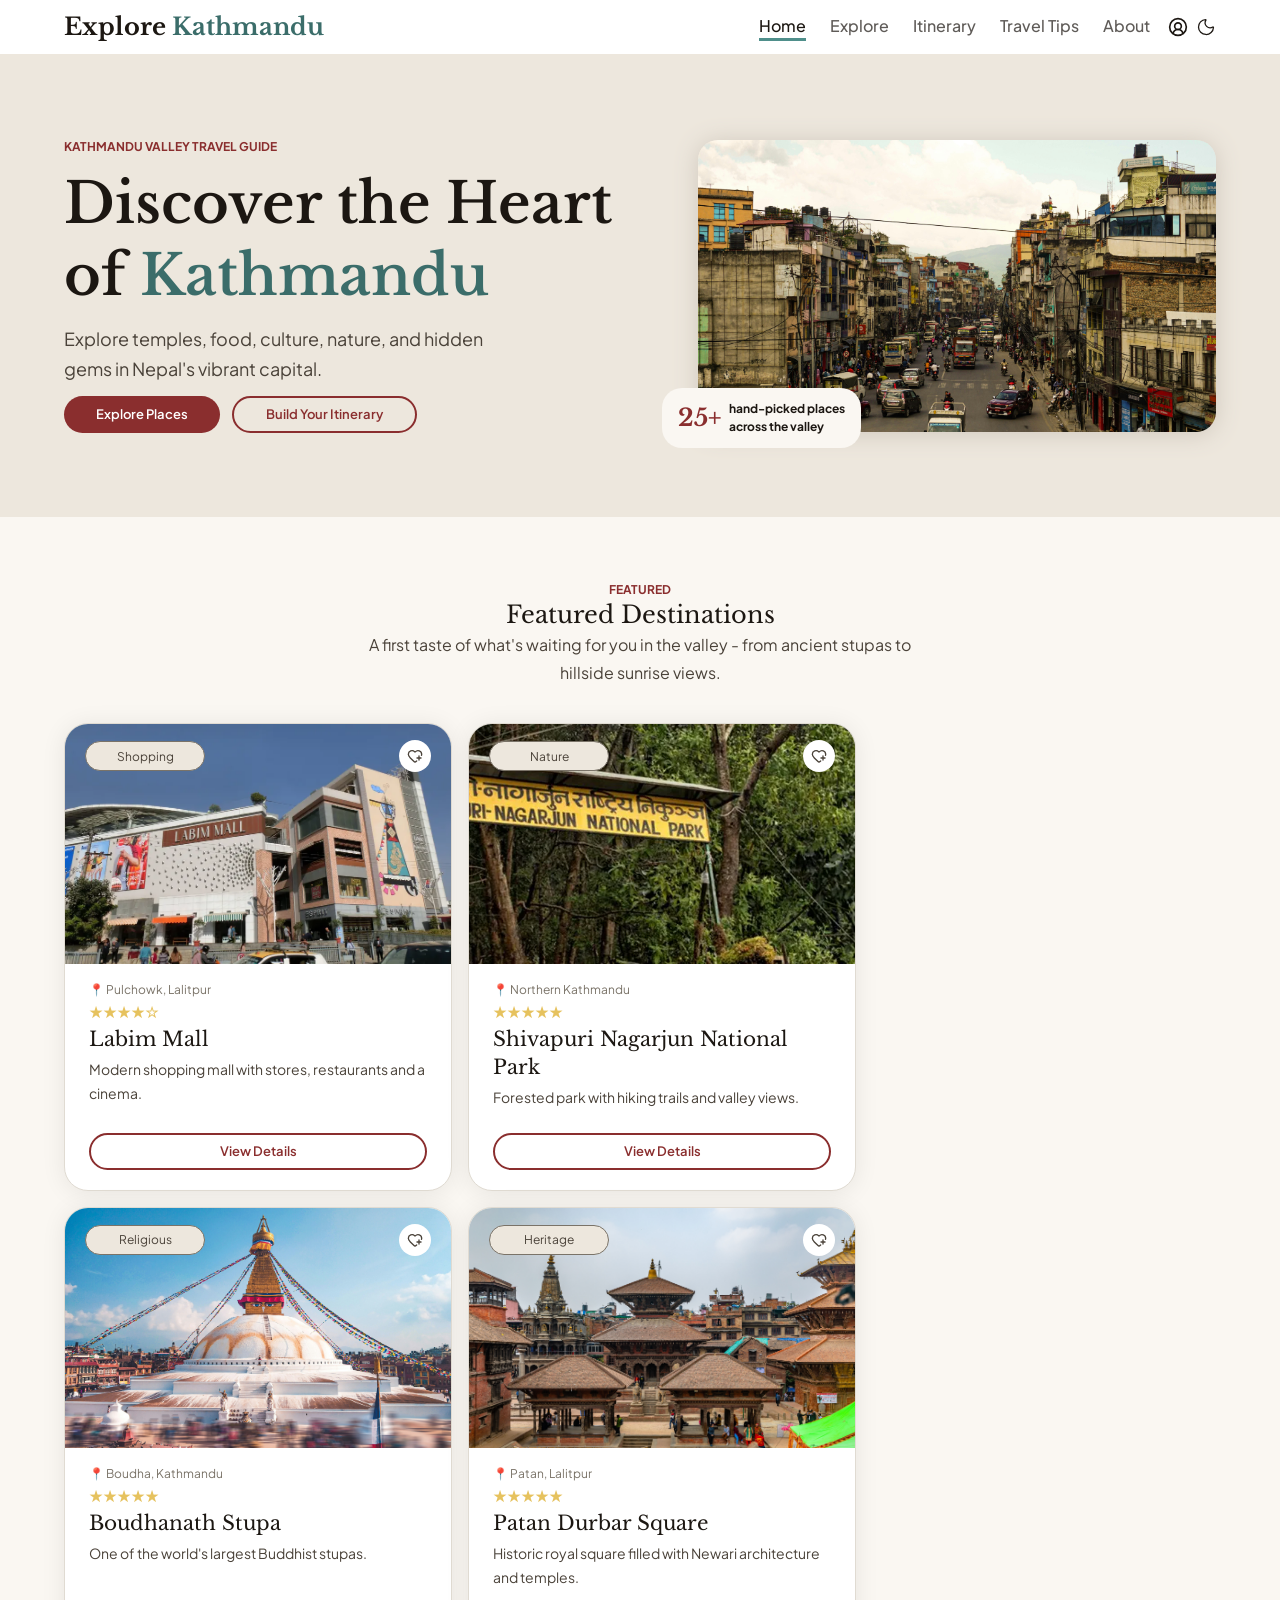
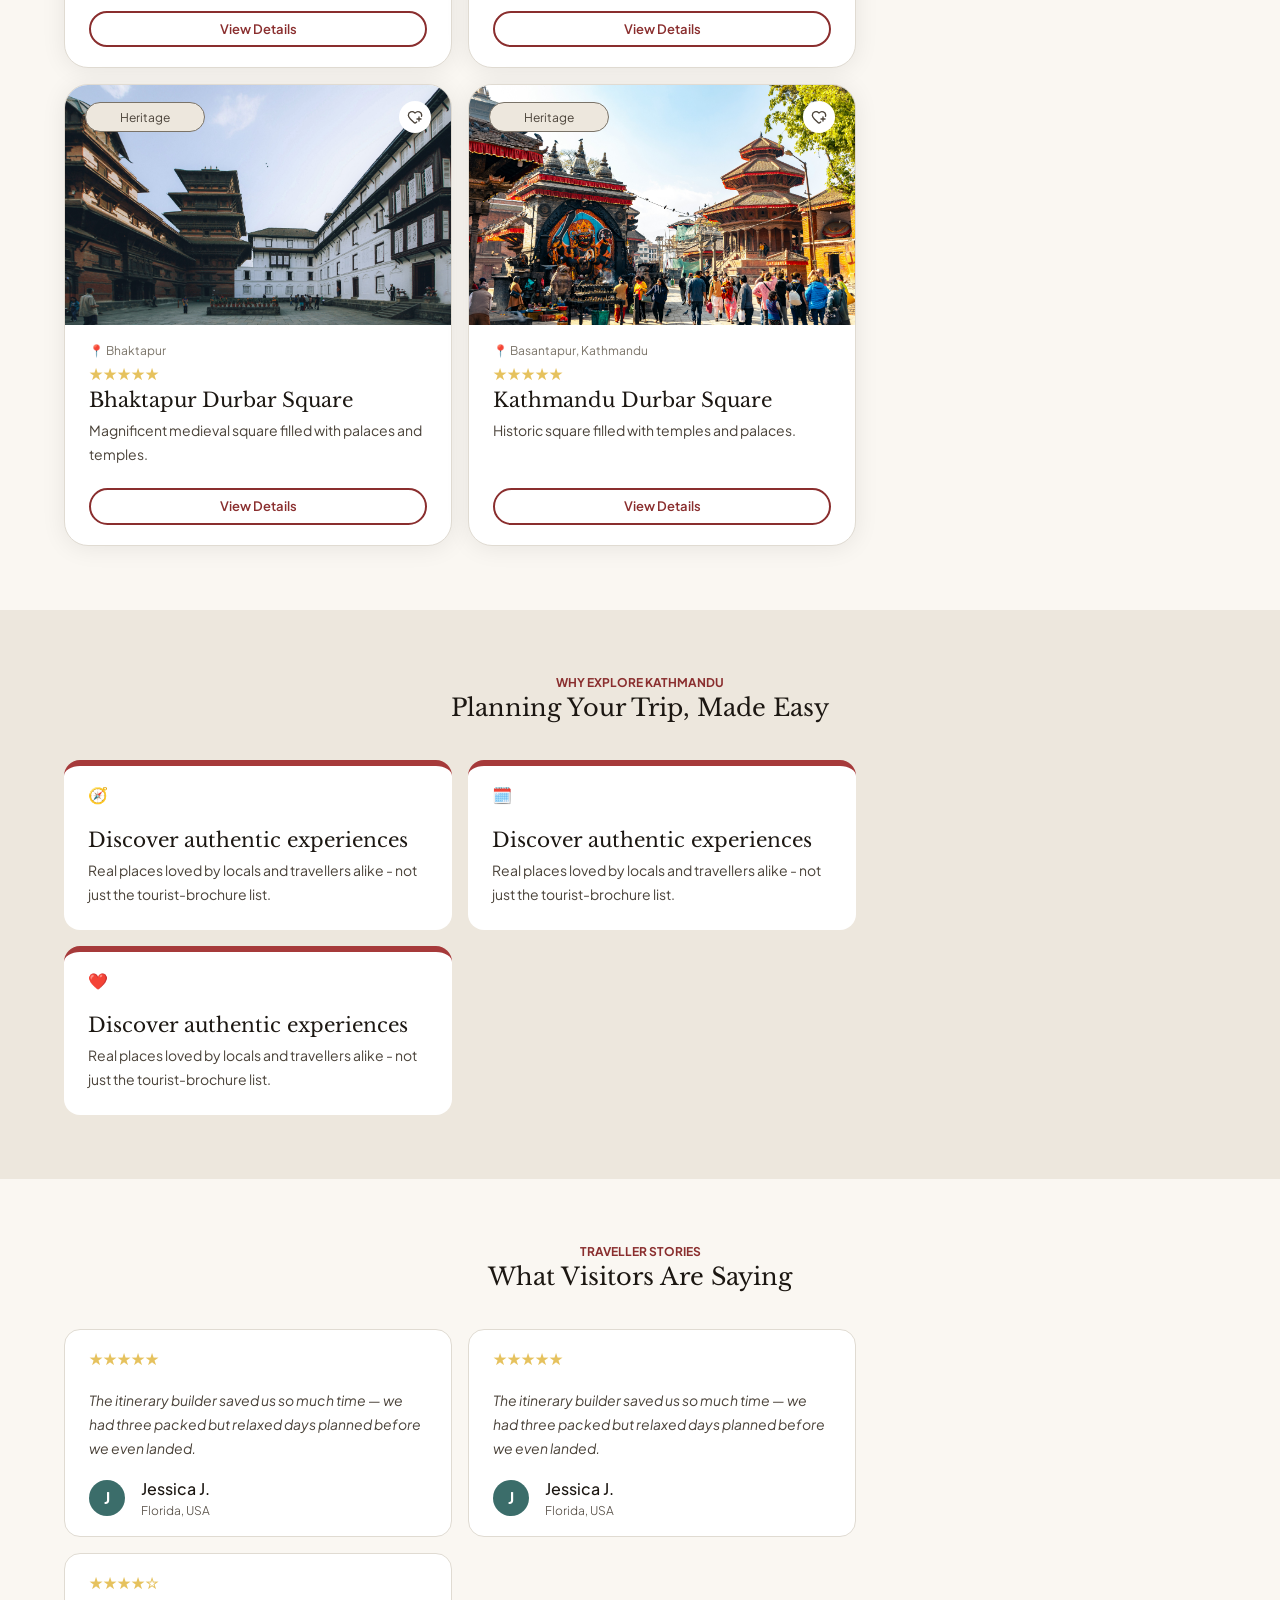
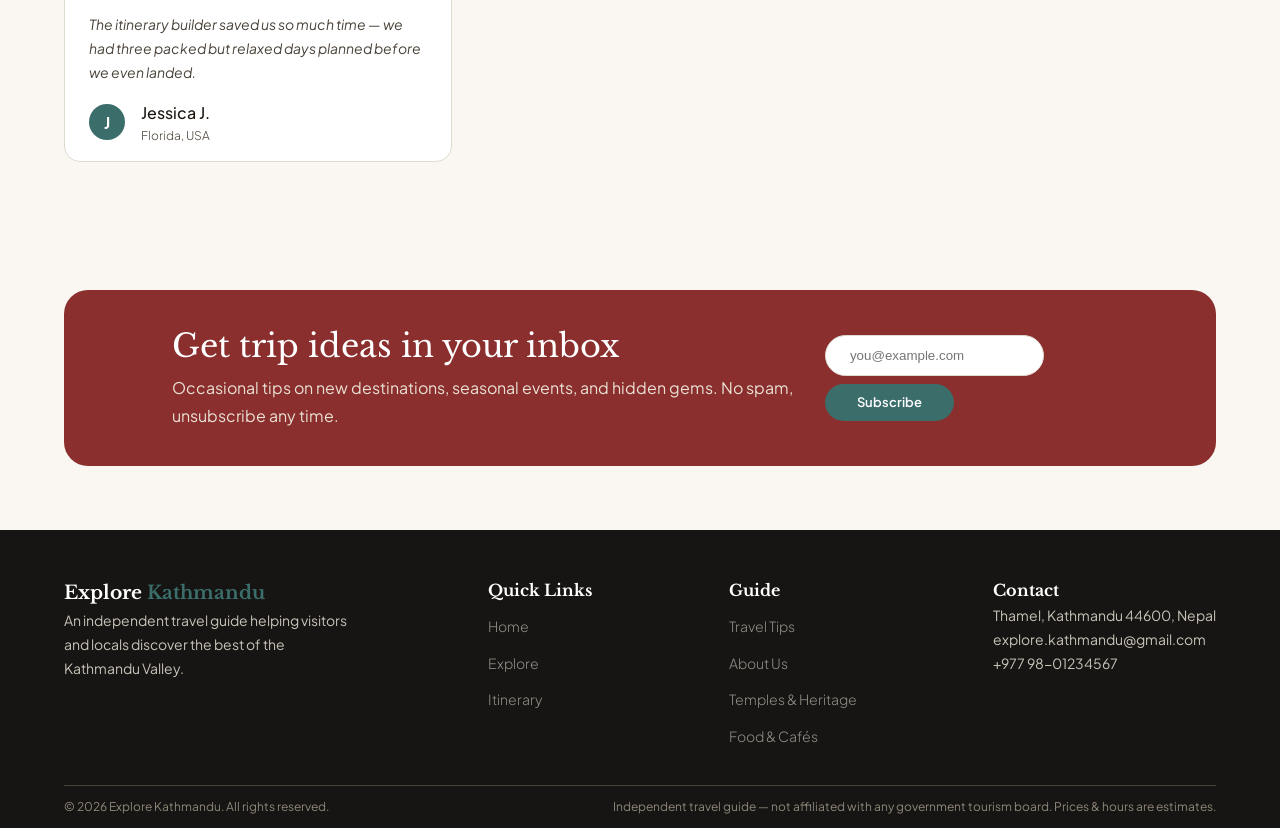
==== index.html @ 5cd20f59 "explore page content added, search feature and category filter feature added" ====
<!DOCTYPE html>
<html lang="en">

<head>
    <meta charset="UTF-8">
    <meta name="viewport" content="width=device-width, initial-scale=1.0">
    <link rel="preconnect" href="https://fonts.googleapis.com">
    <link rel="preconnect" href="https://fonts.gstatic.com" crossorigin>
    <link
        href="https://fonts.googleapis.com/css2?family=Libre+Baskerville:ital,wght@0,400..700;1,400..700&family=Plus+Jakarta+Sans:ital,wght@0,200..800;1,200..800&display=swap"
        rel="stylesheet">
    <link rel="stylesheet" href="css/style.css">
    <link rel="stylesheet" href="css/responsive.css">
    <title>Explore Kathmandu | Plan, Explore & Experience</title>
    <style>
        .hero-section {
            padding: 84px 0px;
            background-color: var(--surface-hover);
        }

        .hero {
            display: flex;
            flex-direction: row;
            justify-content: space-between;
            align-items: center;
        }

        .hero-description {
            width: 50%;
            display: flex;
            flex-direction: column;
            gap: 12px;
        }

        .search-box {
            display: flex;
            flex-direction: row;
            align-items: center;
            gap: 12px;
            background-color: var(--surface);
            width: 75%;
            padding: 8px 16px;
            border: 1px solid var(--border);
            border-radius: 24px;
        }

        .search-box #search-input {
            outline: none;
            border: none;
            width: 100%;
            background-color: var(--surface);
            color: var(--text-primary);
        }

        .search-btn {
            background-color: var(--tertiary);
            color: white;
            padding: 4px 10px;
            border-radius: 16px;
            font-size: small;
        }

        .search-btn:hover {
            background-color: var(--tertiary-hover);
            transition: all ease 0.3s;
        }

        .hero-btns {
            display: flex;
            flex-direction: row;
            gap: 12px;
        }

        .hero-image-container {
            position: relative;
            width: 45%;
            border-radius: 20px;
            box-shadow: 0px 2px 24px var(--border-hover);
        }

        .hero-image {
            border-radius: 20px;
        }

        .hero-image-overlay {
            position: absolute;
            left: -36px;
            bottom: -16px;
            display: inline-flex;
            flex-direction: row;
            align-items: center;
            gap: 8px;
            background-color: var(--background);
            padding: 12px 16px;
            border-radius: 20px;
        }


        /* featured destinations section styling */
        .featured-destinations {
            padding: 64px 0px;
        }

        .featured-destinations-content {
            display: flex;
            flex-direction: column;
            gap: 36px;
        }

        #featured-destinations-container {
            display: flex;
            flex-direction: row;
            gap: 16px;
            flex-wrap: wrap;
        }


        /* why explore kathmandu section styling */
        .why-explore-kathmandu {
            background-color: var(--surface-hover);
            padding: 64px 0px;
        }

        .why-explore {
            display: flex;
            flex-direction: column;
            gap: 36px;
        }

        .reasons {
            display: flex;
            flex-direction: row;
            flex-wrap: wrap;
            gap: 16px;
        }

        .reason-card {
            display: flex;
            flex-direction: column;
            gap: 18px;
            max-width: 388px;
            background-color: var(--surface);
            border-top: 6px solid var(--tertiary-hover);
            border-radius: 16px;
            padding: 16px 24px 24px;
        }

        .reason-content {
            display: flex;
            flex-direction: column;
            gap: 4px;
        }

        .reason-title {
            color: var(--text-primary);
        }

        .reason-description {
            color: var(--text-secondary);
        }


        /* traveller stories section styling */
        .traveller-stories-section {
            padding: 64px 0px;
        }

        .traveller-stories {
            display: flex;
            flex-direction: column;
            gap: 36px;
        }

        .traveller-stories-container {
            display: flex;
            flex-direction: row;
            flex-wrap: wrap;
            gap: 16px;
        }

        .story-card {
            background-color: var(--surface);
            border: 1px solid var(--border);
            border-radius: 16px;
            padding: 16px 24px;
            max-width: 388px;
            display: flex;
            flex-direction: column;
            gap: 16px;
        }

        .story-card .ratings {
            color: var(--secondary-hover);
        }

        .story-card .content {
            font-style: italic;
            color: var(--text-secondary);
        }

        .story-card .traveller-profile {
            display: flex;
            flex-direction: row;
            align-items: center;
            gap: 16px;
        }

        .traveller-profile-icon {
            width: 36px;
            height: 36px;
            display: flex;
            align-items: center;
            justify-content: center;
            background-color: var(--primary);
            border-radius: 50%;
            font-weight: bold;
            color: #ffffff;
        }

        .traveller-profile .traveller-profile-details {
            display: flex;
            flex-direction: column;
        }

        .traveller-profile-details .traveller-name {
            font-family: var(--body-text);
            font-size: 16px;
            font-weight: 500;
            color: var(--text-primary);
        }

        .traveller-profile-details .traveller-address {
            font-family: var(--body-text);
            font-size: 12px;
            font-weight: 300;
            color: var(--text-secondary);
        }


        /* subscription section styling */
        .subscription-section {
            padding: 64px 0px;
        }

        .subscription {
            display: flex;
            flex-direction: row;
            justify-content: center;
            align-items: center;
            background-color: var(--tertiary);
            padding: 36px 64px 36px 0px;
            border-radius: 24px;
        }

        .subscription-content {
            max-width: min(60%, 960px);
            display: flex;
            flex-direction: column;
            gap: 8px;
        }

        .subscription-content-title {
            color: #ffffff;
        }

        .subscription-content-body {
            color: #e9e1d4;
        }

        .subscription-form {
            display: flex;
            flex-direction: column;
            gap: 8px;
        }

        .email-input-box {
            display: flex;
            flex-direction: row;
            align-items: center;
            background-color: #ffffff;
            padding: 12px 24px;
            border: 1px solid var(--border);
            border-radius: 24px;
        }

        .email-input-box #subscription-email-input {
            outline: none;
            border: none;
            width: 100%;
            background-color: #ffffff;
            color: #4A4239;
        }

        .subscribe-btn {
            max-width: fit-content;
        }
    </style>
</head>

<body>
    <header>
        <nav>
            <div class="nav">
                <h1 class="logo">
                    <a href="./index.html">
                        Explore <span>Kathmandu</span>
                    </a>
                </h1>
                <div class="nav-menu-container">
                    <div class="nav-menu">
                        <a class="navigation-text nav-active" href="./index.html">
                            Home
                        </a>
                        <a class="navigation-text" href="./explore.html">
                            Explore
                        </a>
                        <a class="navigation-text" href="./itinerary.html">
                            Itinerary
                        </a>
                        <a class="navigation-text" href="./guide.html">
                            Travel Tips
                        </a>
                        <a class="navigation-text" href="./about.html">
                            About
                        </a>
                    </div>
                    <div class="config">
                        <a href="" class="profile-icon">
                            <svg xmlns="http://www.w3.org/2000/svg" width="16" height="16" viewBox="0 0 24 24"
                                fill="none" stroke="currentColor" stroke-width="2" stroke-linecap="round"
                                stroke-linejoin="round" class="nav-icon">
                                <path d="M17.925 20.056a6 6 0 0 0-11.851.001" />
                                <circle cx="12" cy="11" r="4" />
                                <circle cx="12" cy="12" r="10" />
                            </svg>
                        </a>
                        <button class="theme-toggle" aria-label="Toggle theme">

                            <!-- Moon: shown in light mode -->
                            <svg class="nav-icon moon-icon" xmlns="http://www.w3.org/2000/svg" viewBox="0 0 24 24"
                                fill="none" stroke="currentColor" stroke-width="1.5" stroke-linecap="round"
                                stroke-linejoin="round">

                                <path
                                    d="M20.985 12.486a9 9 0 1 1-9.473-9.472c.405-.022.617.46.402.803a6 6 0 0 0 8.268 8.268c.344-.215.825-.004.803.401" />
                            </svg>

                            <!-- Sun: shown in dark mode -->
                            <svg class="nav-icon sun-icon" xmlns="http://www.w3.org/2000/svg" viewBox="0 0 24 24"
                                fill="none" stroke="currentColor" stroke-width="1.5" stroke-linecap="round"
                                stroke-linejoin="round">

                                <circle cx="12" cy="12" r="4" />

                                <path d="M12 2v2" />
                                <path d="M12 20v2" />
                                <path d="m4.93 4.93 1.41 1.41" />
                                <path d="m17.66 17.66 1.41 1.41" />
                                <path d="M2 12h2" />
                                <path d="M20 12h2" />
                                <path d="m6.34 17.66-1.41 1.41" />
                                <path d="m19.07 4.93-1.41 1.41" />
                            </svg>

                        </button>
                    </div>
                </div>
            </div>
        </nav>
    </header>
    <main>
        <section class="hero-section">
            <div class="container hero">
                <div class="hero-description">
                    <p class="caption" style="color: var(--tertiary);">KATHMANDU VALLEY TRAVEL GUIDE</p>
                    <h1 class="display-text">Discover the Heart of <span style="color: var(--primary);">Kathmandu</span>
                    </h1>
                    <p class="body-large" style="color: var(--text-secondary);">Explore temples, food, culture, nature,
                        and hidden<br>gems in Nepal's vibrant capital.</p>
                    <div class="hero-btns">
                        <a href="./explore.html">
                            <button class="primary-btn">Explore Places</button>
                        </a>
                        <a href="./guide.html">
                            <button class="outline-btn">Build Your Itinerary</button>
                        </a>
                    </div>
                </div>
                <div class="hero-image-container">
                    <img src="./images/Hero-Img.jpg" class="hero-image" alt="Kathmandu Streets">
                    <div class="hero-image-overlay">
                        <div class="heading-4" style="color: var(--tertiary); font-weight: 800;">25+</div>
                        <div class="caption">hand-picked places <br> across the valley</div>
                    </div>
                </div>
            </div>
        </section>

        <section class="featured-destinations">
            <div class="container">
                <div class="featured-destinations-content">
                    <div class="title-container">
                        <p class="title-top caption">FEATURED</p>
                        <h2 class="title-main heading-4">Featured Destinations</h2>
                        <p class="title-description body">A first taste of what's waiting for you in the valley - from
                            ancient stupas to hillside sunrise views.</p>
                    </div>
                    <div class="featured-destinations-container" id="featured-destinations-container">
                    </div>
                </div>
            </div>
        </section>

        <section class="why-explore-kathmandu">
            <div class="why-explore container">
                <div class="title-container">
                    <p class="title-top caption">WHY EXPLORE KATHMANDU</p>
                    <h2 class="title-main heading-4">Planning Your Trip, Made Easy</h2>
                </div>
                <div class="reasons">
                    <div class="reason-card">
                        <p reason-emoji>🧭</p>
                        <div class="reason-content">
                            <h5 class="reason-title heading-5">Discover authentic experiences</h5>
                            <p class="reason-description body-small">Real places loved by locals and travellers alike -
                                not just the tourist-brochure list.</p>
                        </div>
                    </div>
                    <div class="reason-card">
                        <p reason-emoji>🗓️</p>
                        <div class="reason-content">
                            <h5 class="reason-title heading-5">Discover authentic experiences</h5>
                            <p class="reason-description body-small">Real places loved by locals and travellers alike -
                                not just the tourist-brochure list.</p>
                        </div>
                    </div>
                    <div class="reason-card">
                        <p reason-emoji>❤️</p>
                        <div class="reason-content">
                            <h5 class="reason-title heading-5">Discover authentic experiences</h5>
                            <p class="reason-description body-small">Real places loved by locals and travellers alike -
                                not just the tourist-brochure list.</p>
                        </div>
                    </div>
                </div>
            </div>
        </section>

        <section class="traveller-stories-section">
            <div class="traveller-stories container">
                <div class="title-container">
                    <p class="title-top caption">TRAVELLER STORIES</p>
                    <h2 class="title-main heading-4">What Visitors Are Saying</h2>
                </div>
                <div class="traveller-stories-container">
                    <div class="story-card">
                        <div class="ratings">&starf;&starf;&starf;&starf;&starf;</div>
                        <p class="content body-small">The itinerary builder saved us so much time — we had three packed
                            but relaxed days planned before we even landed.</p>
                        <div class="traveller-profile">
                            <div class="traveller-profile-icon">J</div>
                            <div class="traveller-profile-details">
                                <h6 class="traveller-name">Jessica J.</h6>
                                <p class="traveller-address">Florida, USA</p>
                            </div>
                        </div>
                    </div>
                    <div class="story-card">
                        <div class="ratings">&starf;&starf;&starf;&starf;&starf;</div>
                        <p class="content body-small">The itinerary builder saved us so much time — we had three packed
                            but relaxed days planned before we even landed.</p>
                        <div class="traveller-profile">
                            <div class="traveller-profile-icon">J</div>
                            <div class="traveller-profile-details">
                                <h6 class="traveller-name">Jessica J.</h6>
                                <p class="traveller-address">Florida, USA</p>
                            </div>
                        </div>
                    </div>
                    <div class="story-card">
                        <div class="ratings">&starf;&starf;&starf;&starf;&star;</div>
                        <p class="content body-small">The itinerary builder saved us so much time — we had three packed
                            but relaxed days planned before we even landed.</p>
                        <div class="traveller-profile">
                            <div class="traveller-profile-icon">J</div>
                            <div class="traveller-profile-details">
                                <h6 class="traveller-name">Jessica J.</h6>
                                <p class="traveller-address">Florida, USA</p>
                            </div>
                        </div>
                    </div>
                </div>
            </div>
        </section>

        <section class="subscription-section">
            <div class="container subscription">
                <div class="subscription-content">
                    <h3 class="subscription-content-title heading-3">Get trip ideas in your inbox</h3>
                    <p class="subscription-content-body body">Occasional tips on new destinations, seasonal events, and
                        hidden gems. No spam, unsubscribe any time.</p>
                </div>
                <form action="" class="subscription-form">
                    <div class="email-input-box">
                        <input type="text" name="email-input" id="subscription-email-input"
                            placeholder="you@example.com">
                    </div>
                    <button class="subscribe-btn secondary-btn">Subscribe</button>
                </form>
            </div>
        </section>

        <footer>
            <div class="footer container">
                <div class="footer-main">
                    <div class="footer-content">
                        <h3 class="footer-logo">
                            <a href="./index.html">
                                Explore <span>Kathmandu</span>
                            </a>
                        </h3>
                        <p class="footer-description body-small">An independent travel guide helping visitors and locals discover the best of the Kathmandu Valley.</p>
                    </div>
                    <div class="footer-quick-links">
                        <h4 class="footer-title">Quick Links</h4>
                        <a class="footer-navigation-text" href="./index.html">Home</a>
                        <a class="footer-navigation-text" href="./explore.html">Explore</a>
                        <a class="footer-navigation-text" href="./itinerary.html">Itinerary</a>
                    </div>
                    <div class="footer-guides">
                        <h4 class="footer-title">Guide</h4>
                        <a class="footer-navigation-text" href="./guide.html">Travel Tips</a>
                        <a class="footer-navigation-text" href="./about.html    ">About Us</a>
                        <a class="footer-navigation-text" href="">Temples & Heritage</a>
                        <a class="footer-navigation-text" href="">Food & Cafés</a>
                    </div>
                    <div class="footer-contact">
                        <h4 class="footer-title">Contact</h4>
                        <p class="footer-contact-details body-small">Thamel, Kathmandu 44600, Nepal</p>
                        <p class="footer-contact-details body-small">explore.kathmandu@gmail.com</p>
                        <p class="footer-contact-details body-small">+977 98-01234567</p>
                    </div>
                </div>
                <div class="footer-bottom">
                    <p class="footer-bottom-text caption">&copy; 2026 Explore Kathmandu. All rights reserved.</p>
                    <p class="footer-bottom-text caption">Independent travel guide — not affiliated with any government
                        tourism board. Prices & hours are estimates.</p>
                </div>
            </div>
        </footer>
    </main>

    <script src="./js/script.js"></script>
    <script src="./js/destinations.js"></script>
</body>

</html>
---- css/style.css ----
:root {
    /* colors */
    --primary: #3B6D6A;
    --primary-hover: #4F8F8B;
    --secondary: #D4AF37;
    --secondary-hover: #E6C25E;
    --tertiary: #8A2E2E;
    --tertiary-hover: #A63A3A;
    --footer-bg: #161513;

    --text-primary: #1C1712;
    --text-secondary: #4A4239;
    --text-tertiary: #7A7368;
    --background: #FAF7F2;
    --surface: #FFFFFF;
    --surface-hover: #EDE7DD;
    --border: #E0DBD2;
    --border-hover: #CFC7BC;


    /* fonts */
    --headings: "Libre Baskerville", serif;
    --body-text: "Plus Jakarta Sans", sans-serif;
}

.dark-theme {
    --text-primary: #F3F1EE;
    --text-secondary: #C8C2B8;
    --text-tertiary: #8E867A;
    --background: #1C1712;
    --surface: #251F1A;
    --surface-hover: #3A3129;
    --border: #4A4239;
    --border-hover: #6A5D4D;
    --footer-bg: #161513;
}

* {
    margin: 0;
    padding: 0;
    box-sizing: border-box;
}

html {
    scroll-behavior: smooth;
}

body {
    font-family: var(--body-text);
    color: var(--text-primary);
    background-color: var(--background);
    line-height: 1.6;
    transition: background-color 0.3s, color 0.3s;
}

h1,
h2,
h3,
h4,
h5,
h6 {
    font-family: var(--headings);
    color: var(--text-primary);
}

img {
    max-width: 100%;
    height: auto;
    display: block;
}

a {
    text-decoration: none;
    color: inherit;
}

ul {
    list-style: none;
}

button {
    cursor: pointer;
    border: none;
    font: inherit;
    background: none;
}

.container {
    width: min(90%, 1200px);
    margin: 0 auto;
}

/* consistent font styles */

.display-text {
    font-family: var(--headings);
    font-size: 56px;
    line-height: 72px;
    font-weight: 600;
}

.heading-1 {
    font-family: var(--headings);
    font-size: 48px;
    line-height: 56px;
    font-weight: 700;
}

.heading-2 {
    font-family: var(--headings);
    font-size: 40px;
    line-height: 48px;
    font-weight: 400;
}

.heading-3 {
    font-family: var(--headings);
    font-size: 32px;
    line-height: 40px;
    font-weight: 400;
}

.heading-4 {
    font-family: var(--headings);
    font-size: 24px;
    line-height: 32px;
    font-weight: 400;
}

.heading-5 {
    font-family: var(--headings);
    font-size: 20px;
    line-height: 28px;
    font-weight: 400;
}

.body-large {
    font-family: var(--body-text);
    font-size: 18px;
    line-height: 30px;
    font-weight: 400;
}

.body {
    font-family: var(--body-text);
    font-size: 16px;
    line-height: 28px;
    font-weight: 400;
}

.body-small {
    font-family: var(--body-text);
    font-size: 14px;
    line-height: 24px;
    font-weight: 400;
}

.caption {
    font-family: var(--body-text);
    font-size: 12px;
    line-height: 18px;
    font-weight: 700;
}

.category-text {
    font-family: var(--body-text);
    font-size: 12px;
    font-weight: 400;
}

.navigation-text {
    font-family: var(--body-text);
    font-size: 16px;
    font-weight: 500;
    border-bottom: 3px solid transparent;
    opacity: 0.7;
    transition:
        border-color 0.3s ease,
        opacity 0.3s ease;
}

.navigation-text:hover {
    border-bottom-color: var(--primary-hover);
    opacity: 1;
}

.footer-navigation-text {
    color: #C8C2B8;
    width: fit-content;
    font-family: var(--body-text);
    font-size: 14px;
    font-weight: 300;
    border-bottom: 2px solid transparent;
    opacity: 0.7;
    transition:
        border-color 0.3s ease,
        opacity 0.3s ease;
}

.footer-navigation-text:hover {
    border-bottom-color: var(--primary-hover);
    opacity: 1;
}

/* button styling */
.primary-btn {
    background-color: var(--tertiary);
    color: white;
    padding: 8px 32px;
    border-radius: 24px;
    font-size: small;
    font-weight: 600;
}

.primary-btn:hover {
    background-color: var(--tertiary-hover);
    transition: all ease 0.3s;
}

.outline-btn {
    color: var(--tertiary);
    padding: 6px 32px;
    border: 2px solid var(--tertiary);
    border-radius: 24px;
    font-size: small;
    font-weight: 600;
}

.outline-btn:hover {
    background-color: var(--tertiary);
    color: white;
    transition: all ease 0.3s;
}

.secondary-btn {
    background-color: var(--primary);
    color: white;
    padding: 8px 32px;
    border-radius: 24px;
    font-size: small;
    font-weight: 600;
}

.secondary-btn:hover {
    background-color: var(--primary-hover);
    transition: all ease 0.3s;
}

/* logo styling */
.logo {
    color: var(--text-primary);
}

.logo a span {
    color: var(--primary);
}

/* nav bar styling */
nav {
    background-color: var(--surface);
}

.nav-active {
    opacity: 1;
    border-bottom: 3px solid var(--primary-hover);
}

.nav {
    padding: 8px 0px;
    width: min(90%, 1200px);
    margin: 0 auto;
    display: flex;
    flex-direction: row;
    justify-content: space-between;
    align-items: center;
}

.nav .nav-menu-container {
    display: flex;
    flex-direction: row;
    gap: 18px;
}

.nav .nav-menu {
    display: flex;
    flex-direction: row;
    gap: 24px;
}

.nav .config {
    display: flex;
    flex-direction: row;
    justify-content: center;
    align-items: center;
    gap: 8px;
}

.theme-toggle {
    width: 20px;
    height: 20px;

    display: flex;
    align-items: center;
    justify-content: center;

    border: none;
    background: none;
    padding: 0;
    cursor: pointer;
}

.theme-toggle:hover .nav-icon {
    color: var(--primary-hover);
    transform: rotate(20deg);
}

.nav-icon {
    width: 20px;
    height: 20px;
    display: block;

    color: var(--text-primary);

    transition:
        color 0.3s ease,
        transform 0.3s ease;
}

.sun-icon {
    display: none;
}

.dark-theme .moon-icon {
    display: none;
}

.dark-theme .sun-icon {
    display: block;
}   

/* title styling */

.title-container {
    max-width: 560px;
    margin: 0 auto;
    display: flex;
    flex-direction: column;
    align-items: center;
    justify-content: center;
}

.title-container .title-top {
    color: var(--tertiary);
}

.title-container .title-main {
    color: var(--text-primary);
}

.title-container .title-description {
    text-align: center;
    color: var(--text-secondary);
}


/* destinaton card styling */

.destination-card {
    display: flex;
    flex-direction: column;
    width: 100%;
    max-width: 388px;
    background: var(--surface);
    border: 1px solid var(--border);
    border-radius: 24px;
    overflow: hidden;
    box-sizing: border-box;
    box-shadow: 0px 2px 24px rgba(0, 0, 0, 0.08);
    transition: box-shadow ease-in 0.3s;
}

.destination-card:hover {
    box-shadow: 0px 2px 24px rgba(0, 0, 0, 0.18);
}

.destination-img img {
    transition: transform 0.6s ease-in-out;
}

.destination-card:hover .destination-img img {
    transform: scale(1.2);
}

.destination-img {
    position: relative;
    width: 100%;
    height: 240px;
    overflow: hidden;
}

.destination-img img {
    width: 100%;
    height: 100%;
    display: block;
    object-fit: cover;
}

.destination-settings {
    position: absolute;
    top: 16px;
    left: 20px;
    right: 20px;
    display: flex;
    justify-content: space-between;
    align-items: center;
}

/* Category */

.destination-category {
    min-width: 120px;
    min-height: 30px;
    padding: 2px 16px;
    display: flex;
    align-items: center;
    justify-content: center;
    background: var(--surface-hover);
    color: var(--text-secondary);
    border: 1px solid var(--text-tertiary);
    border-radius: 16px;
}

/* Favorite */

.add-to-favorites {
    width: 32px;
    height: 32px;
    display: flex;
    align-items: center;
    justify-content: center;
    background: var(--surface);
    border-radius: 50%;
    color: var(--text-secondary);
    cursor: pointer;
}

.add-to-favorites:hover {
    background-color: var(--tertiary-hover);
    color: #FFFFFF;
}

/* Destination Details   */

.destination-details {
    padding: 16px 24px 20px;
    display: flex;
    flex-direction: column;
    flex: 1;
}

/* Location */

.destination-location {
    color: var(--text-tertiary);
}

/* Rating */

.destination-ratings {
    color: var(--secondary-hover);
}

/* Destination Name */

.destination-name {
    margin-bottom: 4px;
    color: var(--text-primary);
}

/* Description */

.destination-description {
    min-height: 26px;
    margin-bottom: 22px;
    color: var(--text-secondary);
}

.view-details-btn {
    width: 100%;
    margin-top: auto;
}


/* footer styling */
footer {
    background-color: var(--footer-bg);
}

.footer {
    display: flex;
    flex-direction: column;
}

.footer-main {
    padding: 48px 0px 36px;
    display: flex;
    flex-direction: row;
    justify-content: space-between;
    flex-wrap: wrap;
    border-bottom: 1px solid #4A4239;
}

.footer-title {
    color: #ffffff;
}

.footer-main .footer-content {
    display: flex;
    flex-direction: column;
    max-width: 25%;
}

.footer-logo {
    color: #ffffff;
}

.footer-logo a span {
    color: var(--primary);
}

.footer-description {
    color: #C8C2B8;
}

.footer-main .footer-quick-links, .footer-main .footer-guides {
    display: flex;
    flex-direction: column;
    gap: 12px;
}

.footer-contact {
    display: flex;
    flex-direction: column;
}

.footer-contact .footer-contact-details {
    color: #C8C2B8;
}

.footer-bottom {
    padding: 12px 0px;
    display: flex;
    flex-direction: row;
    justify-content: space-between;
}

.footer-bottom-text {
    font-family: var(--body-text);
    font-size: 12px;
    line-height: 18px;
    font-weight: 400;
    color: #8E867A;
}
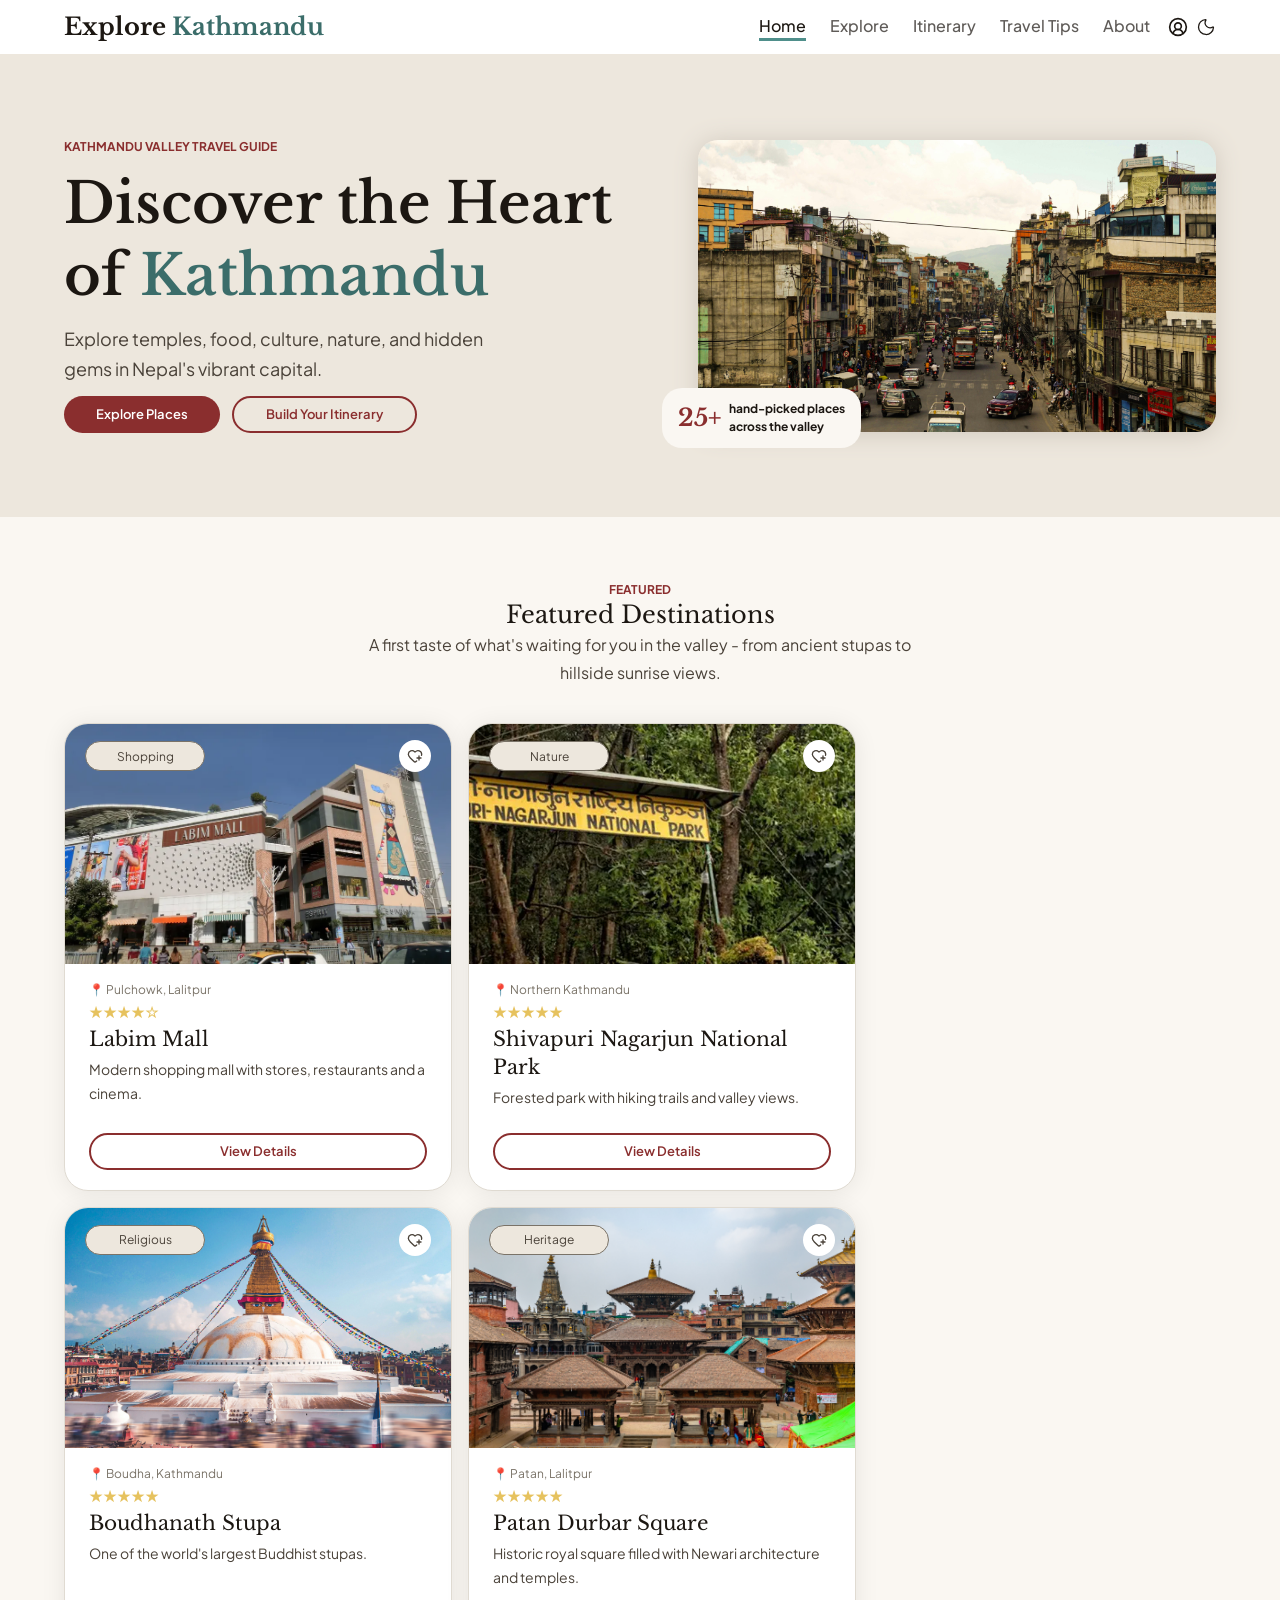
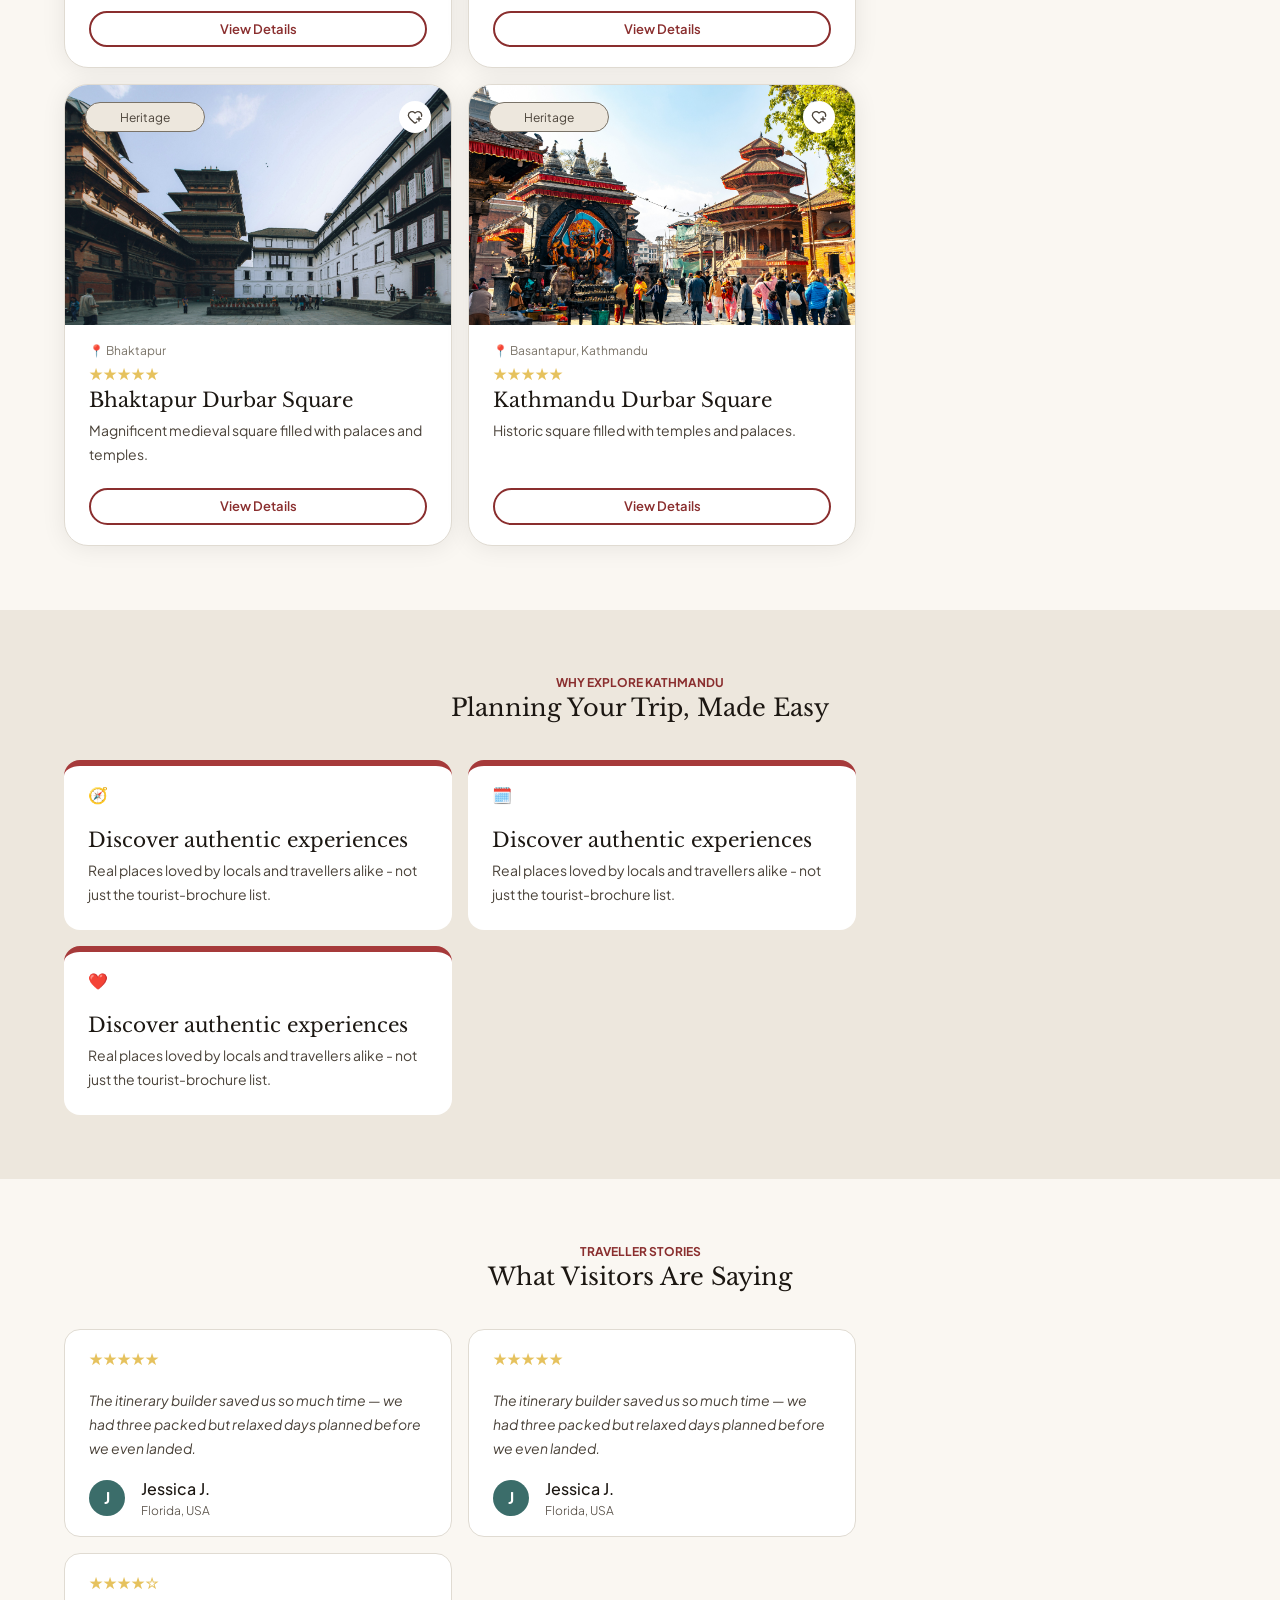
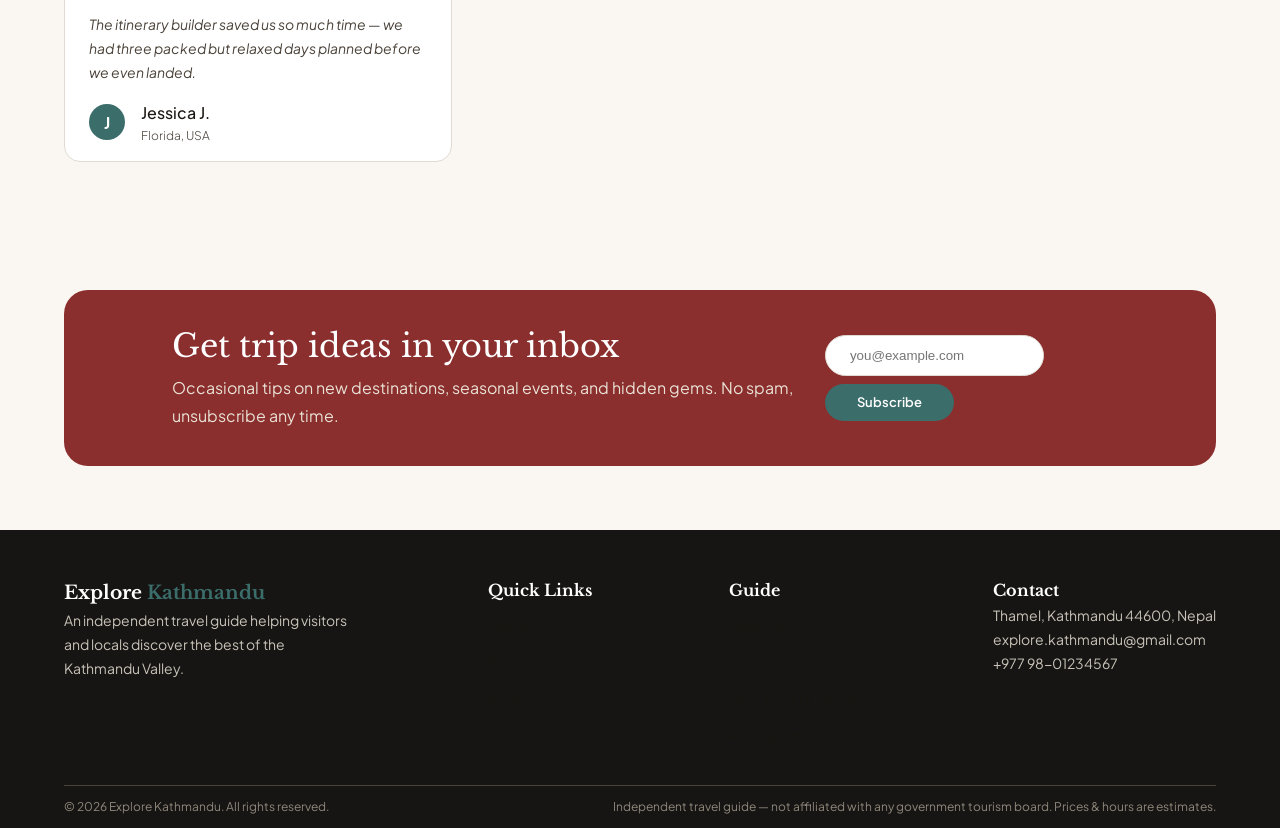
==== commit 78b91901: "profile page connected" ====
--- a/index.html
+++ b/index.html
@@ -325,7 +325,7 @@
                         </a>
                     </div>
                     <div class="config">
-                        <a href="" class="profile-icon">
+                        <a href="./profile.html" class="profile-icon">
                             <svg xmlns="http://www.w3.org/2000/svg" width="16" height="16" viewBox="0 0 24 24"
                                 fill="none" stroke="currentColor" stroke-width="2" stroke-linecap="round"
                                 stroke-linejoin="round" class="nav-icon">
@@ -378,11 +378,11 @@
                     <p class="body-large" style="color: var(--text-secondary);">Explore temples, food, culture, nature,
                         and hidden<br>gems in Nepal's vibrant capital.</p>
                     <div class="hero-btns">
-                        <a href="./explore.html">
-                            <button class="primary-btn">Explore Places</button>
-                        </a>
-                        <a href="./guide.html">
-                            <button class="outline-btn">Build Your Itinerary</button>
+                        <a href="./explore.html" class="primary-btn">
+                            Explore Places
+                        </a>
+                        <a href="./guide.html" class="outline-btn">
+                            Build Your Itinerary
                         </a>
                     </div>
                 </div>
@@ -509,46 +509,47 @@
                 </form>
             </div>
         </section>
-
-        <footer>
-            <div class="footer container">
-                <div class="footer-main">
-                    <div class="footer-content">
-                        <h3 class="footer-logo">
-                            <a href="./index.html">
-                                Explore <span>Kathmandu</span>
-                            </a>
-                        </h3>
-                        <p class="footer-description body-small">An independent travel guide helping visitors and locals discover the best of the Kathmandu Valley.</p>
-                    </div>
-                    <div class="footer-quick-links">
-                        <h4 class="footer-title">Quick Links</h4>
-                        <a class="footer-navigation-text" href="./index.html">Home</a>
-                        <a class="footer-navigation-text" href="./explore.html">Explore</a>
-                        <a class="footer-navigation-text" href="./itinerary.html">Itinerary</a>
-                    </div>
-                    <div class="footer-guides">
-                        <h4 class="footer-title">Guide</h4>
-                        <a class="footer-navigation-text" href="./guide.html">Travel Tips</a>
-                        <a class="footer-navigation-text" href="./about.html    ">About Us</a>
-                        <a class="footer-navigation-text" href="">Temples & Heritage</a>
-                        <a class="footer-navigation-text" href="">Food & Cafés</a>
-                    </div>
-                    <div class="footer-contact">
-                        <h4 class="footer-title">Contact</h4>
-                        <p class="footer-contact-details body-small">Thamel, Kathmandu 44600, Nepal</p>
-                        <p class="footer-contact-details body-small">explore.kathmandu@gmail.com</p>
-                        <p class="footer-contact-details body-small">+977 98-01234567</p>
-                    </div>
-                </div>
-                <div class="footer-bottom">
-                    <p class="footer-bottom-text caption">&copy; 2026 Explore Kathmandu. All rights reserved.</p>
-                    <p class="footer-bottom-text caption">Independent travel guide — not affiliated with any government
-                        tourism board. Prices & hours are estimates.</p>
-                </div>
-            </div>
-        </footer>
     </main>
+
+    <footer>
+        <div class="footer container">
+            <div class="footer-main">
+                <div class="footer-content">
+                    <h3 class="footer-logo">
+                        <a href="./index.html">
+                            Explore <span>Kathmandu</span>
+                        </a>
+                    </h3>
+                    <p class="footer-description body-small">An independent travel guide helping visitors and locals
+                        discover the best of the Kathmandu Valley.</p>
+                </div>
+                <div class="footer-quick-links">
+                    <h4 class="footer-title">Quick Links</h4>
+                    <a class="footer-navigation-text" href="./index.html">Home</a>
+                    <a class="footer-navigation-text" href="./explore.html">Explore</a>
+                    <a class="footer-navigation-text" href="./itinerary.html">Itinerary</a>
+                </div>
+                <div class="footer-guides">
+                    <h4 class="footer-title">Guide</h4>
+                    <a class="footer-navigation-text" href="./guide.html">Travel Tips</a>
+                    <a class="footer-navigation-text" href="./about.html    ">About Us</a>
+                    <a class="footer-navigation-text" href="">Temples & Heritage</a>
+                    <a class="footer-navigation-text" href="">Food & Cafés</a>
+                </div>
+                <div class="footer-contact">
+                    <h4 class="footer-title">Contact</h4>
+                    <p class="footer-contact-details body-small">Thamel, Kathmandu 44600, Nepal</p>
+                    <p class="footer-contact-details body-small">explore.kathmandu@gmail.com</p>
+                    <p class="footer-contact-details body-small">+977 98-01234567</p>
+                </div>
+            </div>
+            <div class="footer-bottom">
+                <p class="footer-bottom-text caption">&copy; 2026 Explore Kathmandu. All rights reserved.</p>
+                <p class="footer-bottom-text caption">Independent travel guide — not affiliated with any government
+                    tourism board. Prices & hours are estimates.</p>
+            </div>
+        </div>
+    </footer>
 
     <script src="./js/script.js"></script>
     <script src="./js/destinations.js"></script>
--- a/css/style.css
+++ b/css/style.css
@@ -185,7 +185,6 @@
 }
 
 .footer-navigation-text {
-    color: #C8C2B8;
     width: fit-content;
     font-family: var(--body-text);
     font-size: 14px;
@@ -336,7 +335,7 @@
 
 .dark-theme .sun-icon {
     display: block;
-}   
+}
 
 /* title styling */
 
@@ -485,9 +484,12 @@
     color: var(--text-secondary);
 }
 
+.view-details {
+    margin-top: auto;
+}
+
 .view-details-btn {
     width: 100%;
-    margin-top: auto;
 }
 
 
@@ -532,7 +534,8 @@
     color: #C8C2B8;
 }
 
-.footer-main .footer-quick-links, .footer-main .footer-guides {
+.footer-main .footer-quick-links,
+.footer-main .footer-guides {
     display: flex;
     flex-direction: column;
     gap: 12px;
@@ -560,4 +563,101 @@
     line-height: 18px;
     font-weight: 400;
     color: #8E867A;
+}
+
+/* destination details styling */
+.cover-image-section {
+    padding: 36px 0px;
+}
+
+.cover-image-container {
+    position: relative;
+    border-radius: 20px;
+}
+
+.cover-details {
+    position: absolute;
+    bottom: 24px;
+    left: 24px;
+}
+
+.cover-image {
+    width: 100%;
+    height: 400px;
+    filter: blur(1.6px);
+    border-radius: inherit;
+    object-fit: cover;
+    object-position: center 10%;
+}
+
+.cover-category {
+    color: var(--secondary-hover);
+    font-family: var(--body-text);
+    font-size: 20px;
+    line-height: 24px;
+    font-weight: 600;
+}
+
+.cover-name {
+    color: #ffffff;
+}
+
+.destination-details-section {
+    padding: 0px 0px 48px 0px;
+}
+
+.destination-details-container {
+    display: grid;
+    grid-template-columns: 2fr 1fr;
+    gap: 64px;
+    align-items: start;
+}
+
+.destination-details-content {
+    display: flex;
+    flex-direction: column;
+    gap: 24px;
+}
+
+.overview-content {
+    text-align: justify;
+    color: var(--text-secondary);
+}
+
+.destination-overview-details {
+    display: grid;
+    grid-template-columns: 1fr 1fr;
+    grid-template-rows: 1fr 1fr;
+    gap: 16px;
+}
+
+.destination-details-card {
+    display: flex;
+    flex-direction: column;
+    background-color: var(--surface);
+    padding: 16px;
+    border: 1px solid var(--border);
+    border-radius: 16px;
+}
+
+.destination-detials-title {
+    color: var(--tertiary-hover);
+}
+
+.destination-action-card {
+    display: flex;
+    flex-direction: column;
+    gap: 8px;
+    background-color: var(--surface);
+    padding: 24px;
+    border: 1px solid var(--border);
+    border-radius: 16px;
+}
+
+.destination-entry-details {
+    color: var(--tertiary);
+}
+
+.destination-details-ratings {
+    color: var(--secondary-hover);
 }
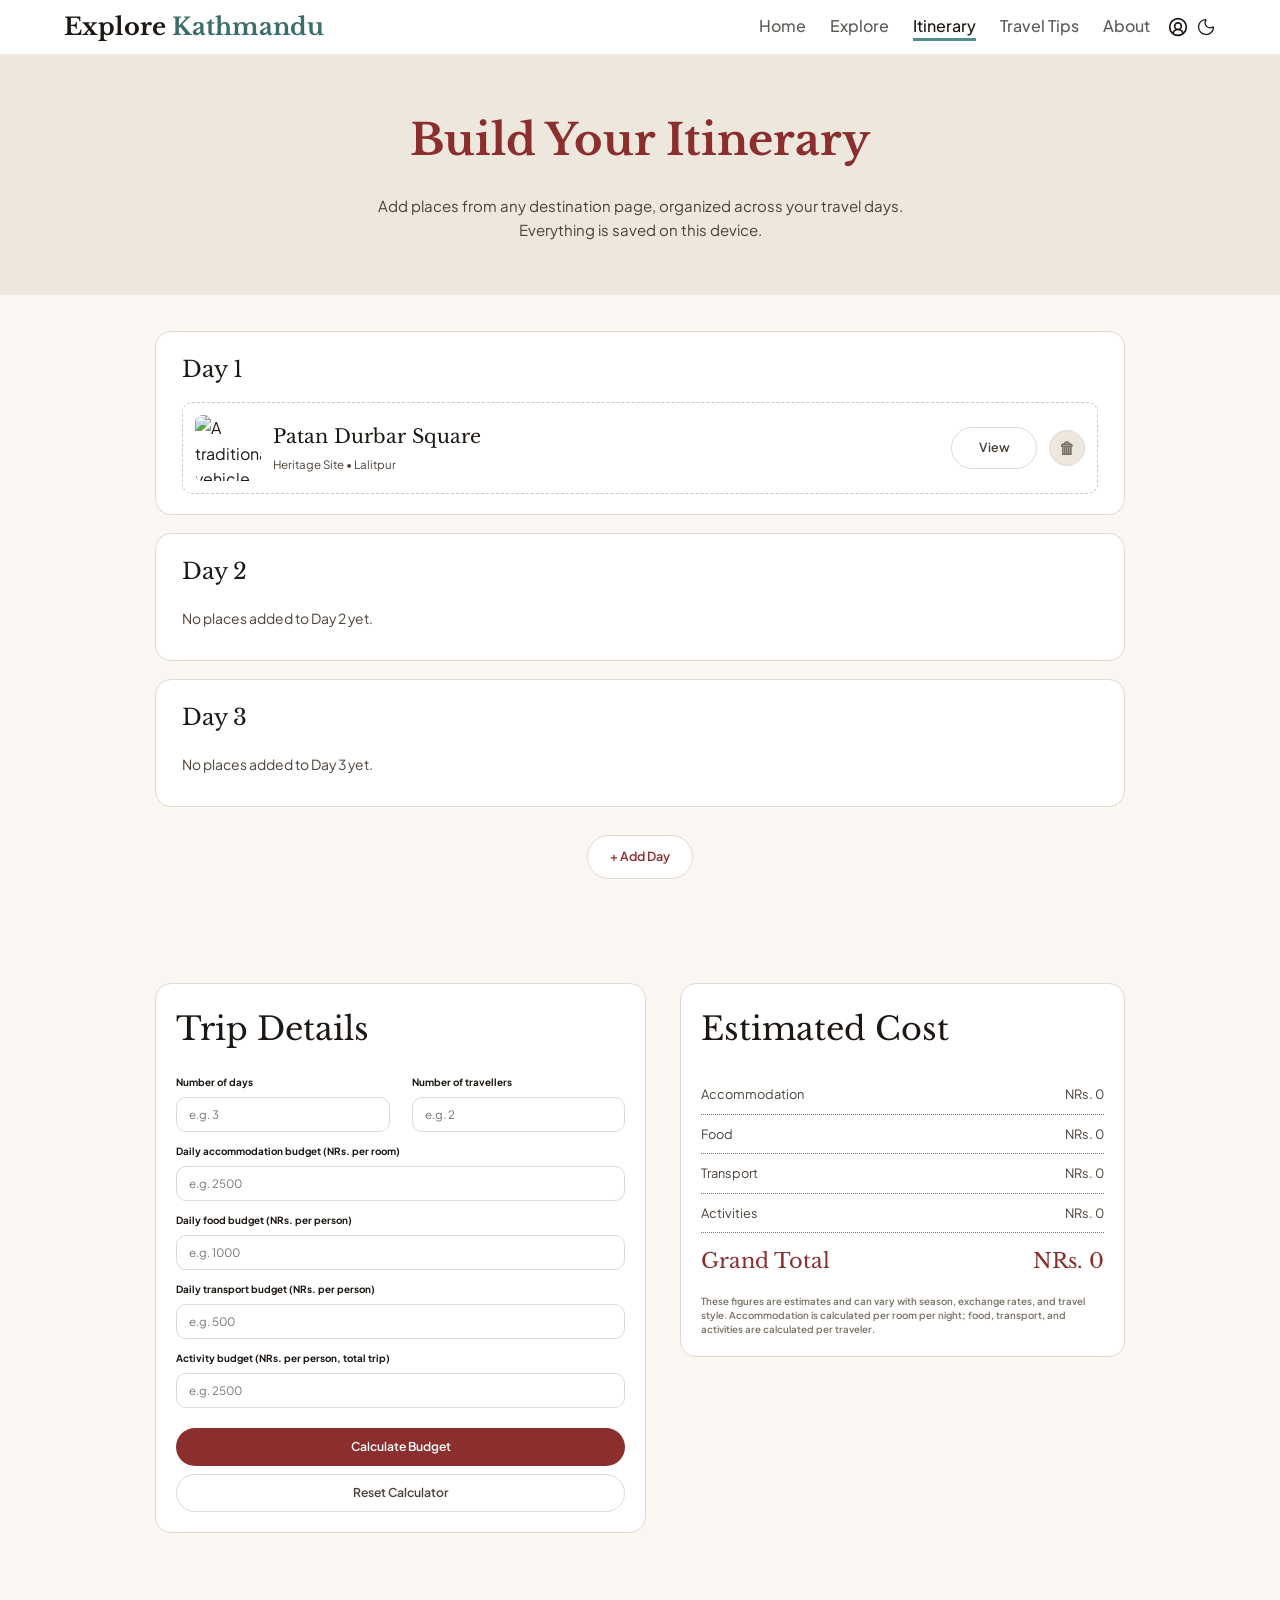
==== commit e36e23aa: "added add day functin for day2 and day3 in itinerary page" ====
--- a/index.html
+++ b/index.html
@@ -4,350 +4,506 @@
 <head>
     <meta charset="UTF-8">
     <meta name="viewport" content="width=device-width, initial-scale=1.0">
+
     <link rel="preconnect" href="https://fonts.googleapis.com">
     <link rel="preconnect" href="https://fonts.gstatic.com" crossorigin>
+
     <link
         href="https://fonts.googleapis.com/css2?family=Libre+Baskerville:ital,wght@0,400..700;1,400..700&family=Plus+Jakarta+Sans:ital,wght@0,200..800;1,200..800&display=swap"
         rel="stylesheet">
+
     <link rel="stylesheet" href="css/style.css">
     <link rel="stylesheet" href="css/responsive.css">
+
     <title>Explore Kathmandu | Plan, Explore & Experience</title>
+
     <style>
-        .hero-section {
-            padding: 84px 0px;
-            background-color: var(--surface-hover);
-        }
+
+        /* =========================
+           HERO
+        ========================= */
 
         .hero {
+            padding: 52px 20px;
+            background: var(--surface-hover);
+            text-align: center;
+        }
+
+        .hero h1 {
+            color: var(--tertiary);
+            font-family: var(--headings);
+            font-size: clamp(2rem, 5vw, 2.7rem);
+            font-weight: 700;
+            margin-bottom: 18px;
+        }
+
+        .hero p {
+            max-width: 580px;
+            margin: auto;
+            color: var(--text-secondary);
+            font-size: 0.94rem;
+            line-height: 1.65;
+        }
+
+
+        /* =========================
+           MAIN
+        ========================= */
+
+        main {
+            width: min(100% - 40px, 970px);
+            margin: auto;
+            padding: 36px 0 70px;
+        }
+
+
+        /* =========================
+           DAY CARDS
+        ========================= */
+
+        .day-card,
+        .calculator,
+        .cost-card {
+            background: var(--surface);
+            border: 1px solid var(--border);
+            border-radius: 16px;
+        }
+
+        .day-card {
+            padding: 20px 26px;
+            margin-bottom: 18px;
+        }
+
+        .day-header {
             display: flex;
-            flex-direction: row;
+            align-items: center;
             justify-content: space-between;
-            align-items: center;
-        }
-
-        .hero-description {
-            width: 50%;
+            gap: 15px;
+        }
+
+        .day-card h2 {
+            color: var(--text-primary);
+            font-family: var(--headings);
+            font-size: 1.4rem;
+            font-weight: 400;
+            margin: 0;
+        }
+
+        .empty-day {
+            padding: 18px 0 10px;
+            color: var(--text-secondary);
+            font-size: 0.87rem;
+        }
+
+
+        /* =========================
+           DELETE DAY BUTTON
+        ========================= */
+
+        .delete-day-button {
+            padding: 7px 12px;
+            border: 1px solid var(--border);
+            border-radius: 999px;
+            background: var(--surface-hover);
+            color: var(--text-tertiary);
+            cursor: pointer;
+            font-family: var(--body-text);
+            font-size: 0.68rem;
+            font-weight: 600;
+        }
+
+        .delete-day-button:hover {
+            background: var(--surface);
+            color: var(--tertiary);
+        }
+
+
+        /* =========================
+           PLACE CARD
+        ========================= */
+
+        .place-card {
             display: flex;
-            flex-direction: column;
-            gap: 12px;
-        }
-
-        .search-box {
-            display: flex;
-            flex-direction: row;
             align-items: center;
             gap: 12px;
-            background-color: var(--surface);
-            width: 75%;
-            padding: 8px 16px;
+            margin-top: 14px;
+            padding: 12px;
+            border: 1px dashed var(--border-hover);
+            border-radius: 10px;
+        }
+
+        .place-image {
+            width: 66px;
+            height: 66px;
+            flex-shrink: 0;
+            border-radius: 8px;
+            object-fit: cover;
+        }
+
+        .place-info {
+            flex: 1;
+        }
+
+        .place-info h3 {
+            color: var(--text-primary);
+            font-family: var(--headings);
+            font-size: 1.2rem;
+            font-weight: 400;
+            margin-bottom: 4px;
+        }
+
+        .place-info p {
+            color: var(--text-secondary);
+            font-size: 0.72rem;
+        }
+
+
+        /* =========================
+           BUTTONS
+        ========================= */
+
+        .view-button,
+        .remove-button,
+        .secondary-button,
+        .primary-button,
+        .add-day-button {
+            border-radius: 999px;
+            cursor: pointer;
+            font-family: var(--body-text);
+            font-weight: 600;
+        }
+
+        .view-button {
+            min-width: 86px;
+            padding: 10px 16px;
             border: 1px solid var(--border);
-            border-radius: 24px;
-        }
-
-        .search-box #search-input {
-            outline: none;
-            border: none;
-            width: 100%;
-            background-color: var(--surface);
-            color: var(--text-primary);
-        }
-
-        .search-btn {
-            background-color: var(--tertiary);
-            color: white;
-            padding: 4px 10px;
-            border-radius: 16px;
-            font-size: small;
-        }
-
-        .search-btn:hover {
-            background-color: var(--tertiary-hover);
-            transition: all ease 0.3s;
-        }
-
-        .hero-btns {
-            display: flex;
-            flex-direction: row;
-            gap: 12px;
-        }
-
-        .hero-image-container {
-            position: relative;
-            width: 45%;
-            border-radius: 20px;
-            box-shadow: 0px 2px 24px var(--border-hover);
-        }
-
-        .hero-image {
-            border-radius: 20px;
-        }
-
-        .hero-image-overlay {
-            position: absolute;
-            left: -36px;
-            bottom: -16px;
-            display: inline-flex;
-            flex-direction: row;
-            align-items: center;
-            gap: 8px;
-            background-color: var(--background);
-            padding: 12px 16px;
-            border-radius: 20px;
-        }
-
-
-        /* featured destinations section styling */
-        .featured-destinations {
-            padding: 64px 0px;
-        }
-
-        .featured-destinations-content {
-            display: flex;
-            flex-direction: column;
-            gap: 36px;
-        }
-
-        #featured-destinations-container {
-            display: flex;
-            flex-direction: row;
-            gap: 16px;
-            flex-wrap: wrap;
-        }
-
-
-        /* why explore kathmandu section styling */
-        .why-explore-kathmandu {
-            background-color: var(--surface-hover);
-            padding: 64px 0px;
-        }
-
-        .why-explore {
-            display: flex;
-            flex-direction: column;
-            gap: 36px;
-        }
-
-        .reasons {
-            display: flex;
-            flex-direction: row;
-            flex-wrap: wrap;
-            gap: 16px;
-        }
-
-        .reason-card {
-            display: flex;
-            flex-direction: column;
-            gap: 18px;
-            max-width: 388px;
-            background-color: var(--surface);
-            border-top: 6px solid var(--tertiary-hover);
-            border-radius: 16px;
-            padding: 16px 24px 24px;
-        }
-
-        .reason-content {
-            display: flex;
-            flex-direction: column;
-            gap: 4px;
-        }
-
-        .reason-title {
-            color: var(--text-primary);
-        }
-
-        .reason-description {
+            background: var(--surface);
             color: var(--text-secondary);
-        }
-
-
-        /* traveller stories section styling */
-        .traveller-stories-section {
-            padding: 64px 0px;
-        }
-
-        .traveller-stories {
-            display: flex;
-            flex-direction: column;
-            gap: 36px;
-        }
-
-        .traveller-stories-container {
-            display: flex;
-            flex-direction: row;
-            flex-wrap: wrap;
-            gap: 16px;
-        }
-
-        .story-card {
-            background-color: var(--surface);
-            border: 1px solid var(--border);
-            border-radius: 16px;
-            padding: 16px 24px;
-            max-width: 388px;
-            display: flex;
-            flex-direction: column;
-            gap: 16px;
-        }
-
-        .story-card .ratings {
-            color: var(--secondary-hover);
-        }
-
-        .story-card .content {
-            font-style: italic;
-            color: var(--text-secondary);
-        }
-
-        .story-card .traveller-profile {
-            display: flex;
-            flex-direction: row;
-            align-items: center;
-            gap: 16px;
-        }
-
-        .traveller-profile-icon {
+            font-size: 0.78rem;
+        }
+
+        .remove-button {
             width: 36px;
             height: 36px;
+            border: 1px solid var(--border);
+            background: var(--surface-hover);
+            color: var(--text-tertiary);
+            font-size: 1rem;
+        }
+
+
+        /* =========================
+           ADD DAY BUTTON
+        ========================= */
+
+        .add-day-container {
             display: flex;
-            align-items: center;
             justify-content: center;
-            background-color: var(--primary);
-            border-radius: 50%;
-            font-weight: bold;
-            color: #ffffff;
-        }
-
-        .traveller-profile .traveller-profile-details {
+            margin-top: 28px;
+        }
+
+        .add-day-button {
+            padding: 11px 22px;
+            border: 1px solid var(--border);
+            background: var(--surface);
+            color: var(--tertiary);
+            font-size: 0.78rem;
+            transition: 0.2s ease;
+        }
+
+        .add-day-button:hover {
+            background: var(--surface-hover);
+            border-color: var(--border-hover);
+            transform: translateY(-1px);
+        }
+
+
+        /* =========================
+           BOTTOM GRID
+        ========================= */
+
+        .bottom-grid {
+            display: grid;
+            grid-template-columns: 1.05fr 0.95fr;
+            gap: 34px;
+            margin-top: 104px;
+            align-items: start;
+        }
+
+        .calculator,
+        .cost-card {
+            padding: 20px;
+        }
+
+        .calculator h2,
+        .cost-card h2 {
+            color: var(--text-primary);
+            font-family: var(--headings);
+            font-size: 2rem;
+            font-weight: 400;
+            margin-bottom: 20px;
+        }
+
+
+        /* =========================
+           FORM
+        ========================= */
+
+        .two-columns {
+            display: grid;
+            grid-template-columns: 1fr 1fr;
+            gap: 22px;
+        }
+
+        .form-group {
+            margin-bottom: 12px;
+        }
+
+        .form-group label {
+            display: block;
+            margin-bottom: 6px;
+            color: var(--text-primary);
+            font-size: 0.62rem;
+            font-weight: 700;
+        }
+
+        .form-group input {
+            width: 100%;
+            height: 35px;
+            padding: 0 12px;
+            border: 1px solid var(--border);
+            border-radius: 10px;
+            outline: none;
+            background: var(--surface);
+            color: var(--text-primary);
+            font-family: var(--body-text);
+            font-size: 0.72rem;
+        }
+
+        .form-group input:focus {
+            border-color: var(--primary);
+            background: var(--surface-hover);
+        }
+
+
+        /* =========================
+           CALCULATOR BUTTONS
+        ========================= */
+
+        .primary-button,
+        .secondary-button {
+            width: 100%;
+            height: 38px;
+            font-size: 0.76rem;
+        }
+
+        .primary-button {
+            margin-top: 8px;
+            border: none;
+            background: var(--tertiary);
+            color: var(--surface);
+        }
+
+        .primary-button:hover {
+            background: var(--tertiary-hover);
+        }
+
+        .secondary-button {
+            margin-top: 8px;
+            border: 1px solid var(--border);
+            background: var(--surface);
+            color: var(--text-secondary);
+        }
+
+
+        /* =========================
+           COST CARD
+        ========================= */
+
+        .cost-row {
             display: flex;
-            flex-direction: column;
-        }
-
-        .traveller-profile-details .traveller-name {
-            font-family: var(--body-text);
-            font-size: 16px;
-            font-weight: 500;
-            color: var(--text-primary);
-        }
-
-        .traveller-profile-details .traveller-address {
-            font-family: var(--body-text);
-            font-size: 12px;
-            font-weight: 300;
+            justify-content: space-between;
+            gap: 15px;
+            padding: 9px 0;
+            border-bottom: 1px dotted var(--text-tertiary);
             color: var(--text-secondary);
-        }
-
-
-        /* subscription section styling */
-        .subscription-section {
-            padding: 64px 0px;
-        }
-
-        .subscription {
+            font-size: 0.8rem;
+        }
+
+        .total-row {
             display: flex;
-            flex-direction: row;
-            justify-content: center;
-            align-items: center;
-            background-color: var(--tertiary);
-            padding: 36px 64px 36px 0px;
-            border-radius: 24px;
-        }
-
-        .subscription-content {
-            max-width: min(60%, 960px);
-            display: flex;
-            flex-direction: column;
-            gap: 8px;
-        }
-
-        .subscription-content-title {
-            color: #ffffff;
-        }
-
-        .subscription-content-body {
-            color: #e9e1d4;
-        }
-
-        .subscription-form {
-            display: flex;
-            flex-direction: column;
-            gap: 8px;
-        }
-
-        .email-input-box {
-            display: flex;
-            flex-direction: row;
-            align-items: center;
-            background-color: #ffffff;
-            padding: 12px 24px;
-            border: 1px solid var(--border);
-            border-radius: 24px;
-        }
-
-        .email-input-box #subscription-email-input {
-            outline: none;
-            border: none;
-            width: 100%;
-            background-color: #ffffff;
-            color: #4A4239;
-        }
-
-        .subscribe-btn {
-            max-width: fit-content;
-        }
+            justify-content: space-between;
+            gap: 15px;
+            padding-top: 12px;
+            color: var(--tertiary);
+            font-family: var(--headings);
+            font-size: 1.3rem;
+        }
+
+        .cost-note {
+            margin-top: 15px;
+            color: var(--text-tertiary);
+            font-size: 0.61rem;
+            font-weight: 600;
+            line-height: 1.45;
+        }
+
+
+        /* =========================
+           RESPONSIVE
+        ========================= */
+
+        @media (max-width: 700px) {
+
+            main {
+                width: min(100% - 28px, 970px);
+                padding-top: 26px;
+            }
+
+            .bottom-grid {
+                grid-template-columns: 1fr;
+                margin-top: 55px;
+                gap: 22px;
+            }
+
+            .day-card {
+                padding: 18px;
+            }
+
+        }
+
+
+        @media (max-width: 480px) {
+
+            .hero {
+                padding: 40px 16px;
+            }
+
+            .day-header {
+                align-items: flex-start;
+            }
+
+            .place-card {
+                align-items: flex-start;
+                flex-wrap: wrap;
+            }
+
+            .place-info {
+                min-width: calc(100% - 80px);
+            }
+
+            .view-button {
+                margin-left: 78px;
+            }
+
+            .two-columns {
+                grid-template-columns: 1fr;
+                gap: 0;
+            }
+
+            .calculator h2,
+            .cost-card h2 {
+                font-size: 1.65rem;
+            }
+
+        }
+
     </style>
 </head>
 
+
 <body>
+
+    <!-- =========================
+         NAVIGATION
+    ========================= -->
+
     <header>
         <nav>
+
             <div class="nav">
+
                 <h1 class="logo">
                     <a href="./index.html">
                         Explore <span>Kathmandu</span>
                     </a>
                 </h1>
+
                 <div class="nav-menu-container">
+
                     <div class="nav-menu">
-                        <a class="navigation-text nav-active" href="./index.html">
+
+                        <a class="navigation-text" href="./index.html">
                             Home
                         </a>
+
                         <a class="navigation-text" href="./explore.html">
                             Explore
                         </a>
-                        <a class="navigation-text" href="./itinerary.html">
+
+                        <a class="navigation-text nav-active" href="./itinerary.html">
                             Itinerary
                         </a>
+
                         <a class="navigation-text" href="./guide.html">
                             Travel Tips
                         </a>
+
                         <a class="navigation-text" href="./about.html">
                             About
                         </a>
+
                     </div>
+
                     <div class="config">
+
                         <a href="./profile.html" class="profile-icon">
-                            <svg xmlns="http://www.w3.org/2000/svg" width="16" height="16" viewBox="0 0 24 24"
-                                fill="none" stroke="currentColor" stroke-width="2" stroke-linecap="round"
-                                stroke-linejoin="round" class="nav-icon">
+
+                            <svg xmlns="http://www.w3.org/2000/svg"
+                                width="16"
+                                height="16"
+                                viewBox="0 0 24 24"
+                                fill="none"
+                                stroke="currentColor"
+                                stroke-width="2"
+                                stroke-linecap="round"
+                                stroke-linejoin="round"
+                                class="nav-icon">
+
                                 <path d="M17.925 20.056a6 6 0 0 0-11.851.001" />
                                 <circle cx="12" cy="11" r="4" />
                                 <circle cx="12" cy="12" r="10" />
+
                             </svg>
+
                         </a>
+
+
                         <button class="theme-toggle" aria-label="Toggle theme">
 
-                            <!-- Moon: shown in light mode -->
-                            <svg class="nav-icon moon-icon" xmlns="http://www.w3.org/2000/svg" viewBox="0 0 24 24"
-                                fill="none" stroke="currentColor" stroke-width="1.5" stroke-linecap="round"
+                            <!-- Moon -->
+                            <svg class="nav-icon moon-icon"
+                                xmlns="http://www.w3.org/2000/svg"
+                                viewBox="0 0 24 24"
+                                fill="none"
+                                stroke="currentColor"
+                                stroke-width="1.5"
+                                stroke-linecap="round"
                                 stroke-linejoin="round">
 
-                                <path
-                                    d="M20.985 12.486a9 9 0 1 1-9.473-9.472c.405-.022.617.46.402.803a6 6 0 0 0 8.268 8.268c.344-.215.825-.004.803.401" />
+                                <path d="M20.985 12.486a9 9 0 1 1-9.473-9.472c.405-.022.617.46.402.803a6 6 0 0 0 8.268 8.268c.344-.215.825-.004.803.401" />
+
                             </svg>
 
-                            <!-- Sun: shown in dark mode -->
-                            <svg class="nav-icon sun-icon" xmlns="http://www.w3.org/2000/svg" viewBox="0 0 24 24"
-                                fill="none" stroke="currentColor" stroke-width="1.5" stroke-linecap="round"
+
+                            <!-- Sun -->
+                            <svg class="nav-icon sun-icon"
+                                xmlns="http://www.w3.org/2000/svg"
+                                viewBox="0 0 24 24"
+                                fill="none"
+                                stroke="currentColor"
+                                stroke-width="1.5"
+                                stroke-linecap="round"
                                 stroke-linejoin="round">
 
                                 <circle cx="12" cy="12" r="4" />
@@ -360,199 +516,587 @@
                                 <path d="M20 12h2" />
                                 <path d="m6.34 17.66-1.41 1.41" />
                                 <path d="m19.07 4.93-1.41 1.41" />
+
                             </svg>
 
                         </button>
+
                     </div>
-                </div>
+
+                </div>
+
             </div>
+
         </nav>
     </header>
+
+
+    <!-- =========================
+         HERO
+    ========================= -->
+
+    <header class="hero">
+
+        <h1>Build Your Itinerary</h1>
+
+        <p>
+            Add places from any destination page, organized across your travel days.
+            Everything is saved on this device.
+        </p>
+
+    </header>
+
+
+    <!-- =========================
+         MAIN
+    ========================= -->
+
     <main>
-        <section class="hero-section">
-            <div class="container hero">
-                <div class="hero-description">
-                    <p class="caption" style="color: var(--tertiary);">KATHMANDU VALLEY TRAVEL GUIDE</p>
-                    <h1 class="display-text">Discover the Heart of <span style="color: var(--primary);">Kathmandu</span>
-                    </h1>
-                    <p class="body-large" style="color: var(--text-secondary);">Explore temples, food, culture, nature,
-                        and hidden<br>gems in Nepal's vibrant capital.</p>
-                    <div class="hero-btns">
-                        <a href="./explore.html" class="primary-btn">
-                            Explore Places
-                        </a>
-                        <a href="./guide.html" class="outline-btn">
-                            Build Your Itinerary
-                        </a>
+
+        <section class="itinerary" id="itinerary">
+
+            <!-- DAY 1 -->
+
+            <article class="day-card" data-day="1">
+
+                <div class="day-header">
+
+                    <h2>Day 1</h2>
+
+                </div>
+
+                <div class="place-card">
+
+                    <img
+                        class="place-image"
+                        src="https://images.unsplash.com/photo-1544735716-392fe2489ffa?auto=format&fit=crop&w=160&q=80"
+                        alt="A traditional vehicle in Kathmandu">
+
+                    <div class="place-info">
+
+                        <h3>Patan Durbar Square</h3>
+
+                        <p>
+                            Heritage Site • Lalitpur
+                        </p>
+
                     </div>
-                </div>
-                <div class="hero-image-container">
-                    <img src="./images/Hero-Img.jpg" class="hero-image" alt="Kathmandu Streets">
-                    <div class="hero-image-overlay">
-                        <div class="heading-4" style="color: var(--tertiary); font-weight: 800;">25+</div>
-                        <div class="caption">hand-picked places <br> across the valley</div>
+
+                    <button class="view-button" type="button">
+                        View
+                    </button>
+
+                    <button class="remove-button"
+                        type="button"
+                        aria-label="Remove destination">
+                        🗑
+                    </button>
+
+                </div>
+
+                <p class="empty-day" hidden>
+                    No places added to Day 1 yet.
+                </p>
+
+            </article>
+
+
+            <!-- DAY 2 -->
+
+            <article class="day-card" data-day="2">
+
+                <div class="day-header">
+
+                    <h2>Day 2</h2>
+
+                </div>
+
+                <p class="empty-day">
+                    No places added to Day 2 yet.
+                </p>
+
+            </article>
+
+
+            <!-- DAY 3 -->
+
+            <article class="day-card" data-day="3">
+
+                <div class="day-header">
+
+                    <h2>Day 3</h2>
+
+                </div>
+
+                <p class="empty-day">
+                    No places added to Day 3 yet.
+                </p>
+
+            </article>
+
+        </section>
+
+
+        <!-- =========================
+             ADD DAY BUTTON
+        ========================= -->
+
+        <div class="add-day-container">
+
+            <button
+                class="add-day-button"
+                id="add-day-button"
+                type="button">
+
+                + Add Day
+
+            </button>
+
+        </div>
+
+
+        <!-- =========================
+             BUDGET SECTION
+        ========================= -->
+
+        <section class="bottom-grid">
+
+            <form class="calculator" id="budget-form">
+
+                <h2>Trip Details</h2>
+
+
+                <div class="two-columns">
+
+                    <div class="form-group">
+
+                        <label for="days">
+                            Number of days
+                        </label>
+
+                        <input
+                            id="days"
+                            type="number"
+                            min="1"
+                            placeholder="e.g. 3">
+
                     </div>
-                </div>
-            </div>
+
+
+                    <div class="form-group">
+
+                        <label for="travellers">
+                            Number of travellers
+                        </label>
+
+                        <input
+                            id="travellers"
+                            type="number"
+                            min="1"
+                            placeholder="e.g. 2">
+
+                    </div>
+
+                </div>
+
+
+                <div class="form-group">
+
+                    <label for="accommodation">
+                        Daily accommodation budget (NRs. per room)
+                    </label>
+
+                    <input
+                        id="accommodation"
+                        type="number"
+                        min="0"
+                        placeholder="e.g. 2500">
+
+                </div>
+
+
+                <div class="form-group">
+
+                    <label for="food">
+                        Daily food budget (NRs. per person)
+                    </label>
+
+                    <input
+                        id="food"
+                        type="number"
+                        min="0"
+                        placeholder="e.g. 1000">
+
+                </div>
+
+
+                <div class="form-group">
+
+                    <label for="transport">
+                        Daily transport budget (NRs. per person)
+                    </label>
+
+                    <input
+                        id="transport"
+                        type="number"
+                        min="0"
+                        placeholder="e.g. 500">
+
+                </div>
+
+
+                <div class="form-group">
+
+                    <label for="activities">
+                        Activity budget (NRs. per person, total trip)
+                    </label>
+
+                    <input
+                        id="activities"
+                        type="number"
+                        min="0"
+                        placeholder="e.g. 2500">
+
+                </div>
+
+
+                <button
+                    class="primary-button"
+                    type="submit">
+
+                    Calculate Budget
+
+                </button>
+
+
+                <button
+                    class="secondary-button"
+                    id="reset-button"
+                    type="reset">
+
+                    Reset Calculator
+
+                </button>
+
+            </form>
+
+
+            <!-- =========================
+                 COST CARD
+            ========================= -->
+
+            <aside class="cost-card">
+
+                <h2>Estimated Cost</h2>
+
+
+                <div class="cost-row">
+
+                    <span>Accommodation</span>
+
+                    <span id="accommodation-total">
+                        NRs. 0
+                    </span>
+
+                </div>
+
+
+                <div class="cost-row">
+
+                    <span>Food</span>
+
+                    <span id="food-total">
+                        NRs. 0
+                    </span>
+
+                </div>
+
+
+                <div class="cost-row">
+
+                    <span>Transport</span>
+
+                    <span id="transport-total">
+                        NRs. 0
+                    </span>
+
+                </div>
+
+
+                <div class="cost-row">
+
+                    <span>Activities</span>
+
+                    <span id="activities-total">
+                        NRs. 0
+                    </span>
+
+                </div>
+
+
+                <div class="total-row">
+
+                    <span>Grand Total</span>
+
+                    <span id="grand-total">
+                        NRs. 0
+                    </span>
+
+                </div>
+
+
+                <p class="cost-note">
+
+                    These figures are estimates and can vary with season,
+                    exchange rates, and travel style. Accommodation is
+                    calculated per room per night; food, transport, and
+                    activities are calculated per traveler.
+
+                </p>
+
+            </aside>
+
         </section>
 
-        <section class="featured-destinations">
-            <div class="container">
-                <div class="featured-destinations-content">
-                    <div class="title-container">
-                        <p class="title-top caption">FEATURED</p>
-                        <h2 class="title-main heading-4">Featured Destinations</h2>
-                        <p class="title-description body">A first taste of what's waiting for you in the valley - from
-                            ancient stupas to hillside sunrise views.</p>
-                    </div>
-                    <div class="featured-destinations-container" id="featured-destinations-container">
-                    </div>
-                </div>
-            </div>
-        </section>
-
-        <section class="why-explore-kathmandu">
-            <div class="why-explore container">
-                <div class="title-container">
-                    <p class="title-top caption">WHY EXPLORE KATHMANDU</p>
-                    <h2 class="title-main heading-4">Planning Your Trip, Made Easy</h2>
-                </div>
-                <div class="reasons">
-                    <div class="reason-card">
-                        <p reason-emoji>🧭</p>
-                        <div class="reason-content">
-                            <h5 class="reason-title heading-5">Discover authentic experiences</h5>
-                            <p class="reason-description body-small">Real places loved by locals and travellers alike -
-                                not just the tourist-brochure list.</p>
-                        </div>
-                    </div>
-                    <div class="reason-card">
-                        <p reason-emoji>🗓️</p>
-                        <div class="reason-content">
-                            <h5 class="reason-title heading-5">Discover authentic experiences</h5>
-                            <p class="reason-description body-small">Real places loved by locals and travellers alike -
-                                not just the tourist-brochure list.</p>
-                        </div>
-                    </div>
-                    <div class="reason-card">
-                        <p reason-emoji>❤️</p>
-                        <div class="reason-content">
-                            <h5 class="reason-title heading-5">Discover authentic experiences</h5>
-                            <p class="reason-description body-small">Real places loved by locals and travellers alike -
-                                not just the tourist-brochure list.</p>
-                        </div>
-                    </div>
-                </div>
-            </div>
-        </section>
-
-        <section class="traveller-stories-section">
-            <div class="traveller-stories container">
-                <div class="title-container">
-                    <p class="title-top caption">TRAVELLER STORIES</p>
-                    <h2 class="title-main heading-4">What Visitors Are Saying</h2>
-                </div>
-                <div class="traveller-stories-container">
-                    <div class="story-card">
-                        <div class="ratings">&starf;&starf;&starf;&starf;&starf;</div>
-                        <p class="content body-small">The itinerary builder saved us so much time — we had three packed
-                            but relaxed days planned before we even landed.</p>
-                        <div class="traveller-profile">
-                            <div class="traveller-profile-icon">J</div>
-                            <div class="traveller-profile-details">
-                                <h6 class="traveller-name">Jessica J.</h6>
-                                <p class="traveller-address">Florida, USA</p>
-                            </div>
-                        </div>
-                    </div>
-                    <div class="story-card">
-                        <div class="ratings">&starf;&starf;&starf;&starf;&starf;</div>
-                        <p class="content body-small">The itinerary builder saved us so much time — we had three packed
-                            but relaxed days planned before we even landed.</p>
-                        <div class="traveller-profile">
-                            <div class="traveller-profile-icon">J</div>
-                            <div class="traveller-profile-details">
-                                <h6 class="traveller-name">Jessica J.</h6>
-                                <p class="traveller-address">Florida, USA</p>
-                            </div>
-                        </div>
-                    </div>
-                    <div class="story-card">
-                        <div class="ratings">&starf;&starf;&starf;&starf;&star;</div>
-                        <p class="content body-small">The itinerary builder saved us so much time — we had three packed
-                            but relaxed days planned before we even landed.</p>
-                        <div class="traveller-profile">
-                            <div class="traveller-profile-icon">J</div>
-                            <div class="traveller-profile-details">
-                                <h6 class="traveller-name">Jessica J.</h6>
-                                <p class="traveller-address">Florida, USA</p>
-                            </div>
-                        </div>
-                    </div>
-                </div>
-            </div>
-        </section>
-
-        <section class="subscription-section">
-            <div class="container subscription">
-                <div class="subscription-content">
-                    <h3 class="subscription-content-title heading-3">Get trip ideas in your inbox</h3>
-                    <p class="subscription-content-body body">Occasional tips on new destinations, seasonal events, and
-                        hidden gems. No spam, unsubscribe any time.</p>
-                </div>
-                <form action="" class="subscription-form">
-                    <div class="email-input-box">
-                        <input type="text" name="email-input" id="subscription-email-input"
-                            placeholder="you@example.com">
-                    </div>
-                    <button class="subscribe-btn secondary-btn">Subscribe</button>
-                </form>
-            </div>
-        </section>
     </main>
 
-    <footer>
-        <div class="footer container">
-            <div class="footer-main">
-                <div class="footer-content">
-                    <h3 class="footer-logo">
-                        <a href="./index.html">
-                            Explore <span>Kathmandu</span>
-                        </a>
-                    </h3>
-                    <p class="footer-description body-small">An independent travel guide helping visitors and locals
-                        discover the best of the Kathmandu Valley.</p>
-                </div>
-                <div class="footer-quick-links">
-                    <h4 class="footer-title">Quick Links</h4>
-                    <a class="footer-navigation-text" href="./index.html">Home</a>
-                    <a class="footer-navigation-text" href="./explore.html">Explore</a>
-                    <a class="footer-navigation-text" href="./itinerary.html">Itinerary</a>
-                </div>
-                <div class="footer-guides">
-                    <h4 class="footer-title">Guide</h4>
-                    <a class="footer-navigation-text" href="./guide.html">Travel Tips</a>
-                    <a class="footer-navigation-text" href="./about.html    ">About Us</a>
-                    <a class="footer-navigation-text" href="">Temples & Heritage</a>
-                    <a class="footer-navigation-text" href="">Food & Cafés</a>
-                </div>
-                <div class="footer-contact">
-                    <h4 class="footer-title">Contact</h4>
-                    <p class="footer-contact-details body-small">Thamel, Kathmandu 44600, Nepal</p>
-                    <p class="footer-contact-details body-small">explore.kathmandu@gmail.com</p>
-                    <p class="footer-contact-details body-small">+977 98-01234567</p>
-                </div>
-            </div>
-            <div class="footer-bottom">
-                <p class="footer-bottom-text caption">&copy; 2026 Explore Kathmandu. All rights reserved.</p>
-                <p class="footer-bottom-text caption">Independent travel guide — not affiliated with any government
-                    tourism board. Prices & hours are estimates.</p>
-            </div>
-        </div>
-    </footer>
-
-    <script src="./js/script.js"></script>
-    <script src="./js/destinations.js"></script>
+
+    <!-- =========================
+         JAVASCRIPT
+    ========================= -->
+
+    <script>
+
+        /* =========================
+           BUDGET CALCULATOR
+        ========================= */
+
+        const form = document.querySelector("#budget-form");
+
+        const formatNPR = (amount) =>
+            `NRs. ${Math.round(amount).toLocaleString("en-US")}`;
+
+
+        form.addEventListener("submit", (event) => {
+
+            event.preventDefault();
+
+            const days =
+                Number(document.querySelector("#days").value) || 0;
+
+            const travellers =
+                Number(document.querySelector("#travellers").value) || 0;
+
+            const accommodation =
+                Number(document.querySelector("#accommodation").value) || 0;
+
+            const food =
+                Number(document.querySelector("#food").value) || 0;
+
+            const transport =
+                Number(document.querySelector("#transport").value) || 0;
+
+            const activities =
+                Number(document.querySelector("#activities").value) || 0;
+
+
+            const accommodationTotal =
+                days * accommodation;
+
+            const foodTotal =
+                days * travellers * food;
+
+            const transportTotal =
+                days * travellers * transport;
+
+            const activitiesTotal =
+                travellers * activities;
+
+            const grandTotal =
+                accommodationTotal +
+                foodTotal +
+                transportTotal +
+                activitiesTotal;
+
+
+            document.querySelector("#accommodation-total").textContent =
+                formatNPR(accommodationTotal);
+
+            document.querySelector("#food-total").textContent =
+                formatNPR(foodTotal);
+
+            document.querySelector("#transport-total").textContent =
+                formatNPR(transportTotal);
+
+            document.querySelector("#activities-total").textContent =
+                formatNPR(activitiesTotal);
+
+            document.querySelector("#grand-total").textContent =
+                formatNPR(grandTotal);
+
+        });
+
+
+        /* =========================
+           RESET CALCULATOR
+        ========================= */
+
+        document.querySelector("#reset-button")
+            .addEventListener("click", () => {
+
+                setTimeout(() => {
+
+                    document.querySelector("#accommodation-total")
+                        .textContent = "NRs. 0";
+
+                    document.querySelector("#food-total")
+                        .textContent = "NRs. 0";
+
+                    document.querySelector("#transport-total")
+                        .textContent = "NRs. 0";
+
+                    document.querySelector("#activities-total")
+                        .textContent = "NRs. 0";
+
+                    document.querySelector("#grand-total")
+                        .textContent = "NRs. 0";
+
+                }, 0);
+
+            });
+
+
+        /* =========================
+           REMOVE DESTINATION
+        ========================= */
+
+        function setupRemoveButton(button) {
+
+            button.addEventListener("click", () => {
+
+                const placeCard =
+                    button.closest(".place-card");
+
+                const dayCard =
+                    button.closest(".day-card");
+
+                if (!placeCard || !dayCard) return;
+
+                placeCard.remove();
+
+
+                const remaining =
+                    dayCard.querySelectorAll(".place-card").length;
+
+
+                if (remaining === 0) {
+
+                    const emptyMessage =
+                        dayCard.querySelector(".empty-day");
+
+                    if (emptyMessage) {
+
+                        emptyMessage.hidden = false;
+
+                    }
+
+                }
+
+            });
+
+        }
+
+
+        document
+            .querySelectorAll(".remove-button")
+            .forEach(setupRemoveButton);
+
+
+        /* =========================
+           ADD NEW DAY
+        ========================= */
+
+        const itinerary =
+            document.querySelector("#itinerary");
+
+        const addDayButton =
+            document.querySelector("#add-day-button");
+
+
+        function getNextDayNumber() {
+
+            const days =
+                itinerary.querySelectorAll(".day-card");
+
+            return days.length + 1;
+
+        }
+
+
+        addDayButton.addEventListener("click", () => {
+
+            const dayNumber =
+                getNextDayNumber();
+
+
+            const newDay =
+                document.createElement("article");
+
+            newDay.className = "day-card";
+
+            newDay.dataset.day =
+                dayNumber;
+
+
+            newDay.innerHTML = `
+
+                <div class="day-header">
+
+                    <h2>Day ${dayNumber}</h2>
+
+                    <button
+                        class="delete-day-button"
+                        type="button">
+
+                        Delete Day
+
+                    </button>
+
+                </div>
+
+                <p class="empty-day">
+
+                    No places added to Day ${dayNumber} yet.
+
+                </p>
+
+            `;
+
+
+            itinerary.appendChild(newDay);
+
+
+            /* Delete the newly created day */
+
+            const deleteButton =
+                newDay.querySelector(".delete-day-button");
+
+
+            deleteButton.addEventListener("click", () => {
+
+                newDay.remove();
+
+            });
+
+        });
+
+    </script>
+
+
+    <!-- Existing global JavaScript -->
+
+    <script src="js/script.js"></script>
+
 </body>
 
 </html>
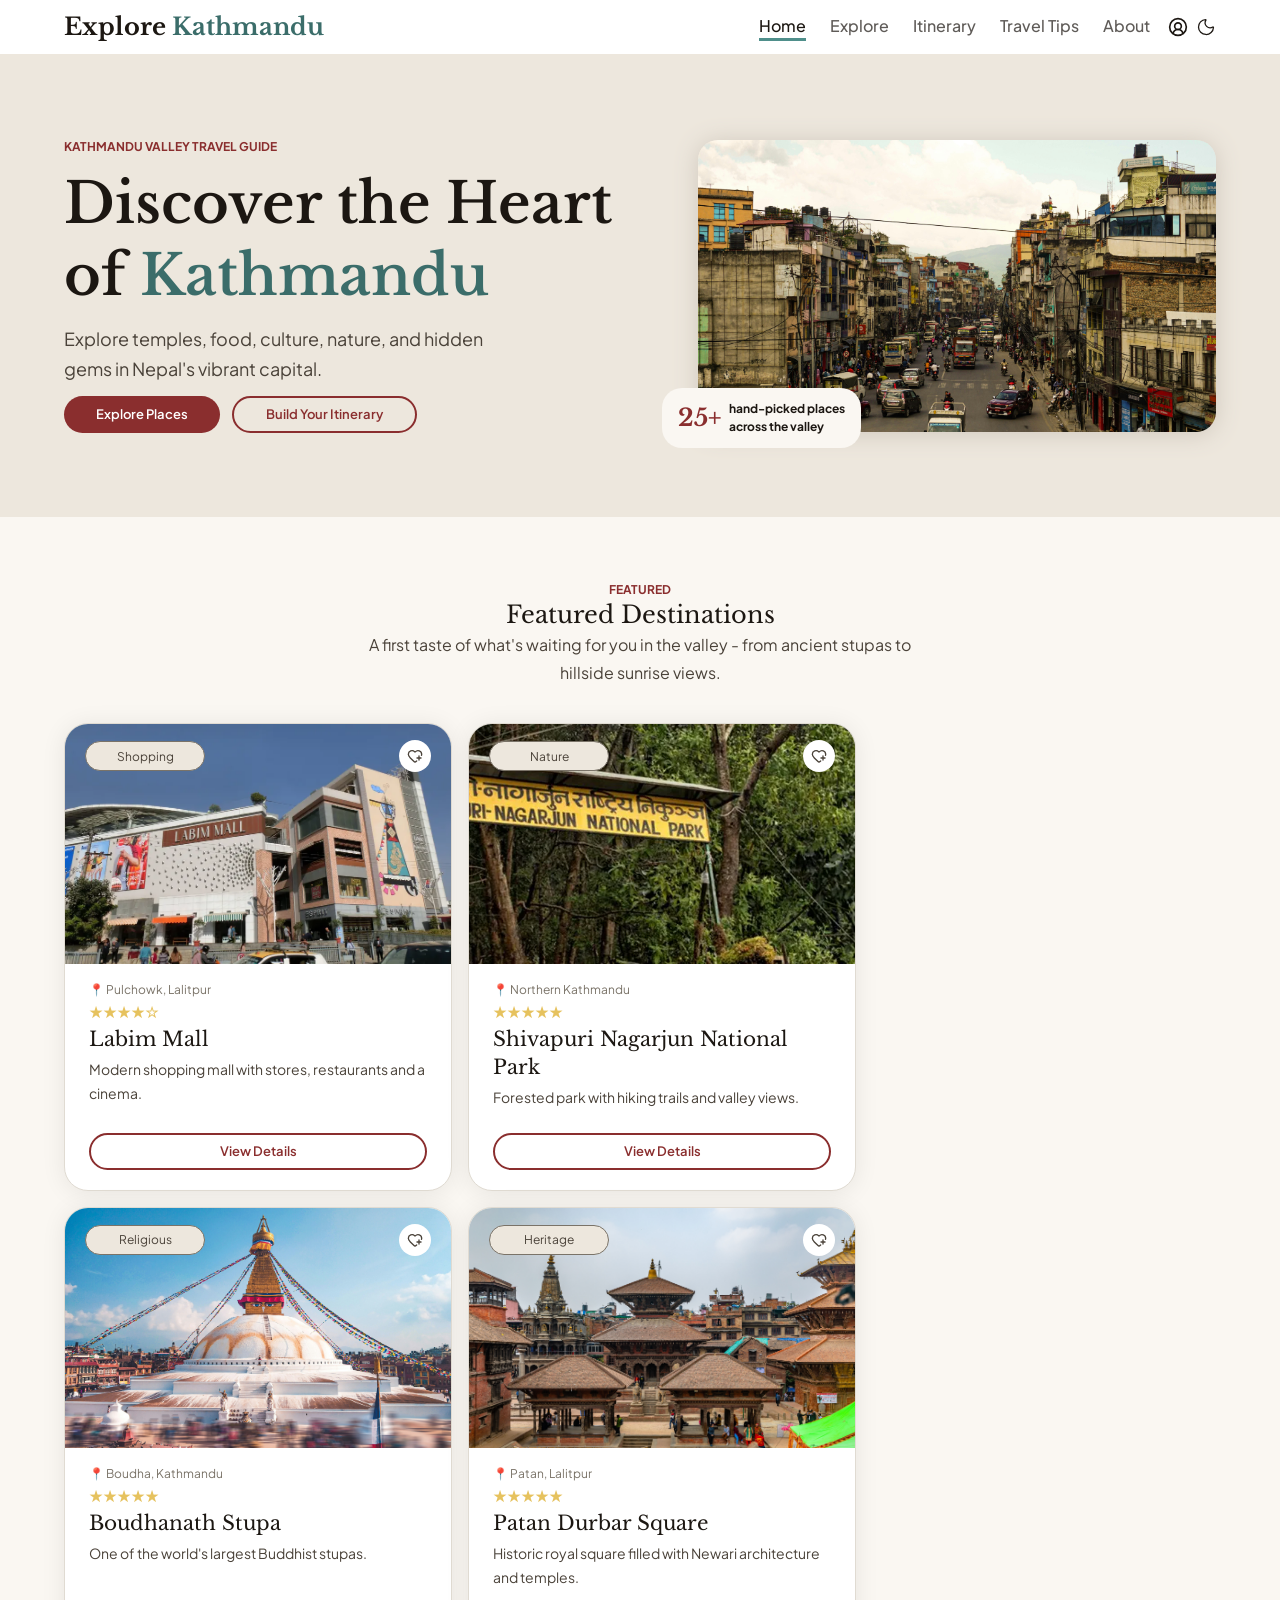
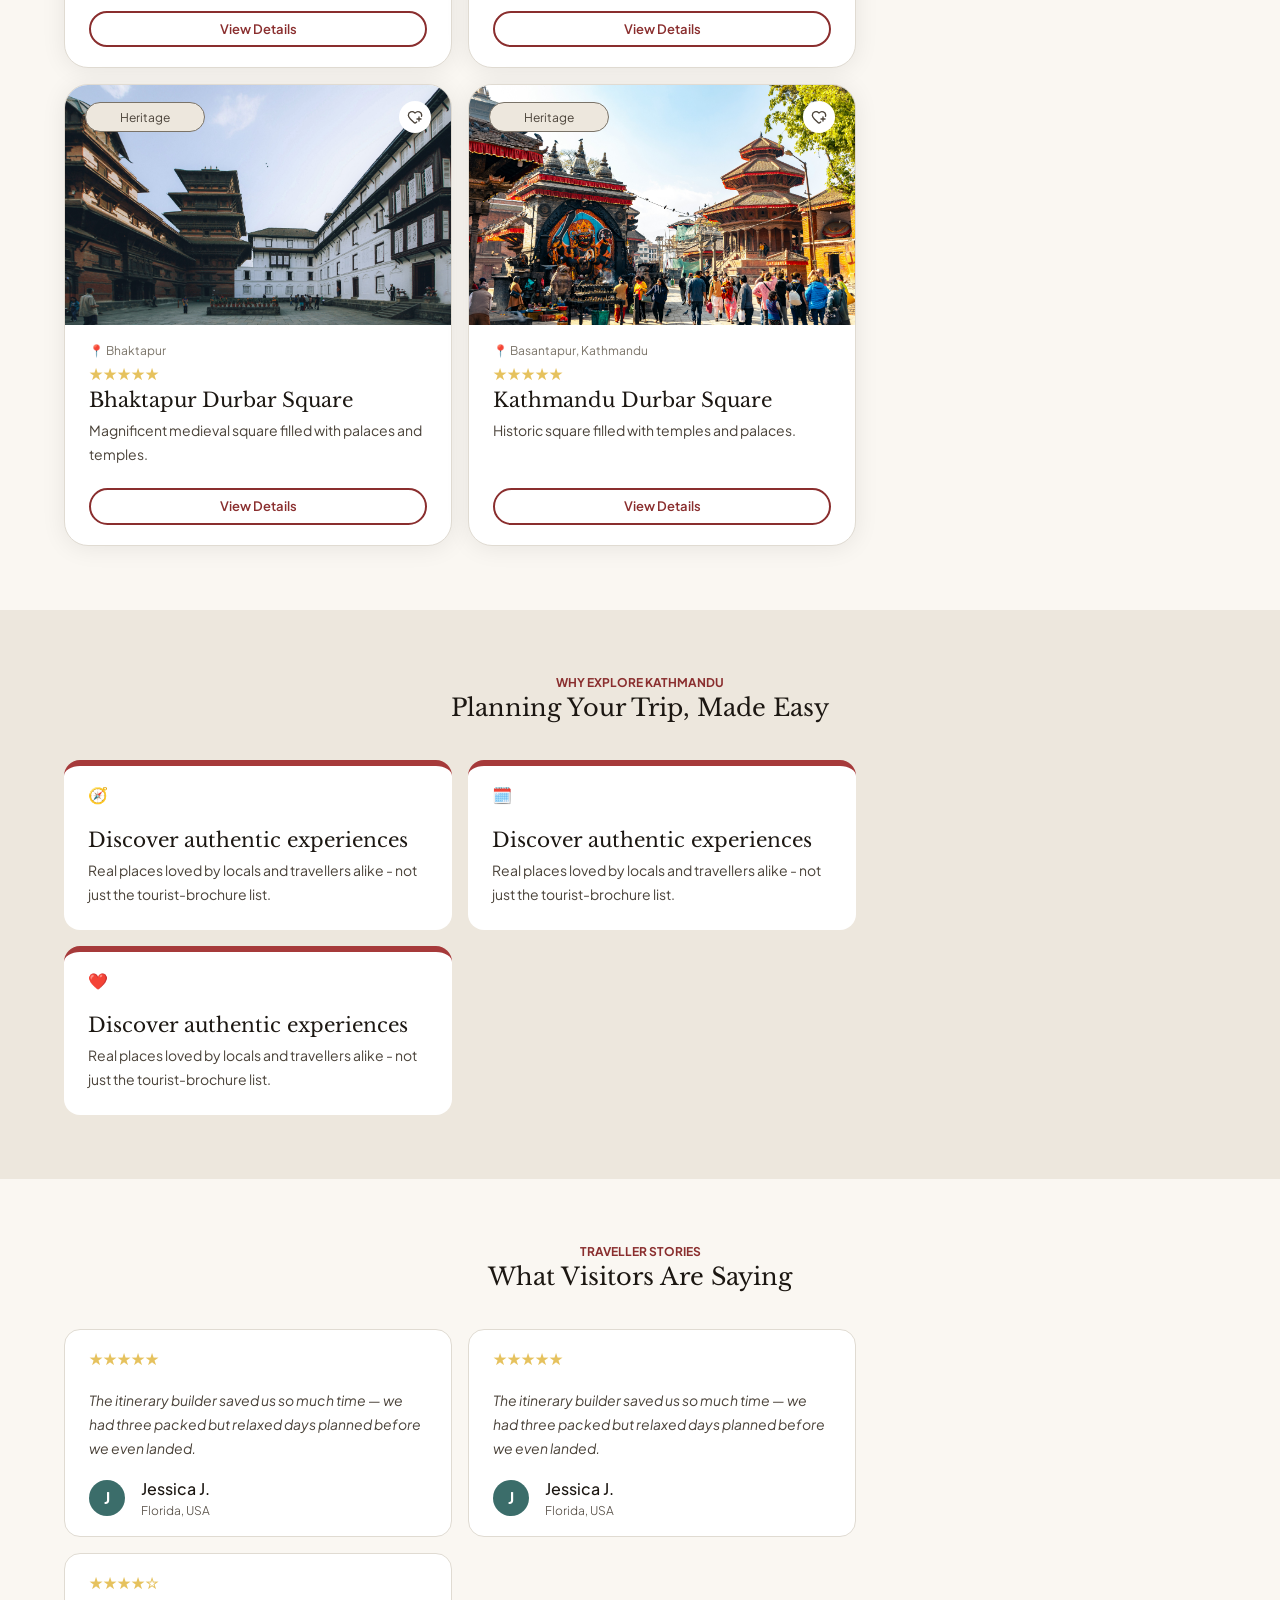
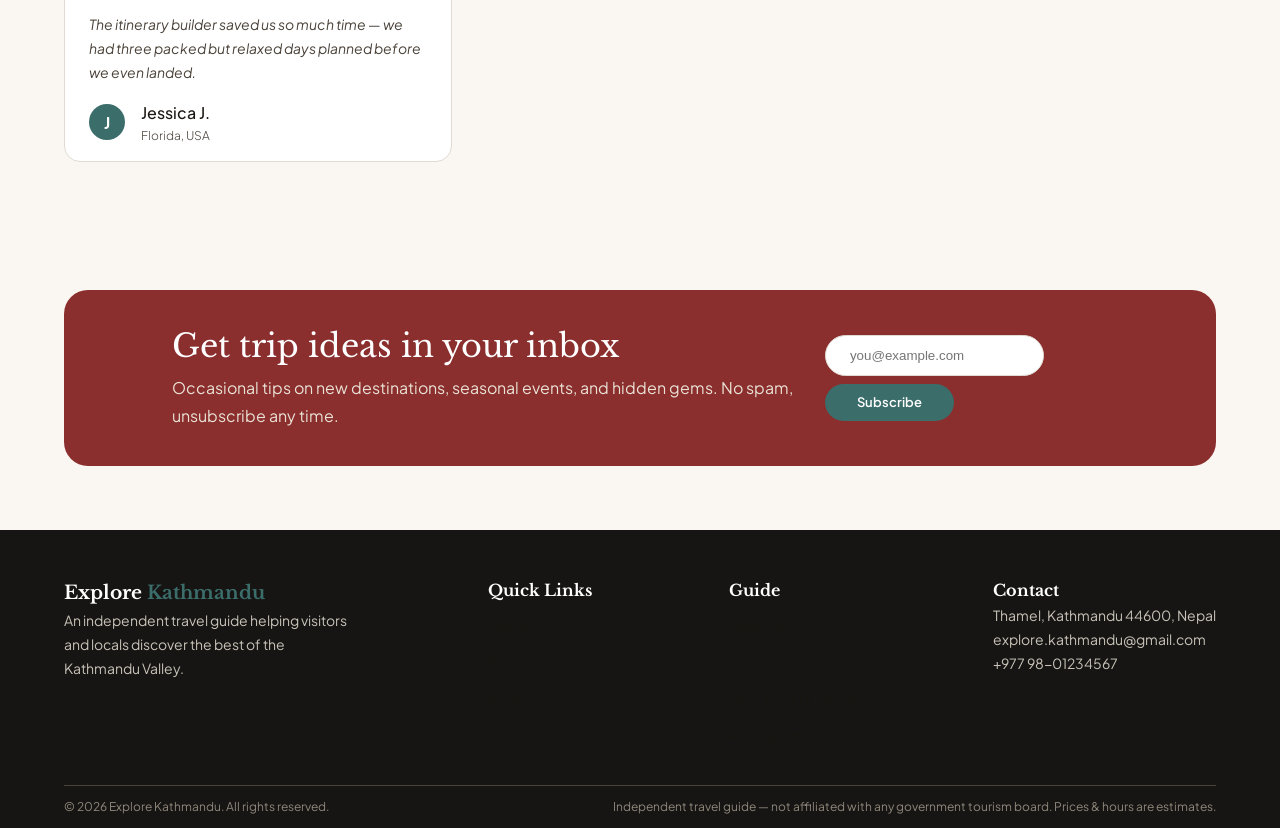
==== commit 67970fef: "home page code restored" ====
--- a/index.html
+++ b/index.html
@@ -4,506 +4,350 @@
 <head>
     <meta charset="UTF-8">
     <meta name="viewport" content="width=device-width, initial-scale=1.0">
-
     <link rel="preconnect" href="https://fonts.googleapis.com">
     <link rel="preconnect" href="https://fonts.gstatic.com" crossorigin>
-
     <link
         href="https://fonts.googleapis.com/css2?family=Libre+Baskerville:ital,wght@0,400..700;1,400..700&family=Plus+Jakarta+Sans:ital,wght@0,200..800;1,200..800&display=swap"
         rel="stylesheet">
-
     <link rel="stylesheet" href="css/style.css">
     <link rel="stylesheet" href="css/responsive.css">
-
     <title>Explore Kathmandu | Plan, Explore & Experience</title>
-
     <style>
-
-        /* =========================
-           HERO
-        ========================= */
+        .hero-section {
+            padding: 84px 0px;
+            background-color: var(--surface-hover);
+        }
 
         .hero {
-            padding: 52px 20px;
-            background: var(--surface-hover);
-            text-align: center;
-        }
-
-        .hero h1 {
-            color: var(--tertiary);
-            font-family: var(--headings);
-            font-size: clamp(2rem, 5vw, 2.7rem);
-            font-weight: 700;
-            margin-bottom: 18px;
-        }
-
-        .hero p {
-            max-width: 580px;
-            margin: auto;
+            display: flex;
+            flex-direction: row;
+            justify-content: space-between;
+            align-items: center;
+        }
+
+        .hero-description {
+            width: 50%;
+            display: flex;
+            flex-direction: column;
+            gap: 12px;
+        }
+
+        .search-box {
+            display: flex;
+            flex-direction: row;
+            align-items: center;
+            gap: 12px;
+            background-color: var(--surface);
+            width: 75%;
+            padding: 8px 16px;
+            border: 1px solid var(--border);
+            border-radius: 24px;
+        }
+
+        .search-box #search-input {
+            outline: none;
+            border: none;
+            width: 100%;
+            background-color: var(--surface);
+            color: var(--text-primary);
+        }
+
+        .search-btn {
+            background-color: var(--tertiary);
+            color: white;
+            padding: 4px 10px;
+            border-radius: 16px;
+            font-size: small;
+        }
+
+        .search-btn:hover {
+            background-color: var(--tertiary-hover);
+            transition: all ease 0.3s;
+        }
+
+        .hero-btns {
+            display: flex;
+            flex-direction: row;
+            gap: 12px;
+        }
+
+        .hero-image-container {
+            position: relative;
+            width: 45%;
+            border-radius: 20px;
+            box-shadow: 0px 2px 24px var(--border-hover);
+        }
+
+        .hero-image {
+            border-radius: 20px;
+        }
+
+        .hero-image-overlay {
+            position: absolute;
+            left: -36px;
+            bottom: -16px;
+            display: inline-flex;
+            flex-direction: row;
+            align-items: center;
+            gap: 8px;
+            background-color: var(--background);
+            padding: 12px 16px;
+            border-radius: 20px;
+        }
+
+
+        /* featured destinations section styling */
+        .featured-destinations {
+            padding: 64px 0px;
+        }
+
+        .featured-destinations-content {
+            display: flex;
+            flex-direction: column;
+            gap: 36px;
+        }
+
+        #featured-destinations-container {
+            display: flex;
+            flex-direction: row;
+            gap: 16px;
+            flex-wrap: wrap;
+        }
+
+
+        /* why explore kathmandu section styling */
+        .why-explore-kathmandu {
+            background-color: var(--surface-hover);
+            padding: 64px 0px;
+        }
+
+        .why-explore {
+            display: flex;
+            flex-direction: column;
+            gap: 36px;
+        }
+
+        .reasons {
+            display: flex;
+            flex-direction: row;
+            flex-wrap: wrap;
+            gap: 16px;
+        }
+
+        .reason-card {
+            display: flex;
+            flex-direction: column;
+            gap: 18px;
+            max-width: 388px;
+            background-color: var(--surface);
+            border-top: 6px solid var(--tertiary-hover);
+            border-radius: 16px;
+            padding: 16px 24px 24px;
+        }
+
+        .reason-content {
+            display: flex;
+            flex-direction: column;
+            gap: 4px;
+        }
+
+        .reason-title {
+            color: var(--text-primary);
+        }
+
+        .reason-description {
             color: var(--text-secondary);
-            font-size: 0.94rem;
-            line-height: 1.65;
-        }
-
-
-        /* =========================
-           MAIN
-        ========================= */
-
-        main {
-            width: min(100% - 40px, 970px);
-            margin: auto;
-            padding: 36px 0 70px;
-        }
-
-
-        /* =========================
-           DAY CARDS
-        ========================= */
-
-        .day-card,
-        .calculator,
-        .cost-card {
-            background: var(--surface);
+        }
+
+
+        /* traveller stories section styling */
+        .traveller-stories-section {
+            padding: 64px 0px;
+        }
+
+        .traveller-stories {
+            display: flex;
+            flex-direction: column;
+            gap: 36px;
+        }
+
+        .traveller-stories-container {
+            display: flex;
+            flex-direction: row;
+            flex-wrap: wrap;
+            gap: 16px;
+        }
+
+        .story-card {
+            background-color: var(--surface);
             border: 1px solid var(--border);
             border-radius: 16px;
-        }
-
-        .day-card {
-            padding: 20px 26px;
-            margin-bottom: 18px;
-        }
-
-        .day-header {
-            display: flex;
-            align-items: center;
-            justify-content: space-between;
-            gap: 15px;
-        }
-
-        .day-card h2 {
-            color: var(--text-primary);
-            font-family: var(--headings);
-            font-size: 1.4rem;
-            font-weight: 400;
-            margin: 0;
-        }
-
-        .empty-day {
-            padding: 18px 0 10px;
+            padding: 16px 24px;
+            max-width: 388px;
+            display: flex;
+            flex-direction: column;
+            gap: 16px;
+        }
+
+        .story-card .ratings {
+            color: var(--secondary-hover);
+        }
+
+        .story-card .content {
+            font-style: italic;
             color: var(--text-secondary);
-            font-size: 0.87rem;
-        }
-
-
-        /* =========================
-           DELETE DAY BUTTON
-        ========================= */
-
-        .delete-day-button {
-            padding: 7px 12px;
-            border: 1px solid var(--border);
-            border-radius: 999px;
-            background: var(--surface-hover);
-            color: var(--text-tertiary);
-            cursor: pointer;
-            font-family: var(--body-text);
-            font-size: 0.68rem;
-            font-weight: 600;
-        }
-
-        .delete-day-button:hover {
-            background: var(--surface);
-            color: var(--tertiary);
-        }
-
-
-        /* =========================
-           PLACE CARD
-        ========================= */
-
-        .place-card {
-            display: flex;
-            align-items: center;
-            gap: 12px;
-            margin-top: 14px;
-            padding: 12px;
-            border: 1px dashed var(--border-hover);
-            border-radius: 10px;
-        }
-
-        .place-image {
-            width: 66px;
-            height: 66px;
-            flex-shrink: 0;
-            border-radius: 8px;
-            object-fit: cover;
-        }
-
-        .place-info {
-            flex: 1;
-        }
-
-        .place-info h3 {
-            color: var(--text-primary);
-            font-family: var(--headings);
-            font-size: 1.2rem;
-            font-weight: 400;
-            margin-bottom: 4px;
-        }
-
-        .place-info p {
-            color: var(--text-secondary);
-            font-size: 0.72rem;
-        }
-
-
-        /* =========================
-           BUTTONS
-        ========================= */
-
-        .view-button,
-        .remove-button,
-        .secondary-button,
-        .primary-button,
-        .add-day-button {
-            border-radius: 999px;
-            cursor: pointer;
-            font-family: var(--body-text);
-            font-weight: 600;
-        }
-
-        .view-button {
-            min-width: 86px;
-            padding: 10px 16px;
-            border: 1px solid var(--border);
-            background: var(--surface);
-            color: var(--text-secondary);
-            font-size: 0.78rem;
-        }
-
-        .remove-button {
+        }
+
+        .story-card .traveller-profile {
+            display: flex;
+            flex-direction: row;
+            align-items: center;
+            gap: 16px;
+        }
+
+        .traveller-profile-icon {
             width: 36px;
             height: 36px;
+            display: flex;
+            align-items: center;
+            justify-content: center;
+            background-color: var(--primary);
+            border-radius: 50%;
+            font-weight: bold;
+            color: #ffffff;
+        }
+
+        .traveller-profile .traveller-profile-details {
+            display: flex;
+            flex-direction: column;
+        }
+
+        .traveller-profile-details .traveller-name {
+            font-family: var(--body-text);
+            font-size: 16px;
+            font-weight: 500;
+            color: var(--text-primary);
+        }
+
+        .traveller-profile-details .traveller-address {
+            font-family: var(--body-text);
+            font-size: 12px;
+            font-weight: 300;
+            color: var(--text-secondary);
+        }
+
+
+        /* subscription section styling */
+        .subscription-section {
+            padding: 64px 0px;
+        }
+
+        .subscription {
+            display: flex;
+            flex-direction: row;
+            justify-content: center;
+            align-items: center;
+            background-color: var(--tertiary);
+            padding: 36px 64px 36px 0px;
+            border-radius: 24px;
+        }
+
+        .subscription-content {
+            max-width: min(60%, 960px);
+            display: flex;
+            flex-direction: column;
+            gap: 8px;
+        }
+
+        .subscription-content-title {
+            color: #ffffff;
+        }
+
+        .subscription-content-body {
+            color: #e9e1d4;
+        }
+
+        .subscription-form {
+            display: flex;
+            flex-direction: column;
+            gap: 8px;
+        }
+
+        .email-input-box {
+            display: flex;
+            flex-direction: row;
+            align-items: center;
+            background-color: #ffffff;
+            padding: 12px 24px;
             border: 1px solid var(--border);
-            background: var(--surface-hover);
-            color: var(--text-tertiary);
-            font-size: 1rem;
-        }
-
-
-        /* =========================
-           ADD DAY BUTTON
-        ========================= */
-
-        .add-day-container {
-            display: flex;
-            justify-content: center;
-            margin-top: 28px;
-        }
-
-        .add-day-button {
-            padding: 11px 22px;
-            border: 1px solid var(--border);
-            background: var(--surface);
-            color: var(--tertiary);
-            font-size: 0.78rem;
-            transition: 0.2s ease;
-        }
-
-        .add-day-button:hover {
-            background: var(--surface-hover);
-            border-color: var(--border-hover);
-            transform: translateY(-1px);
-        }
-
-
-        /* =========================
-           BOTTOM GRID
-        ========================= */
-
-        .bottom-grid {
-            display: grid;
-            grid-template-columns: 1.05fr 0.95fr;
-            gap: 34px;
-            margin-top: 104px;
-            align-items: start;
-        }
-
-        .calculator,
-        .cost-card {
-            padding: 20px;
-        }
-
-        .calculator h2,
-        .cost-card h2 {
-            color: var(--text-primary);
-            font-family: var(--headings);
-            font-size: 2rem;
-            font-weight: 400;
-            margin-bottom: 20px;
-        }
-
-
-        /* =========================
-           FORM
-        ========================= */
-
-        .two-columns {
-            display: grid;
-            grid-template-columns: 1fr 1fr;
-            gap: 22px;
-        }
-
-        .form-group {
-            margin-bottom: 12px;
-        }
-
-        .form-group label {
-            display: block;
-            margin-bottom: 6px;
-            color: var(--text-primary);
-            font-size: 0.62rem;
-            font-weight: 700;
-        }
-
-        .form-group input {
+            border-radius: 24px;
+        }
+
+        .email-input-box #subscription-email-input {
+            outline: none;
+            border: none;
             width: 100%;
-            height: 35px;
-            padding: 0 12px;
-            border: 1px solid var(--border);
-            border-radius: 10px;
-            outline: none;
-            background: var(--surface);
-            color: var(--text-primary);
-            font-family: var(--body-text);
-            font-size: 0.72rem;
-        }
-
-        .form-group input:focus {
-            border-color: var(--primary);
-            background: var(--surface-hover);
-        }
-
-
-        /* =========================
-           CALCULATOR BUTTONS
-        ========================= */
-
-        .primary-button,
-        .secondary-button {
-            width: 100%;
-            height: 38px;
-            font-size: 0.76rem;
-        }
-
-        .primary-button {
-            margin-top: 8px;
-            border: none;
-            background: var(--tertiary);
-            color: var(--surface);
-        }
-
-        .primary-button:hover {
-            background: var(--tertiary-hover);
-        }
-
-        .secondary-button {
-            margin-top: 8px;
-            border: 1px solid var(--border);
-            background: var(--surface);
-            color: var(--text-secondary);
-        }
-
-
-        /* =========================
-           COST CARD
-        ========================= */
-
-        .cost-row {
-            display: flex;
-            justify-content: space-between;
-            gap: 15px;
-            padding: 9px 0;
-            border-bottom: 1px dotted var(--text-tertiary);
-            color: var(--text-secondary);
-            font-size: 0.8rem;
-        }
-
-        .total-row {
-            display: flex;
-            justify-content: space-between;
-            gap: 15px;
-            padding-top: 12px;
-            color: var(--tertiary);
-            font-family: var(--headings);
-            font-size: 1.3rem;
-        }
-
-        .cost-note {
-            margin-top: 15px;
-            color: var(--text-tertiary);
-            font-size: 0.61rem;
-            font-weight: 600;
-            line-height: 1.45;
-        }
-
-
-        /* =========================
-           RESPONSIVE
-        ========================= */
-
-        @media (max-width: 700px) {
-
-            main {
-                width: min(100% - 28px, 970px);
-                padding-top: 26px;
-            }
-
-            .bottom-grid {
-                grid-template-columns: 1fr;
-                margin-top: 55px;
-                gap: 22px;
-            }
-
-            .day-card {
-                padding: 18px;
-            }
-
-        }
-
-
-        @media (max-width: 480px) {
-
-            .hero {
-                padding: 40px 16px;
-            }
-
-            .day-header {
-                align-items: flex-start;
-            }
-
-            .place-card {
-                align-items: flex-start;
-                flex-wrap: wrap;
-            }
-
-            .place-info {
-                min-width: calc(100% - 80px);
-            }
-
-            .view-button {
-                margin-left: 78px;
-            }
-
-            .two-columns {
-                grid-template-columns: 1fr;
-                gap: 0;
-            }
-
-            .calculator h2,
-            .cost-card h2 {
-                font-size: 1.65rem;
-            }
-
-        }
-
+            background-color: #ffffff;
+            color: #4A4239;
+        }
+
+        .subscribe-btn {
+            max-width: fit-content;
+        }
     </style>
 </head>
 
-
 <body>
-
-    <!-- =========================
-         NAVIGATION
-    ========================= -->
-
     <header>
         <nav>
-
             <div class="nav">
-
                 <h1 class="logo">
                     <a href="./index.html">
                         Explore <span>Kathmandu</span>
                     </a>
                 </h1>
-
                 <div class="nav-menu-container">
-
                     <div class="nav-menu">
-
-                        <a class="navigation-text" href="./index.html">
+                        <a class="navigation-text nav-active" href="./index.html">
                             Home
                         </a>
-
                         <a class="navigation-text" href="./explore.html">
                             Explore
                         </a>
-
-                        <a class="navigation-text nav-active" href="./itinerary.html">
+                        <a class="navigation-text" href="./itinerary.html">
                             Itinerary
                         </a>
-
                         <a class="navigation-text" href="./guide.html">
                             Travel Tips
                         </a>
-
                         <a class="navigation-text" href="./about.html">
                             About
                         </a>
-
-                    </div>
-
+                    </div>
                     <div class="config">
-
                         <a href="./profile.html" class="profile-icon">
-
-                            <svg xmlns="http://www.w3.org/2000/svg"
-                                width="16"
-                                height="16"
-                                viewBox="0 0 24 24"
-                                fill="none"
-                                stroke="currentColor"
-                                stroke-width="2"
-                                stroke-linecap="round"
-                                stroke-linejoin="round"
-                                class="nav-icon">
-
+                            <svg xmlns="http://www.w3.org/2000/svg" width="16" height="16" viewBox="0 0 24 24"
+                                fill="none" stroke="currentColor" stroke-width="2" stroke-linecap="round"
+                                stroke-linejoin="round" class="nav-icon">
                                 <path d="M17.925 20.056a6 6 0 0 0-11.851.001" />
                                 <circle cx="12" cy="11" r="4" />
                                 <circle cx="12" cy="12" r="10" />
-
                             </svg>
-
-                        </a>
-
-
+                        </a>
                         <button class="theme-toggle" aria-label="Toggle theme">
 
-                            <!-- Moon -->
-                            <svg class="nav-icon moon-icon"
-                                xmlns="http://www.w3.org/2000/svg"
-                                viewBox="0 0 24 24"
-                                fill="none"
-                                stroke="currentColor"
-                                stroke-width="1.5"
-                                stroke-linecap="round"
+                            <!-- Moon: shown in light mode -->
+                            <svg class="nav-icon moon-icon" xmlns="http://www.w3.org/2000/svg" viewBox="0 0 24 24"
+                                fill="none" stroke="currentColor" stroke-width="1.5" stroke-linecap="round"
                                 stroke-linejoin="round">
 
-                                <path d="M20.985 12.486a9 9 0 1 1-9.473-9.472c.405-.022.617.46.402.803a6 6 0 0 0 8.268 8.268c.344-.215.825-.004.803.401" />
-
+                                <path
+                                    d="M20.985 12.486a9 9 0 1 1-9.473-9.472c.405-.022.617.46.402.803a6 6 0 0 0 8.268 8.268c.344-.215.825-.004.803.401" />
                             </svg>
 
-
-                            <!-- Sun -->
-                            <svg class="nav-icon sun-icon"
-                                xmlns="http://www.w3.org/2000/svg"
-                                viewBox="0 0 24 24"
-                                fill="none"
-                                stroke="currentColor"
-                                stroke-width="1.5"
-                                stroke-linecap="round"
+                            <!-- Sun: shown in dark mode -->
+                            <svg class="nav-icon sun-icon" xmlns="http://www.w3.org/2000/svg" viewBox="0 0 24 24"
+                                fill="none" stroke="currentColor" stroke-width="1.5" stroke-linecap="round"
                                 stroke-linejoin="round">
 
                                 <circle cx="12" cy="12" r="4" />
@@ -516,587 +360,199 @@
                                 <path d="M20 12h2" />
                                 <path d="m6.34 17.66-1.41 1.41" />
                                 <path d="m19.07 4.93-1.41 1.41" />
-
                             </svg>
 
                         </button>
-
-                    </div>
-
-                </div>
-
-            </div>
-
+                    </div>
+                </div>
+            </div>
         </nav>
     </header>
-
-
-    <!-- =========================
-         HERO
-    ========================= -->
-
-    <header class="hero">
-
-        <h1>Build Your Itinerary</h1>
-
-        <p>
-            Add places from any destination page, organized across your travel days.
-            Everything is saved on this device.
-        </p>
-
-    </header>
-
-
-    <!-- =========================
-         MAIN
-    ========================= -->
-
     <main>
-
-        <section class="itinerary" id="itinerary">
-
-            <!-- DAY 1 -->
-
-            <article class="day-card" data-day="1">
-
-                <div class="day-header">
-
-                    <h2>Day 1</h2>
-
-                </div>
-
-                <div class="place-card">
-
-                    <img
-                        class="place-image"
-                        src="https://images.unsplash.com/photo-1544735716-392fe2489ffa?auto=format&fit=crop&w=160&q=80"
-                        alt="A traditional vehicle in Kathmandu">
-
-                    <div class="place-info">
-
-                        <h3>Patan Durbar Square</h3>
-
-                        <p>
-                            Heritage Site • Lalitpur
-                        </p>
-
-                    </div>
-
-                    <button class="view-button" type="button">
-                        View
-                    </button>
-
-                    <button class="remove-button"
-                        type="button"
-                        aria-label="Remove destination">
-                        🗑
-                    </button>
-
-                </div>
-
-                <p class="empty-day" hidden>
-                    No places added to Day 1 yet.
-                </p>
-
-            </article>
-
-
-            <!-- DAY 2 -->
-
-            <article class="day-card" data-day="2">
-
-                <div class="day-header">
-
-                    <h2>Day 2</h2>
-
-                </div>
-
-                <p class="empty-day">
-                    No places added to Day 2 yet.
-                </p>
-
-            </article>
-
-
-            <!-- DAY 3 -->
-
-            <article class="day-card" data-day="3">
-
-                <div class="day-header">
-
-                    <h2>Day 3</h2>
-
-                </div>
-
-                <p class="empty-day">
-                    No places added to Day 3 yet.
-                </p>
-
-            </article>
-
+        <section class="hero-section">
+            <div class="container hero">
+                <div class="hero-description">
+                    <p class="caption" style="color: var(--tertiary);">KATHMANDU VALLEY TRAVEL GUIDE</p>
+                    <h1 class="display-text">Discover the Heart of <span style="color: var(--primary);">Kathmandu</span>
+                    </h1>
+                    <p class="body-large" style="color: var(--text-secondary);">Explore temples, food, culture, nature,
+                        and hidden<br>gems in Nepal's vibrant capital.</p>
+                    <div class="hero-btns">
+                        <a href="./explore.html" class="primary-btn">
+                            Explore Places
+                        </a>
+                        <a href="./guide.html" class="outline-btn">
+                            Build Your Itinerary
+                        </a>
+                    </div>
+                </div>
+                <div class="hero-image-container">
+                    <img src="./images/Hero-Img.jpg" class="hero-image" alt="Kathmandu Streets">
+                    <div class="hero-image-overlay">
+                        <div class="heading-4" style="color: var(--tertiary); font-weight: 800;">25+</div>
+                        <div class="caption">hand-picked places <br> across the valley</div>
+                    </div>
+                </div>
+            </div>
         </section>
 
-
-        <!-- =========================
-             ADD DAY BUTTON
-        ========================= -->
-
-        <div class="add-day-container">
-
-            <button
-                class="add-day-button"
-                id="add-day-button"
-                type="button">
-
-                + Add Day
-
-            </button>
-
+        <section class="featured-destinations">
+            <div class="container">
+                <div class="featured-destinations-content">
+                    <div class="title-container">
+                        <p class="title-top caption">FEATURED</p>
+                        <h2 class="title-main heading-4">Featured Destinations</h2>
+                        <p class="title-description body">A first taste of what's waiting for you in the valley - from
+                            ancient stupas to hillside sunrise views.</p>
+                    </div>
+                    <div class="featured-destinations-container" id="featured-destinations-container">
+                    </div>
+                </div>
+            </div>
+        </section>
+
+        <section class="why-explore-kathmandu">
+            <div class="why-explore container">
+                <div class="title-container">
+                    <p class="title-top caption">WHY EXPLORE KATHMANDU</p>
+                    <h2 class="title-main heading-4">Planning Your Trip, Made Easy</h2>
+                </div>
+                <div class="reasons">
+                    <div class="reason-card">
+                        <p reason-emoji>🧭</p>
+                        <div class="reason-content">
+                            <h5 class="reason-title heading-5">Discover authentic experiences</h5>
+                            <p class="reason-description body-small">Real places loved by locals and travellers alike -
+                                not just the tourist-brochure list.</p>
+                        </div>
+                    </div>
+                    <div class="reason-card">
+                        <p reason-emoji>🗓️</p>
+                        <div class="reason-content">
+                            <h5 class="reason-title heading-5">Discover authentic experiences</h5>
+                            <p class="reason-description body-small">Real places loved by locals and travellers alike -
+                                not just the tourist-brochure list.</p>
+                        </div>
+                    </div>
+                    <div class="reason-card">
+                        <p reason-emoji>❤️</p>
+                        <div class="reason-content">
+                            <h5 class="reason-title heading-5">Discover authentic experiences</h5>
+                            <p class="reason-description body-small">Real places loved by locals and travellers alike -
+                                not just the tourist-brochure list.</p>
+                        </div>
+                    </div>
+                </div>
+            </div>
+        </section>
+
+        <section class="traveller-stories-section">
+            <div class="traveller-stories container">
+                <div class="title-container">
+                    <p class="title-top caption">TRAVELLER STORIES</p>
+                    <h2 class="title-main heading-4">What Visitors Are Saying</h2>
+                </div>
+                <div class="traveller-stories-container">
+                    <div class="story-card">
+                        <div class="ratings">&starf;&starf;&starf;&starf;&starf;</div>
+                        <p class="content body-small">The itinerary builder saved us so much time — we had three packed
+                            but relaxed days planned before we even landed.</p>
+                        <div class="traveller-profile">
+                            <div class="traveller-profile-icon">J</div>
+                            <div class="traveller-profile-details">
+                                <h6 class="traveller-name">Jessica J.</h6>
+                                <p class="traveller-address">Florida, USA</p>
+                            </div>
+                        </div>
+                    </div>
+                    <div class="story-card">
+                        <div class="ratings">&starf;&starf;&starf;&starf;&starf;</div>
+                        <p class="content body-small">The itinerary builder saved us so much time — we had three packed
+                            but relaxed days planned before we even landed.</p>
+                        <div class="traveller-profile">
+                            <div class="traveller-profile-icon">J</div>
+                            <div class="traveller-profile-details">
+                                <h6 class="traveller-name">Jessica J.</h6>
+                                <p class="traveller-address">Florida, USA</p>
+                            </div>
+                        </div>
+                    </div>
+                    <div class="story-card">
+                        <div class="ratings">&starf;&starf;&starf;&starf;&star;</div>
+                        <p class="content body-small">The itinerary builder saved us so much time — we had three packed
+                            but relaxed days planned before we even landed.</p>
+                        <div class="traveller-profile">
+                            <div class="traveller-profile-icon">J</div>
+                            <div class="traveller-profile-details">
+                                <h6 class="traveller-name">Jessica J.</h6>
+                                <p class="traveller-address">Florida, USA</p>
+                            </div>
+                        </div>
+                    </div>
+                </div>
+            </div>
+        </section>
+
+        <section class="subscription-section">
+            <div class="container subscription">
+                <div class="subscription-content">
+                    <h3 class="subscription-content-title heading-3">Get trip ideas in your inbox</h3>
+                    <p class="subscription-content-body body">Occasional tips on new destinations, seasonal events, and
+                        hidden gems. No spam, unsubscribe any time.</p>
+                </div>
+                <form action="" class="subscription-form">
+                    <div class="email-input-box">
+                        <input type="text" name="email-input" id="subscription-email-input"
+                            placeholder="you@example.com">
+                    </div>
+                    <button class="subscribe-btn secondary-btn">Subscribe</button>
+                </form>
+            </div>
+        </section>
+    </main>
+
+    <footer>
+        <div class="footer container">
+            <div class="footer-main">
+                <div class="footer-content">
+                    <h3 class="footer-logo">
+                        <a href="./index.html">
+                            Explore <span>Kathmandu</span>
+                        </a>
+                    </h3>
+                    <p class="footer-description body-small">An independent travel guide helping visitors and locals
+                        discover the best of the Kathmandu Valley.</p>
+                </div>
+                <div class="footer-quick-links">
+                    <h4 class="footer-title">Quick Links</h4>
+                    <a class="footer-navigation-text" href="./index.html">Home</a>
+                    <a class="footer-navigation-text" href="./explore.html">Explore</a>
+                    <a class="footer-navigation-text" href="./itinerary.html">Itinerary</a>
+                </div>
+                <div class="footer-guides">
+                    <h4 class="footer-title">Guide</h4>
+                    <a class="footer-navigation-text" href="./guide.html">Travel Tips</a>
+                    <a class="footer-navigation-text" href="./about.html    ">About Us</a>
+                    <a class="footer-navigation-text" href="">Temples & Heritage</a>
+                    <a class="footer-navigation-text" href="">Food & Cafés</a>
+                </div>
+                <div class="footer-contact">
+                    <h4 class="footer-title">Contact</h4>
+                    <p class="footer-contact-details body-small">Thamel, Kathmandu 44600, Nepal</p>
+                    <p class="footer-contact-details body-small">explore.kathmandu@gmail.com</p>
+                    <p class="footer-contact-details body-small">+977 98-01234567</p>
+                </div>
+            </div>
+            <div class="footer-bottom">
+                <p class="footer-bottom-text caption">&copy; 2026 Explore Kathmandu. All rights reserved.</p>
+                <p class="footer-bottom-text caption">Independent travel guide — not affiliated with any government
+                    tourism board. Prices & hours are estimates.</p>
+            </div>
         </div>
-
-
-        <!-- =========================
-             BUDGET SECTION
-        ========================= -->
-
-        <section class="bottom-grid">
-
-            <form class="calculator" id="budget-form">
-
-                <h2>Trip Details</h2>
-
-
-                <div class="two-columns">
-
-                    <div class="form-group">
-
-                        <label for="days">
-                            Number of days
-                        </label>
-
-                        <input
-                            id="days"
-                            type="number"
-                            min="1"
-                            placeholder="e.g. 3">
-
-                    </div>
-
-
-                    <div class="form-group">
-
-                        <label for="travellers">
-                            Number of travellers
-                        </label>
-
-                        <input
-                            id="travellers"
-                            type="number"
-                            min="1"
-                            placeholder="e.g. 2">
-
-                    </div>
-
-                </div>
-
-
-                <div class="form-group">
-
-                    <label for="accommodation">
-                        Daily accommodation budget (NRs. per room)
-                    </label>
-
-                    <input
-                        id="accommodation"
-                        type="number"
-                        min="0"
-                        placeholder="e.g. 2500">
-
-                </div>
-
-
-                <div class="form-group">
-
-                    <label for="food">
-                        Daily food budget (NRs. per person)
-                    </label>
-
-                    <input
-                        id="food"
-                        type="number"
-                        min="0"
-                        placeholder="e.g. 1000">
-
-                </div>
-
-
-                <div class="form-group">
-
-                    <label for="transport">
-                        Daily transport budget (NRs. per person)
-                    </label>
-
-                    <input
-                        id="transport"
-                        type="number"
-                        min="0"
-                        placeholder="e.g. 500">
-
-                </div>
-
-
-                <div class="form-group">
-
-                    <label for="activities">
-                        Activity budget (NRs. per person, total trip)
-                    </label>
-
-                    <input
-                        id="activities"
-                        type="number"
-                        min="0"
-                        placeholder="e.g. 2500">
-
-                </div>
-
-
-                <button
-                    class="primary-button"
-                    type="submit">
-
-                    Calculate Budget
-
-                </button>
-
-
-                <button
-                    class="secondary-button"
-                    id="reset-button"
-                    type="reset">
-
-                    Reset Calculator
-
-                </button>
-
-            </form>
-
-
-            <!-- =========================
-                 COST CARD
-            ========================= -->
-
-            <aside class="cost-card">
-
-                <h2>Estimated Cost</h2>
-
-
-                <div class="cost-row">
-
-                    <span>Accommodation</span>
-
-                    <span id="accommodation-total">
-                        NRs. 0
-                    </span>
-
-                </div>
-
-
-                <div class="cost-row">
-
-                    <span>Food</span>
-
-                    <span id="food-total">
-                        NRs. 0
-                    </span>
-
-                </div>
-
-
-                <div class="cost-row">
-
-                    <span>Transport</span>
-
-                    <span id="transport-total">
-                        NRs. 0
-                    </span>
-
-                </div>
-
-
-                <div class="cost-row">
-
-                    <span>Activities</span>
-
-                    <span id="activities-total">
-                        NRs. 0
-                    </span>
-
-                </div>
-
-
-                <div class="total-row">
-
-                    <span>Grand Total</span>
-
-                    <span id="grand-total">
-                        NRs. 0
-                    </span>
-
-                </div>
-
-
-                <p class="cost-note">
-
-                    These figures are estimates and can vary with season,
-                    exchange rates, and travel style. Accommodation is
-                    calculated per room per night; food, transport, and
-                    activities are calculated per traveler.
-
-                </p>
-
-            </aside>
-
-        </section>
-
-    </main>
-
-
-    <!-- =========================
-         JAVASCRIPT
-    ========================= -->
-
-    <script>
-
-        /* =========================
-           BUDGET CALCULATOR
-        ========================= */
-
-        const form = document.querySelector("#budget-form");
-
-        const formatNPR = (amount) =>
-            `NRs. ${Math.round(amount).toLocaleString("en-US")}`;
-
-
-        form.addEventListener("submit", (event) => {
-
-            event.preventDefault();
-
-            const days =
-                Number(document.querySelector("#days").value) || 0;
-
-            const travellers =
-                Number(document.querySelector("#travellers").value) || 0;
-
-            const accommodation =
-                Number(document.querySelector("#accommodation").value) || 0;
-
-            const food =
-                Number(document.querySelector("#food").value) || 0;
-
-            const transport =
-                Number(document.querySelector("#transport").value) || 0;
-
-            const activities =
-                Number(document.querySelector("#activities").value) || 0;
-
-
-            const accommodationTotal =
-                days * accommodation;
-
-            const foodTotal =
-                days * travellers * food;
-
-            const transportTotal =
-                days * travellers * transport;
-
-            const activitiesTotal =
-                travellers * activities;
-
-            const grandTotal =
-                accommodationTotal +
-                foodTotal +
-                transportTotal +
-                activitiesTotal;
-
-
-            document.querySelector("#accommodation-total").textContent =
-                formatNPR(accommodationTotal);
-
-            document.querySelector("#food-total").textContent =
-                formatNPR(foodTotal);
-
-            document.querySelector("#transport-total").textContent =
-                formatNPR(transportTotal);
-
-            document.querySelector("#activities-total").textContent =
-                formatNPR(activitiesTotal);
-
-            document.querySelector("#grand-total").textContent =
-                formatNPR(grandTotal);
-
-        });
-
-
-        /* =========================
-           RESET CALCULATOR
-        ========================= */
-
-        document.querySelector("#reset-button")
-            .addEventListener("click", () => {
-
-                setTimeout(() => {
-
-                    document.querySelector("#accommodation-total")
-                        .textContent = "NRs. 0";
-
-                    document.querySelector("#food-total")
-                        .textContent = "NRs. 0";
-
-                    document.querySelector("#transport-total")
-                        .textContent = "NRs. 0";
-
-                    document.querySelector("#activities-total")
-                        .textContent = "NRs. 0";
-
-                    document.querySelector("#grand-total")
-                        .textContent = "NRs. 0";
-
-                }, 0);
-
-            });
-
-
-        /* =========================
-           REMOVE DESTINATION
-        ========================= */
-
-        function setupRemoveButton(button) {
-
-            button.addEventListener("click", () => {
-
-                const placeCard =
-                    button.closest(".place-card");
-
-                const dayCard =
-                    button.closest(".day-card");
-
-                if (!placeCard || !dayCard) return;
-
-                placeCard.remove();
-
-
-                const remaining =
-                    dayCard.querySelectorAll(".place-card").length;
-
-
-                if (remaining === 0) {
-
-                    const emptyMessage =
-                        dayCard.querySelector(".empty-day");
-
-                    if (emptyMessage) {
-
-                        emptyMessage.hidden = false;
-
-                    }
-
-                }
-
-            });
-
-        }
-
-
-        document
-            .querySelectorAll(".remove-button")
-            .forEach(setupRemoveButton);
-
-
-        /* =========================
-           ADD NEW DAY
-        ========================= */
-
-        const itinerary =
-            document.querySelector("#itinerary");
-
-        const addDayButton =
-            document.querySelector("#add-day-button");
-
-
-        function getNextDayNumber() {
-
-            const days =
-                itinerary.querySelectorAll(".day-card");
-
-            return days.length + 1;
-
-        }
-
-
-        addDayButton.addEventListener("click", () => {
-
-            const dayNumber =
-                getNextDayNumber();
-
-
-            const newDay =
-                document.createElement("article");
-
-            newDay.className = "day-card";
-
-            newDay.dataset.day =
-                dayNumber;
-
-
-            newDay.innerHTML = `
-
-                <div class="day-header">
-
-                    <h2>Day ${dayNumber}</h2>
-
-                    <button
-                        class="delete-day-button"
-                        type="button">
-
-                        Delete Day
-
-                    </button>
-
-                </div>
-
-                <p class="empty-day">
-
-                    No places added to Day ${dayNumber} yet.
-
-                </p>
-
-            `;
-
-
-            itinerary.appendChild(newDay);
-
-
-            /* Delete the newly created day */
-
-            const deleteButton =
-                newDay.querySelector(".delete-day-button");
-
-
-            deleteButton.addEventListener("click", () => {
-
-                newDay.remove();
-
-            });
-
-        });
-
-    </script>
-
-
-    <!-- Existing global JavaScript -->
-
-    <script src="js/script.js"></script>
-
+    </footer>
+
+    <script src="./js/script.js"></script>
+    <script src="./js/destinations.js"></script>
 </body>
 
 </html>
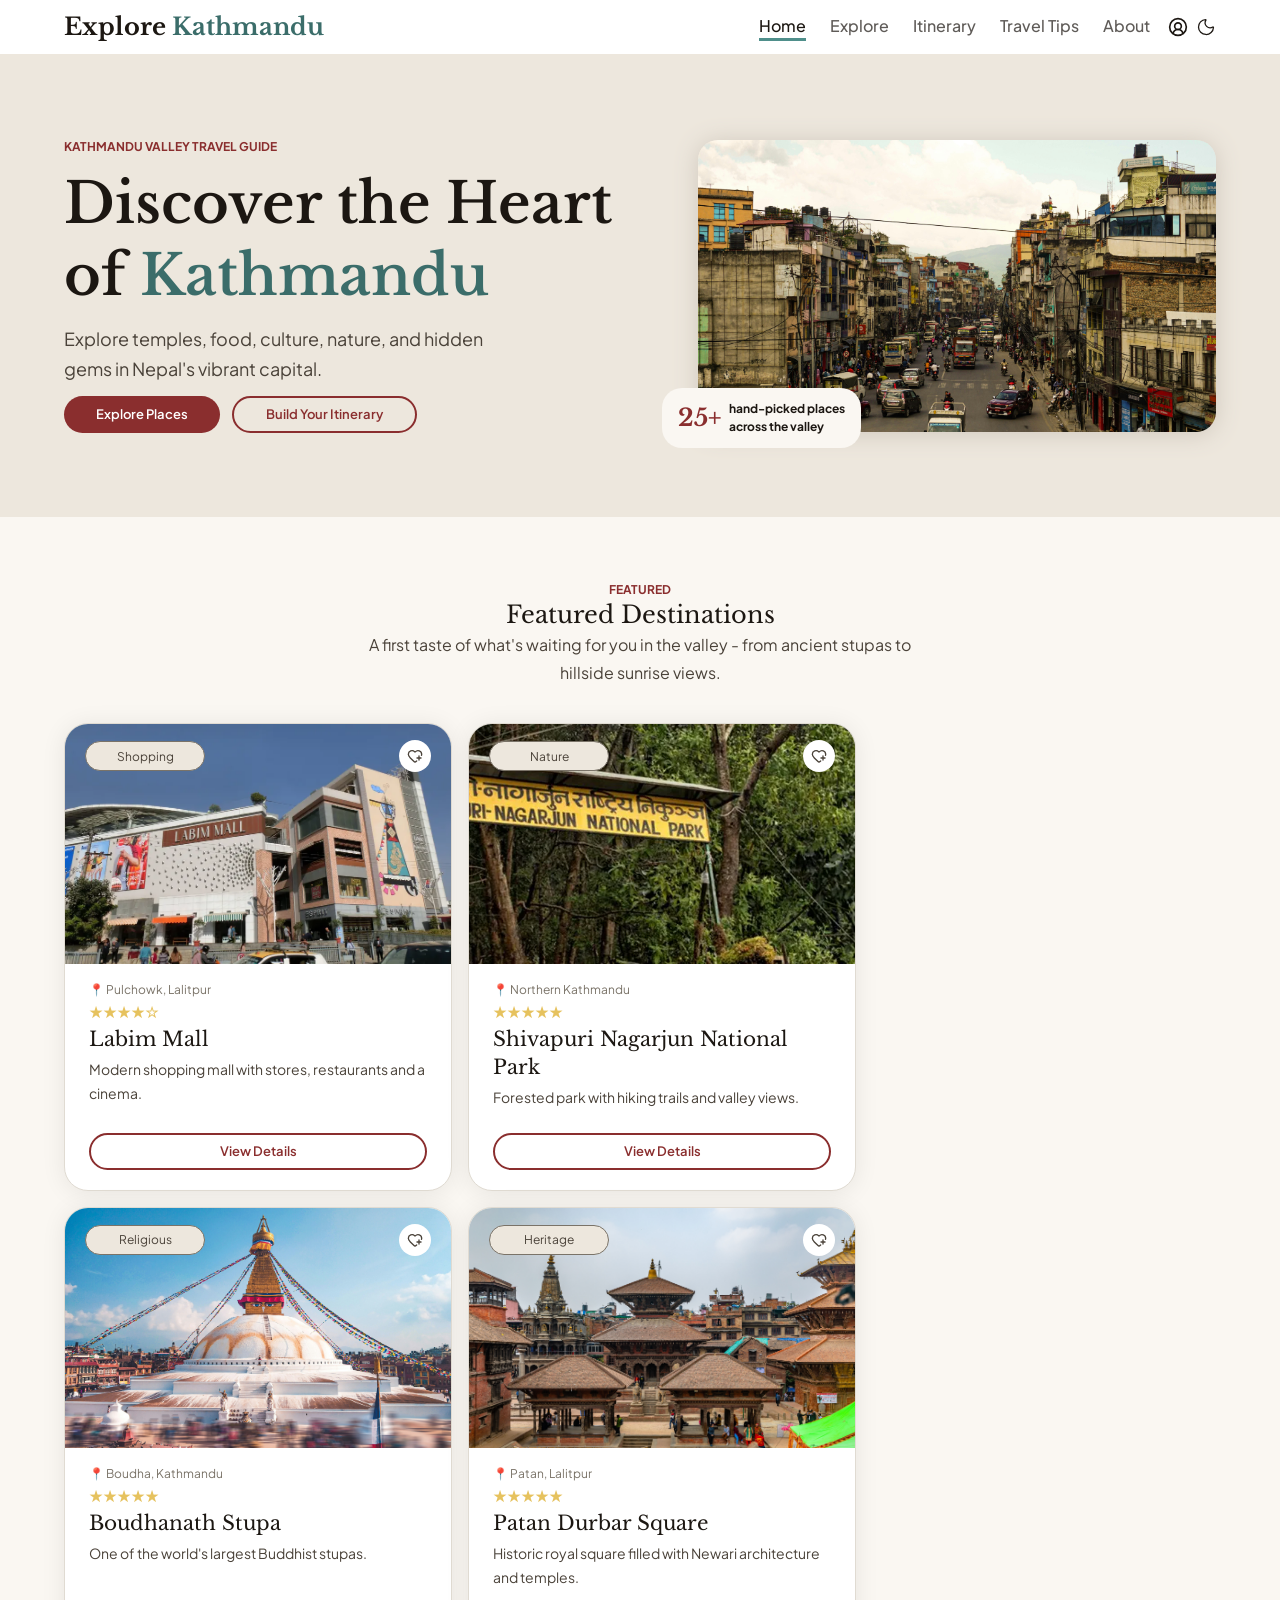
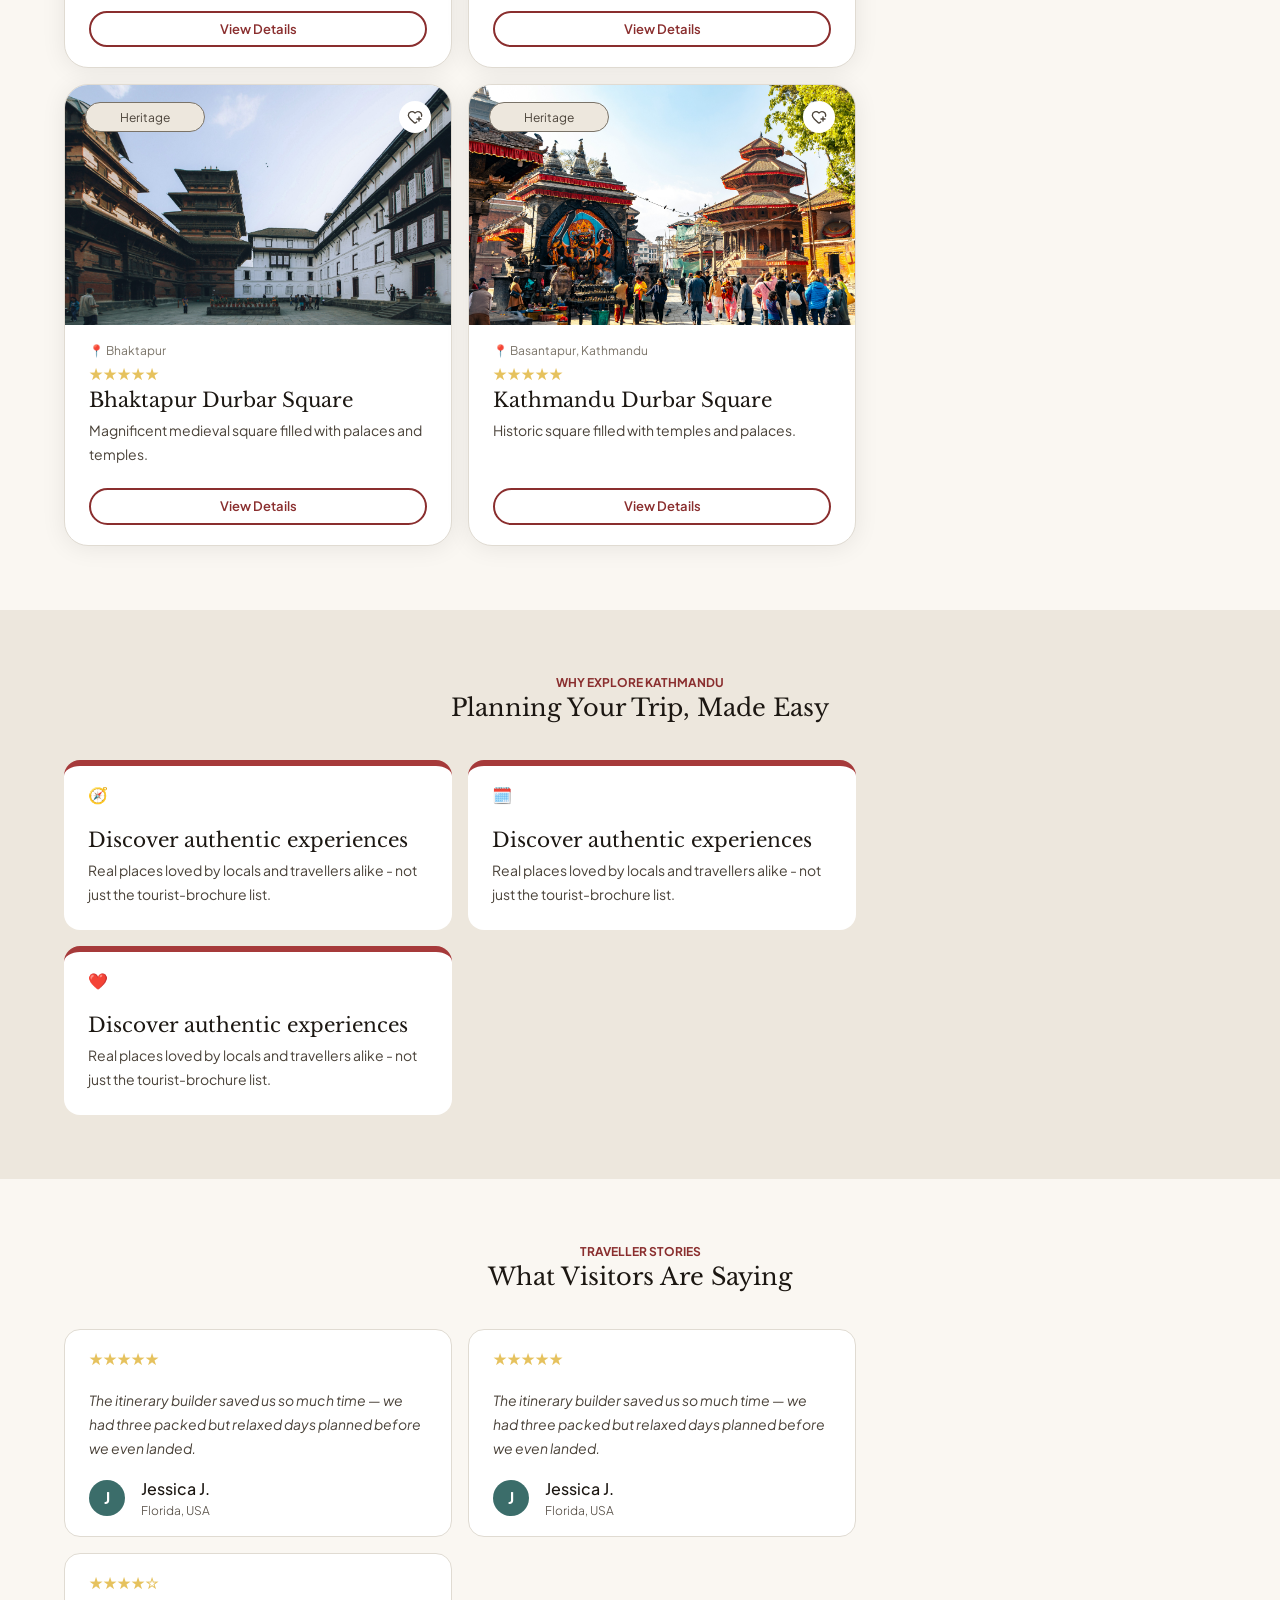
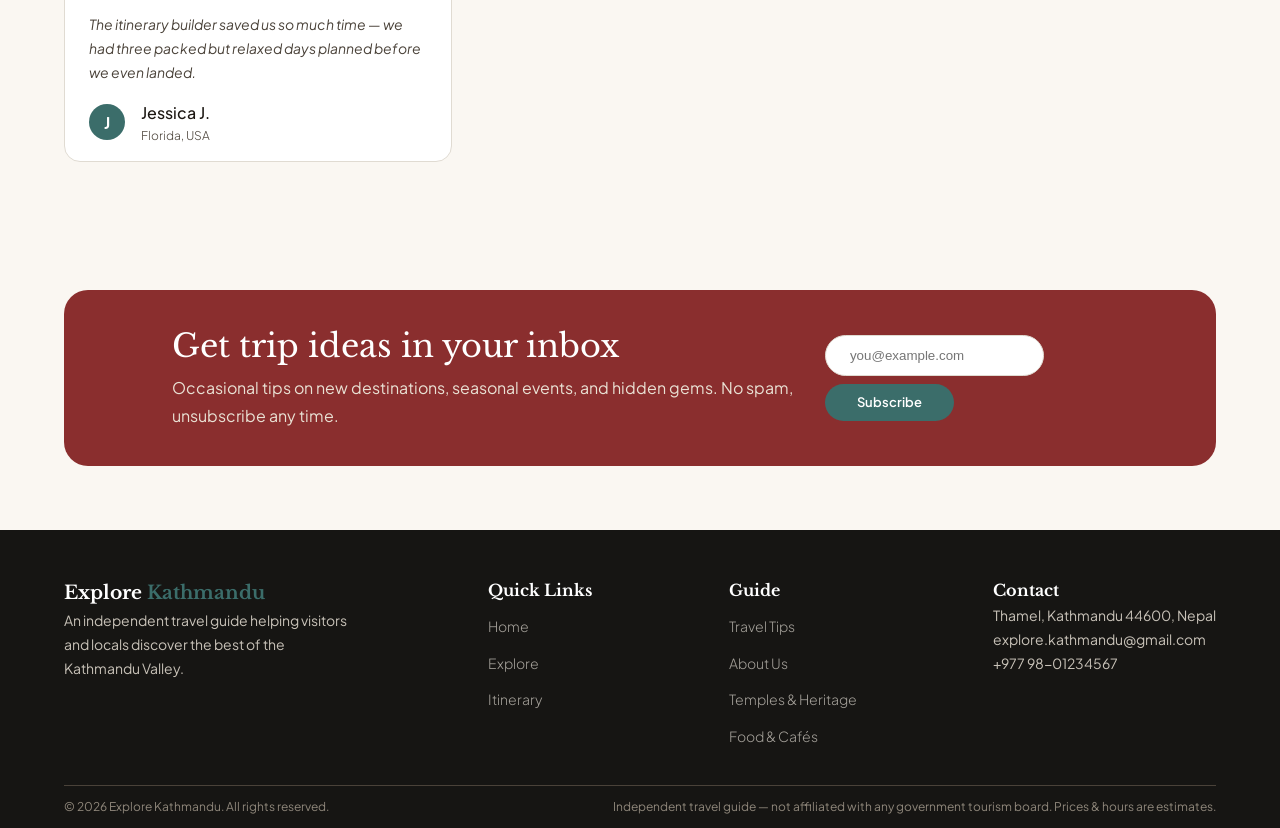
==== commit ebbda42d: "small changes; footer nav color error handled, footer added to about, itinerary & guide pages" ====
--- a/index.html
+++ b/index.html
@@ -381,7 +381,7 @@
                         <a href="./explore.html" class="primary-btn">
                             Explore Places
                         </a>
-                        <a href="./guide.html" class="outline-btn">
+                        <a href="./itinerary.html" class="outline-btn">
                             Build Your Itinerary
                         </a>
                     </div>
--- a/css/style.css
+++ b/css/style.css
@@ -185,6 +185,7 @@
 }
 
 .footer-navigation-text {
+    color: #E0DBD2;
     width: fit-content;
     font-family: var(--body-text);
     font-size: 14px;
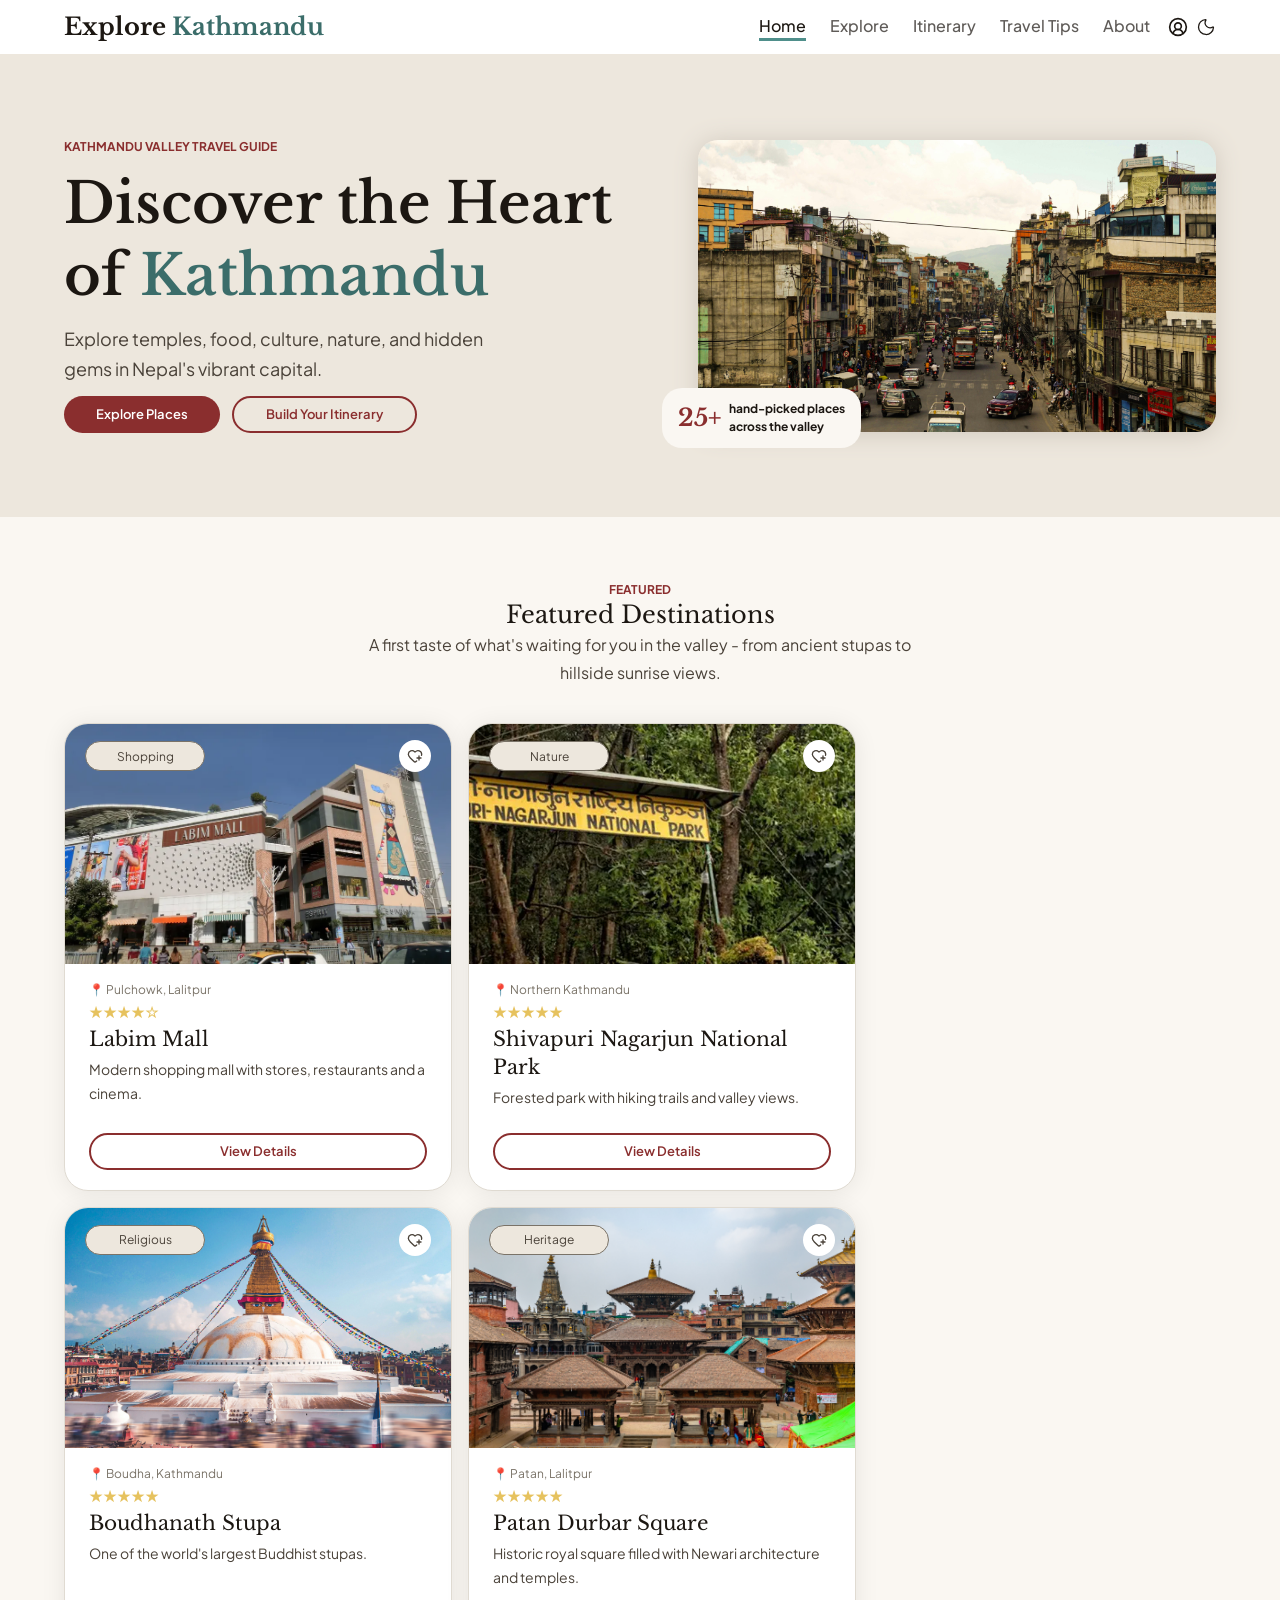
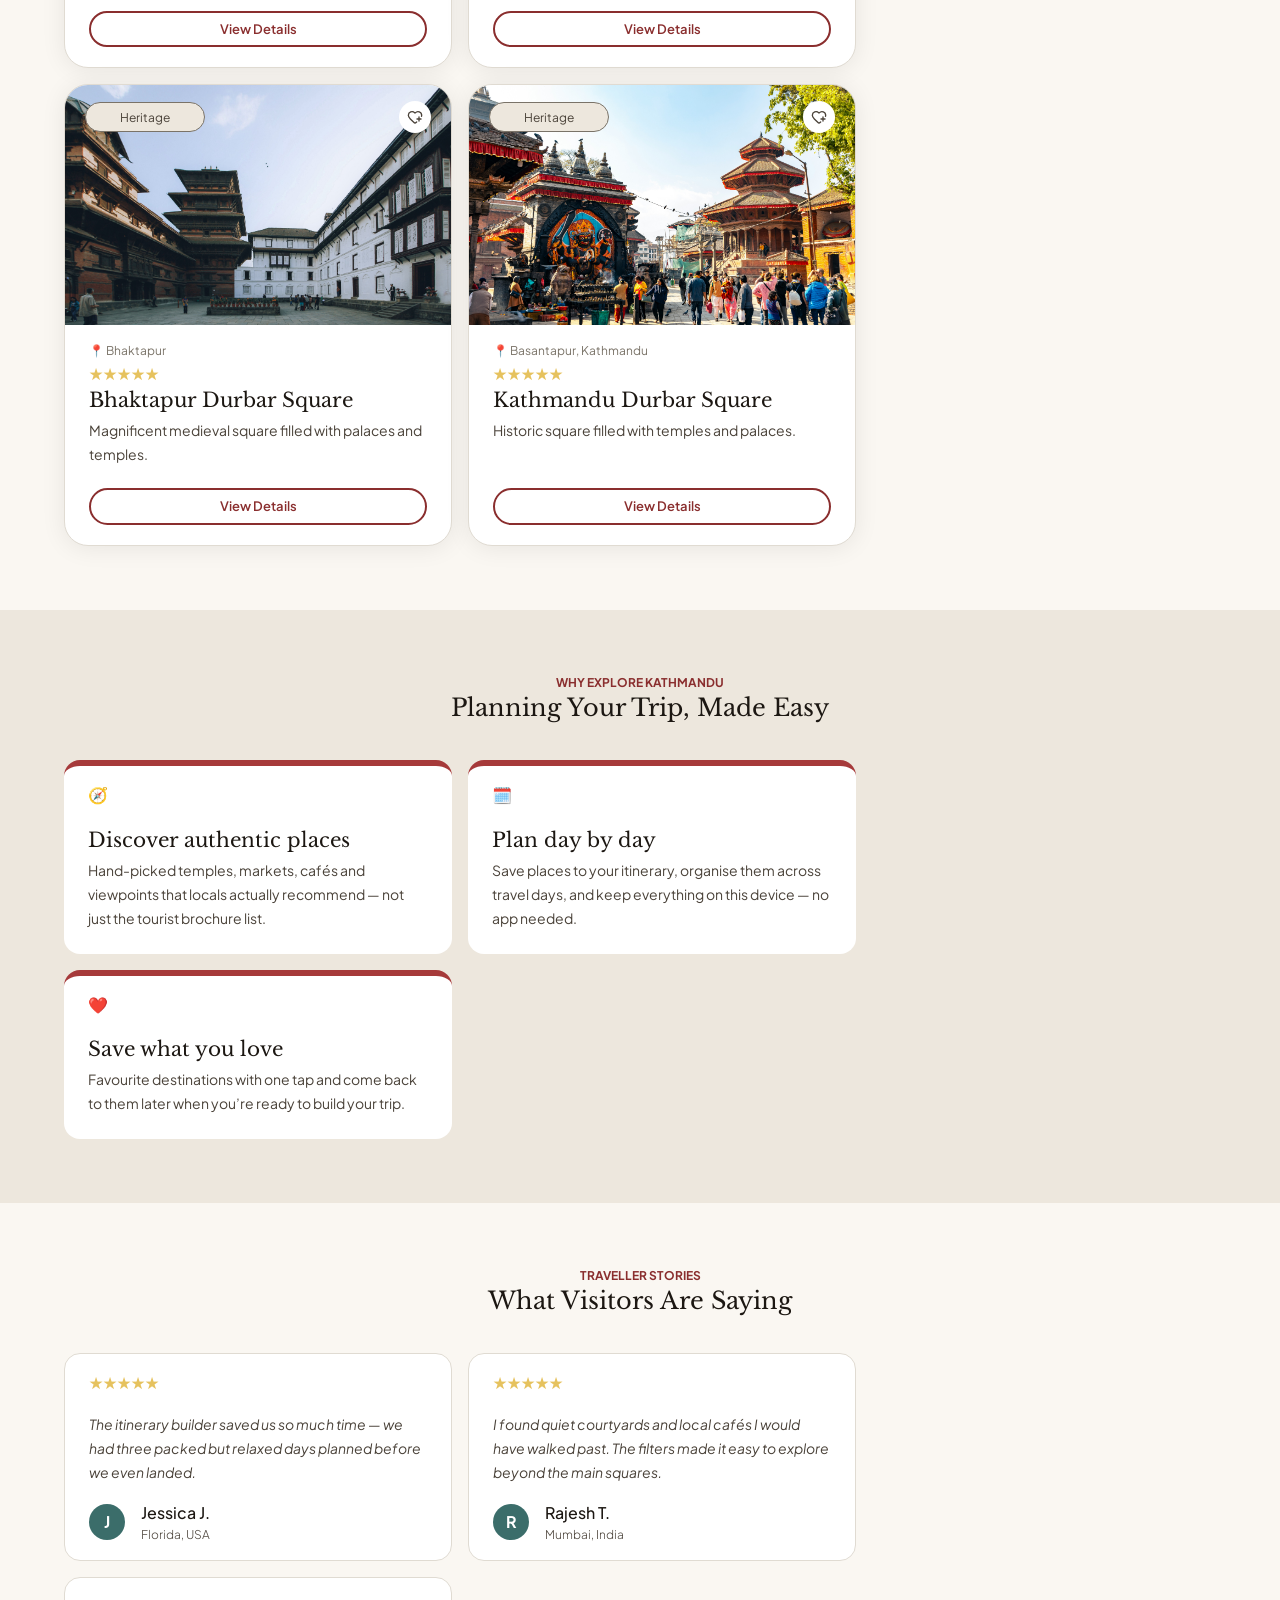
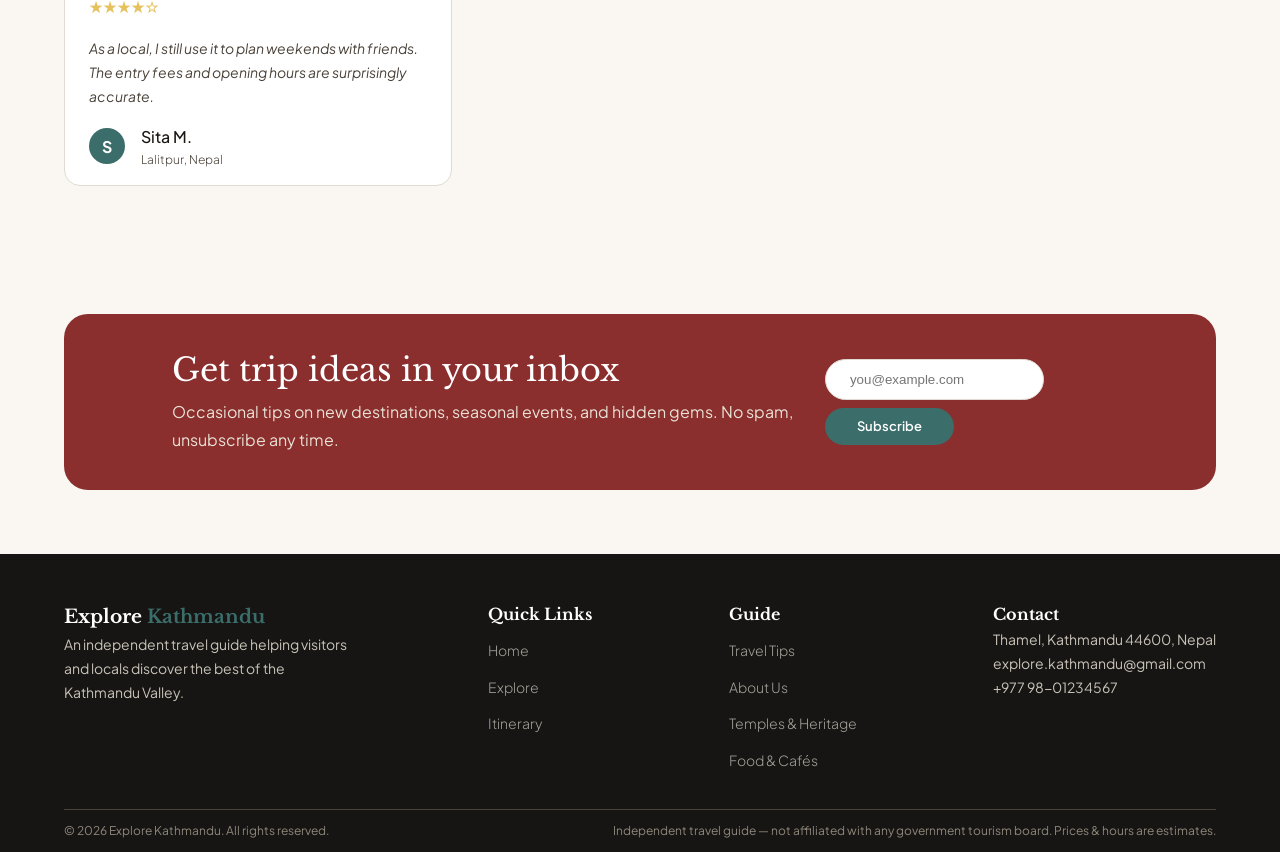
==== commit 337f0bb7: "subscription feature added" ====
--- a/index.html
+++ b/index.html
@@ -419,27 +419,33 @@
                 </div>
                 <div class="reasons">
                     <div class="reason-card">
-                        <p reason-emoji>🧭</p>
+                        <p>🧭</p>
                         <div class="reason-content">
-                            <h5 class="reason-title heading-5">Discover authentic experiences</h5>
-                            <p class="reason-description body-small">Real places loved by locals and travellers alike -
-                                not just the tourist-brochure list.</p>
+                            <h5 class="reason-title heading-5">Discover authentic places</h5>
+                            <p class="reason-description body-small">
+                                Hand-picked temples, markets, cafés and viewpoints that locals actually recommend — not
+                                just the tourist brochure list.
+                            </p>
                         </div>
                     </div>
                     <div class="reason-card">
-                        <p reason-emoji>🗓️</p>
+                        <p>🗓️</p>
                         <div class="reason-content">
-                            <h5 class="reason-title heading-5">Discover authentic experiences</h5>
-                            <p class="reason-description body-small">Real places loved by locals and travellers alike -
-                                not just the tourist-brochure list.</p>
+                            <h5 class="reason-title heading-5">Plan day by day</h5>
+                            <p class="reason-description body-small">
+                                Save places to your itinerary, organise them across travel days, and keep everything on
+                                this device — no app needed.
+                            </p>
                         </div>
                     </div>
                     <div class="reason-card">
-                        <p reason-emoji>❤️</p>
+                        <p>❤️</p>
                         <div class="reason-content">
-                            <h5 class="reason-title heading-5">Discover authentic experiences</h5>
-                            <p class="reason-description body-small">Real places loved by locals and travellers alike -
-                                not just the tourist-brochure list.</p>
+                            <h5 class="reason-title heading-5">Save what you love</h5>
+                            <p class="reason-description body-small">
+                                Favourite destinations with one tap and come back to them later when you’re ready to
+                                build your trip.
+                            </p>
                         </div>
                     </div>
                 </div>
@@ -455,8 +461,10 @@
                 <div class="traveller-stories-container">
                     <div class="story-card">
                         <div class="ratings">&starf;&starf;&starf;&starf;&starf;</div>
-                        <p class="content body-small">The itinerary builder saved us so much time — we had three packed
-                            but relaxed days planned before we even landed.</p>
+                        <p class="content body-small">
+                            The itinerary builder saved us so much time — we had three packed but relaxed days planned
+                            before we even landed.
+                        </p>
                         <div class="traveller-profile">
                             <div class="traveller-profile-icon">J</div>
                             <div class="traveller-profile-details">
@@ -467,25 +475,29 @@
                     </div>
                     <div class="story-card">
                         <div class="ratings">&starf;&starf;&starf;&starf;&starf;</div>
-                        <p class="content body-small">The itinerary builder saved us so much time — we had three packed
-                            but relaxed days planned before we even landed.</p>
+                        <p class="content body-small">
+                            I found quiet courtyards and local cafés I would have walked past. The filters made it easy
+                            to explore beyond the main squares.
+                        </p>
                         <div class="traveller-profile">
-                            <div class="traveller-profile-icon">J</div>
+                            <div class="traveller-profile-icon">R</div>
                             <div class="traveller-profile-details">
-                                <h6 class="traveller-name">Jessica J.</h6>
-                                <p class="traveller-address">Florida, USA</p>
+                                <h6 class="traveller-name">Rajesh T.</h6>
+                                <p class="traveller-address">Mumbai, India</p>
                             </div>
                         </div>
                     </div>
                     <div class="story-card">
                         <div class="ratings">&starf;&starf;&starf;&starf;&star;</div>
-                        <p class="content body-small">The itinerary builder saved us so much time — we had three packed
-                            but relaxed days planned before we even landed.</p>
+                        <p class="content body-small">
+                            As a local, I still use it to plan weekends with friends. The entry fees and opening hours
+                            are surprisingly accurate.
+                        </p>
                         <div class="traveller-profile">
-                            <div class="traveller-profile-icon">J</div>
+                            <div class="traveller-profile-icon">S</div>
                             <div class="traveller-profile-details">
-                                <h6 class="traveller-name">Jessica J.</h6>
-                                <p class="traveller-address">Florida, USA</p>
+                                <h6 class="traveller-name">Sita M.</h6>
+                                <p class="traveller-address">Lalitpur, Nepal</p>
                             </div>
                         </div>
                     </div>
@@ -500,12 +512,12 @@
                     <p class="subscription-content-body body">Occasional tips on new destinations, seasonal events, and
                         hidden gems. No spam, unsubscribe any time.</p>
                 </div>
-                <form action="" class="subscription-form">
+                <form action="" class="subscription-form" id="subscription-form">
                     <div class="email-input-box">
-                        <input type="text" name="email-input" id="subscription-email-input"
-                            placeholder="you@example.com">
-                    </div>
-                    <button class="subscribe-btn secondary-btn">Subscribe</button>
+                        <input type="email" name="email-input" id="subscription-email-input"
+                            placeholder="you@example.com" required>
+                    </div>
+                    <button class="subscribe-btn secondary-btn" type="submit">Subscribe</button>
                 </form>
             </div>
         </section>
@@ -551,6 +563,39 @@
         </div>
     </footer>
 
+    <script>
+        const subscriptionForm = document.getElementById("subscription-form");
+
+        if (subscriptionForm) {
+            subscriptionForm.addEventListener("submit", function (e) {
+                e.preventDefault();
+
+                // Require login
+                if (!requireLogin("subscribe")) return;
+
+                const emailInput = document.getElementById("subscription-email-input");
+                const email = emailInput.value.trim();
+
+                if (!email) {
+                    alert("Please enter your email address.");
+                    return;
+                }
+
+                // Simple email check
+                if (!email.includes("@") || !email.includes(".")) {
+                    alert("Please enter a valid email address.");
+                    return;
+                }
+
+                // Save subscription (temporary, like the rest of the app)
+                sessionStorage.setItem("subscribedEmail", email);
+                sessionStorage.setItem("isSubscribed", "true");
+
+                alert("Thanks! You’re subscribed. We’ll send trip ideas to " + email);
+                emailInput.value = "";
+            });
+        }
+    </script>
     <script src="./js/script.js"></script>
     <script src="./js/destinations.js"></script>
 </body>
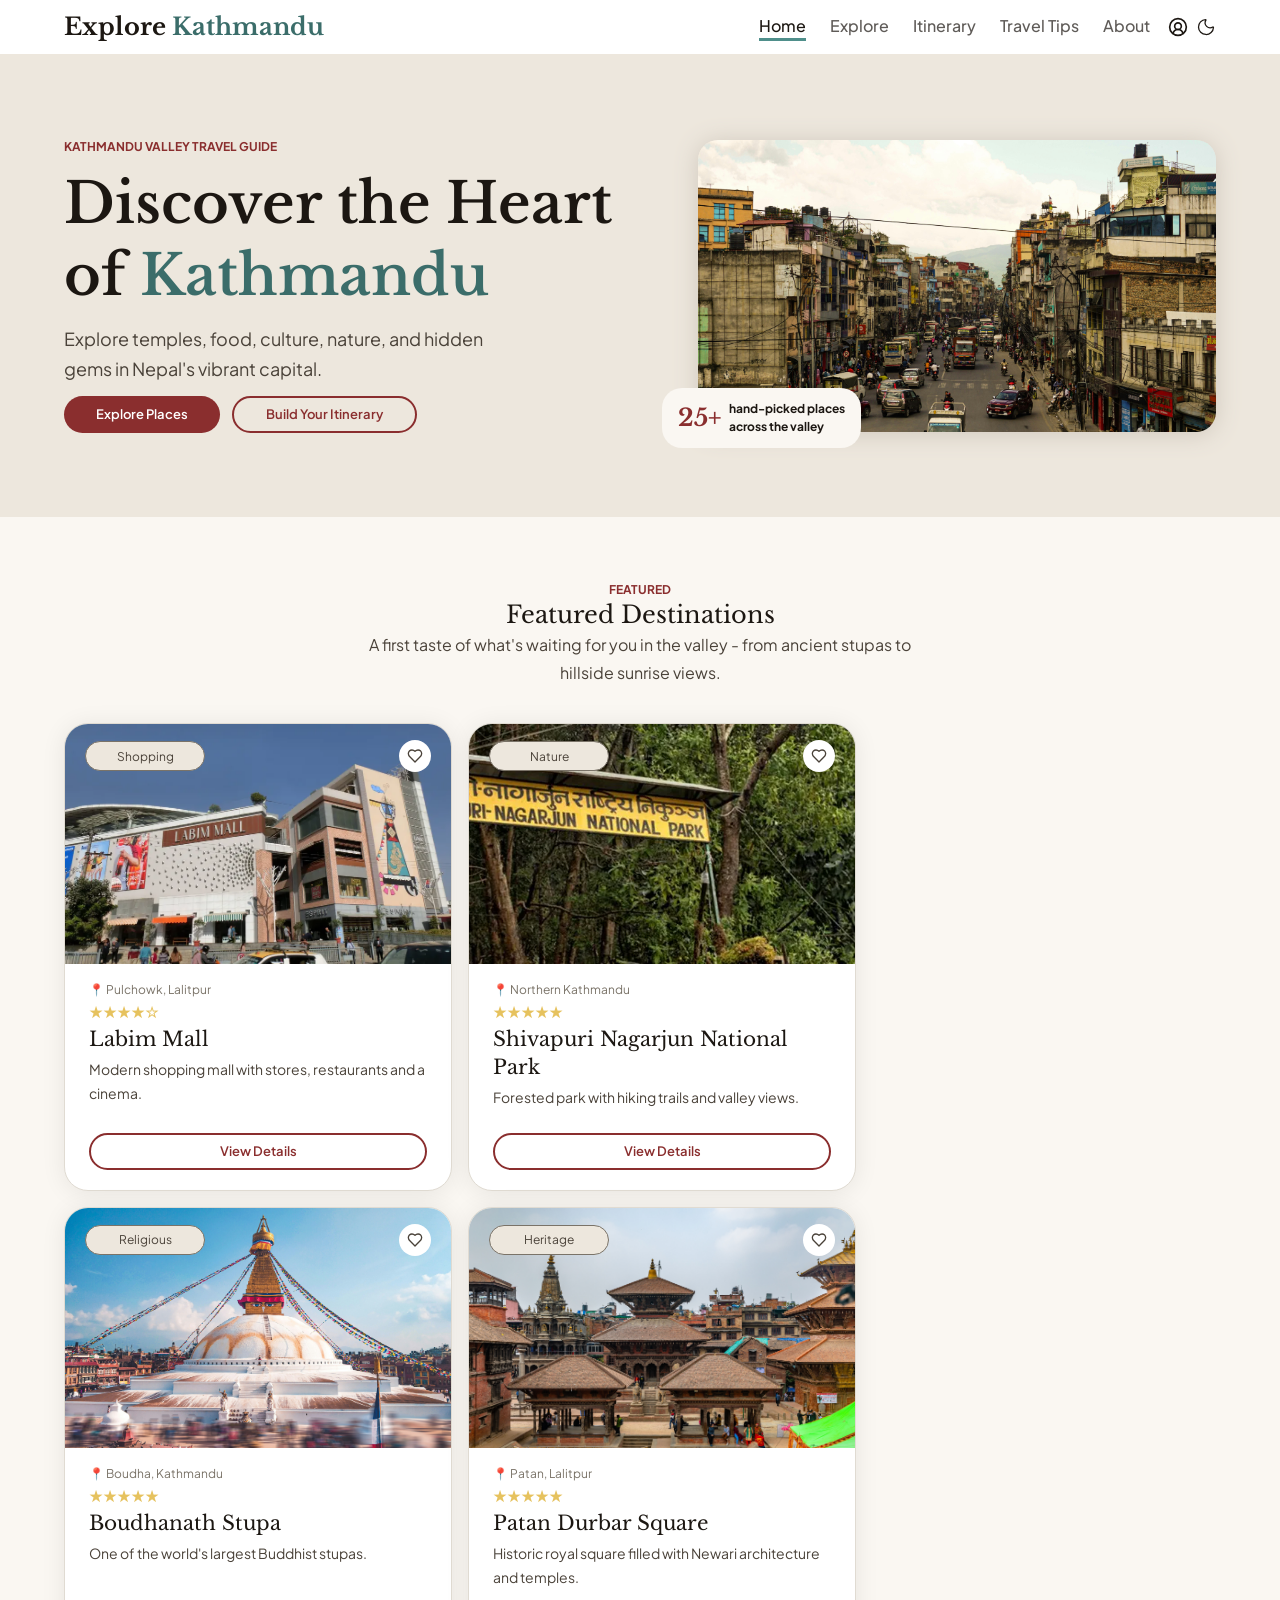
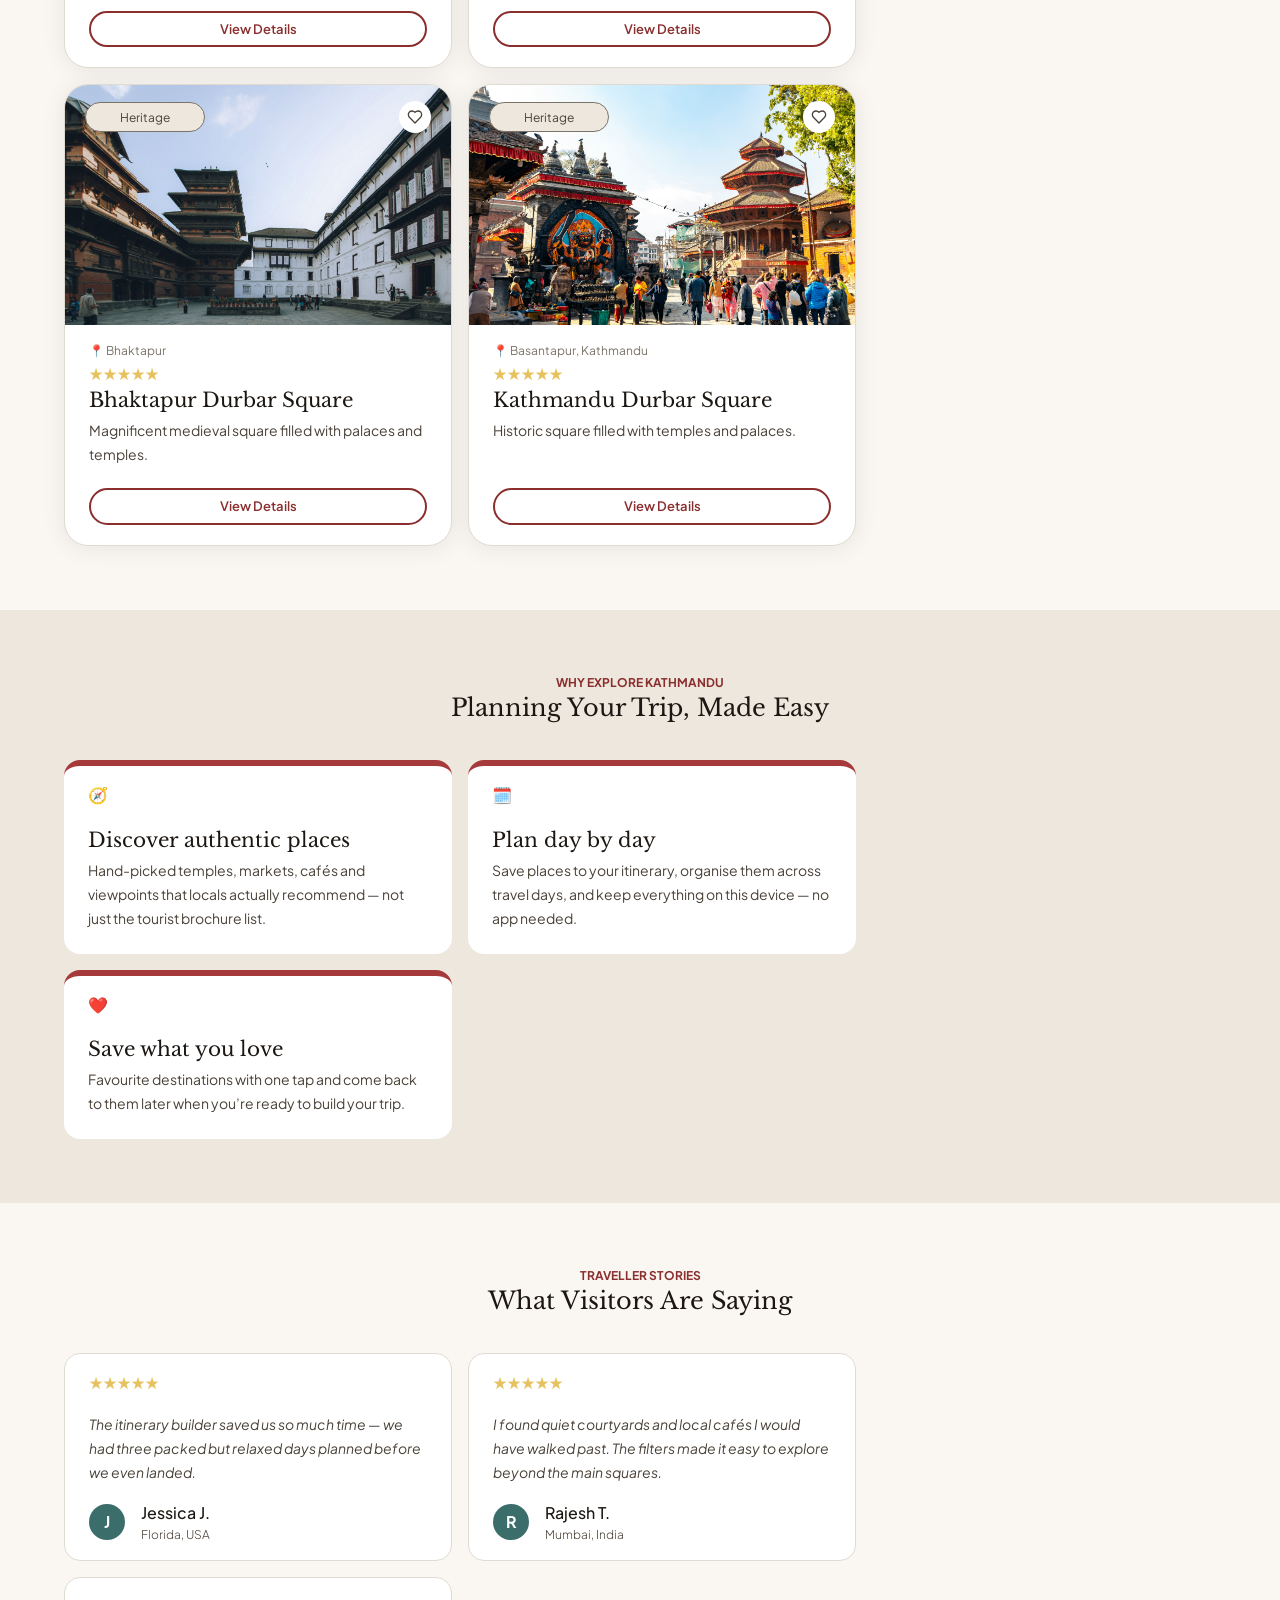
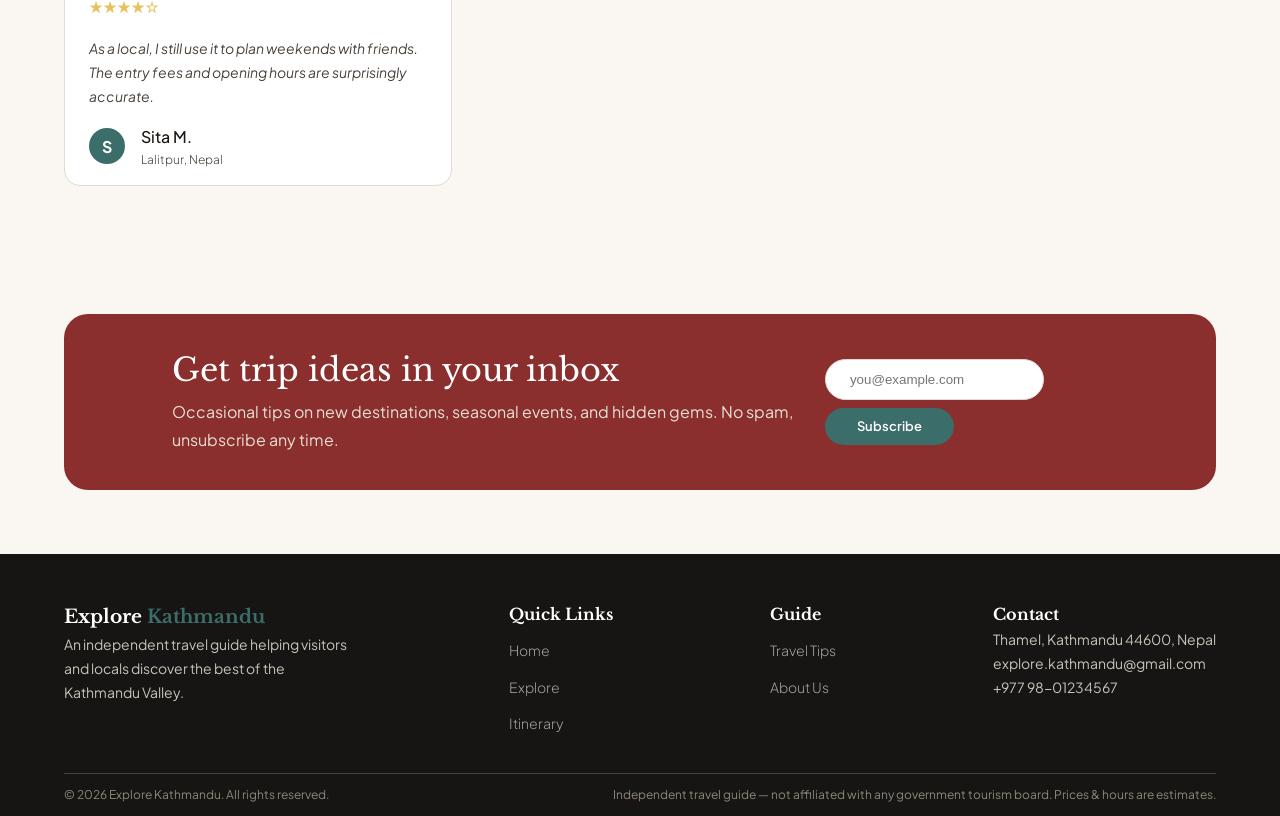
==== commit 17f74cd6: "Final update of the project." ====
--- a/index.html
+++ b/index.html
@@ -544,9 +544,7 @@
                 <div class="footer-guides">
                     <h4 class="footer-title">Guide</h4>
                     <a class="footer-navigation-text" href="./guide.html">Travel Tips</a>
-                    <a class="footer-navigation-text" href="./about.html    ">About Us</a>
-                    <a class="footer-navigation-text" href="">Temples & Heritage</a>
-                    <a class="footer-navigation-text" href="">Food & Cafés</a>
+                    <a class="footer-navigation-text" href="./about.html">About Us</a>
                 </div>
                 <div class="footer-contact">
                     <h4 class="footer-title">Contact</h4>
--- a/css/style.css
+++ b/css/style.css
@@ -661,4 +661,9 @@
 
 .destination-details-ratings {
     color: var(--secondary-hover);
+}
+
+.add-to-favorites.is-favourited {
+    background-color: var(--tertiary);
+    color: #ffffff;
 }
